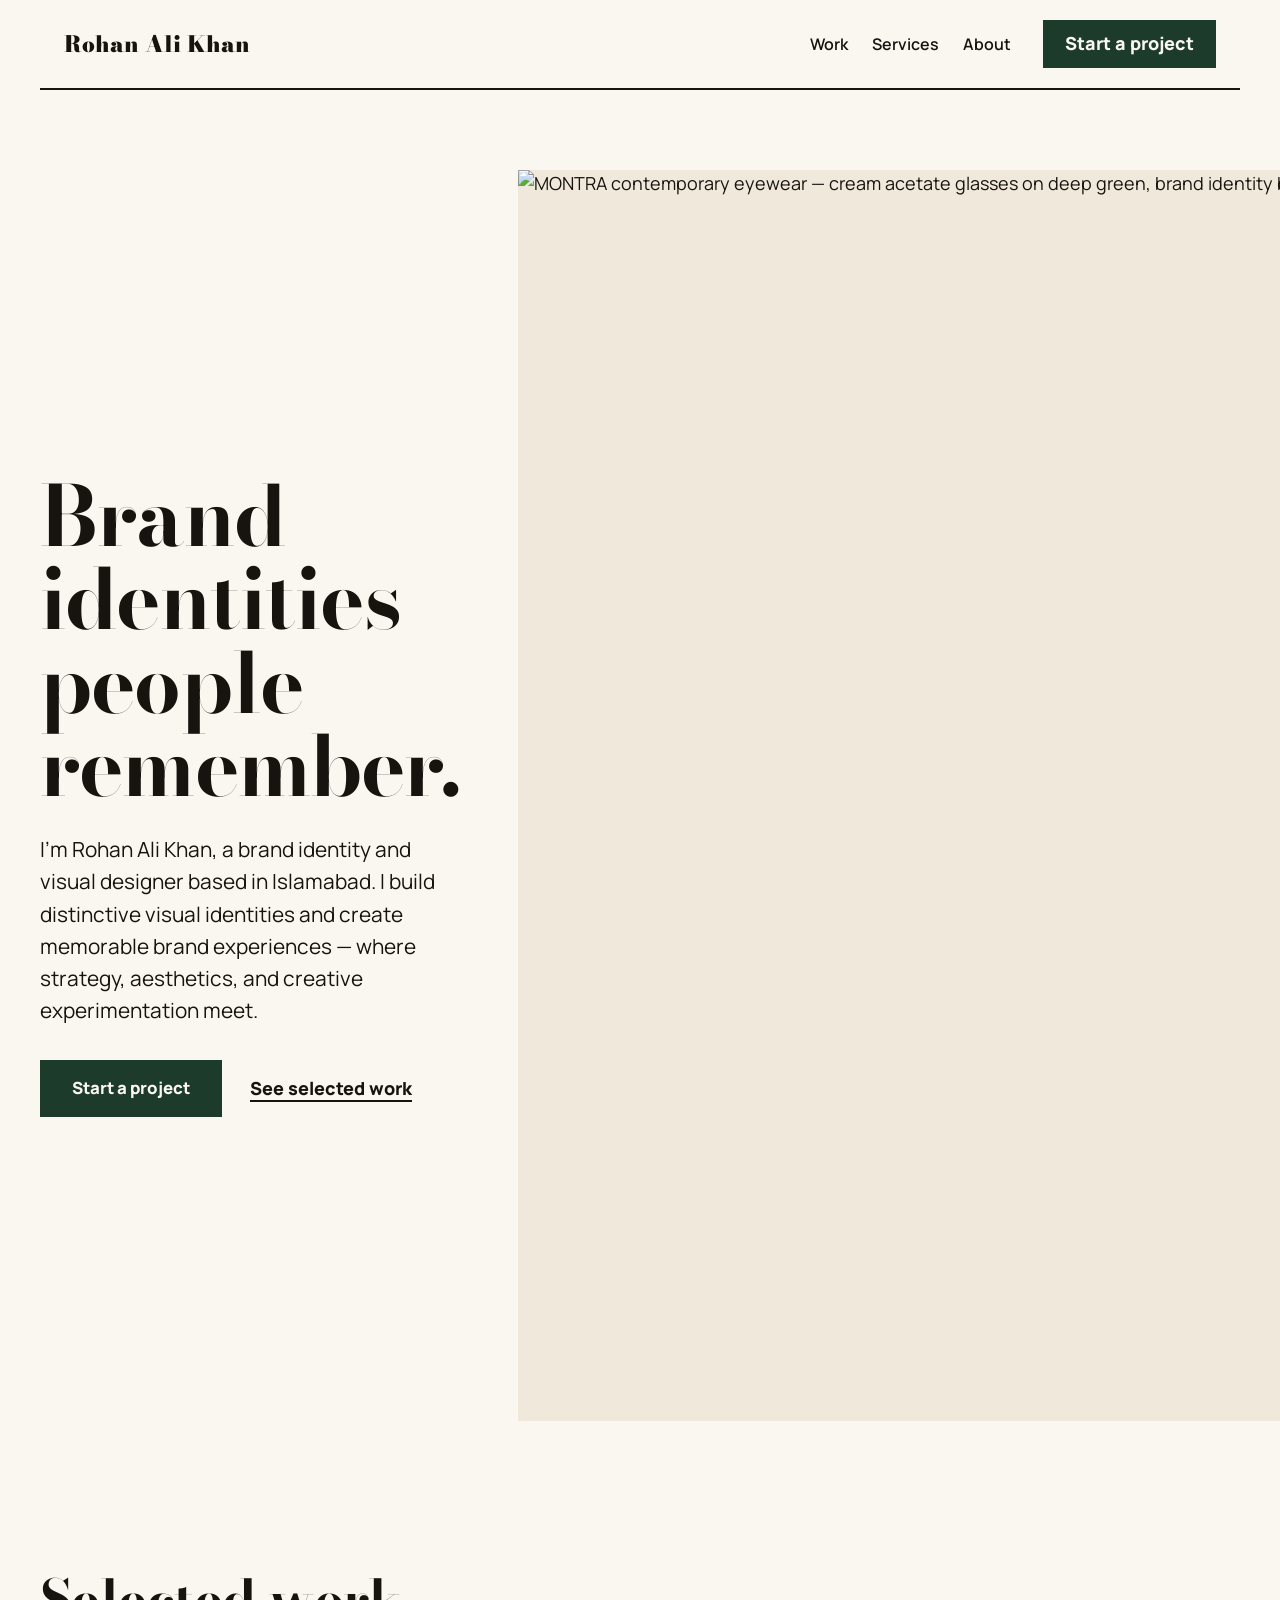
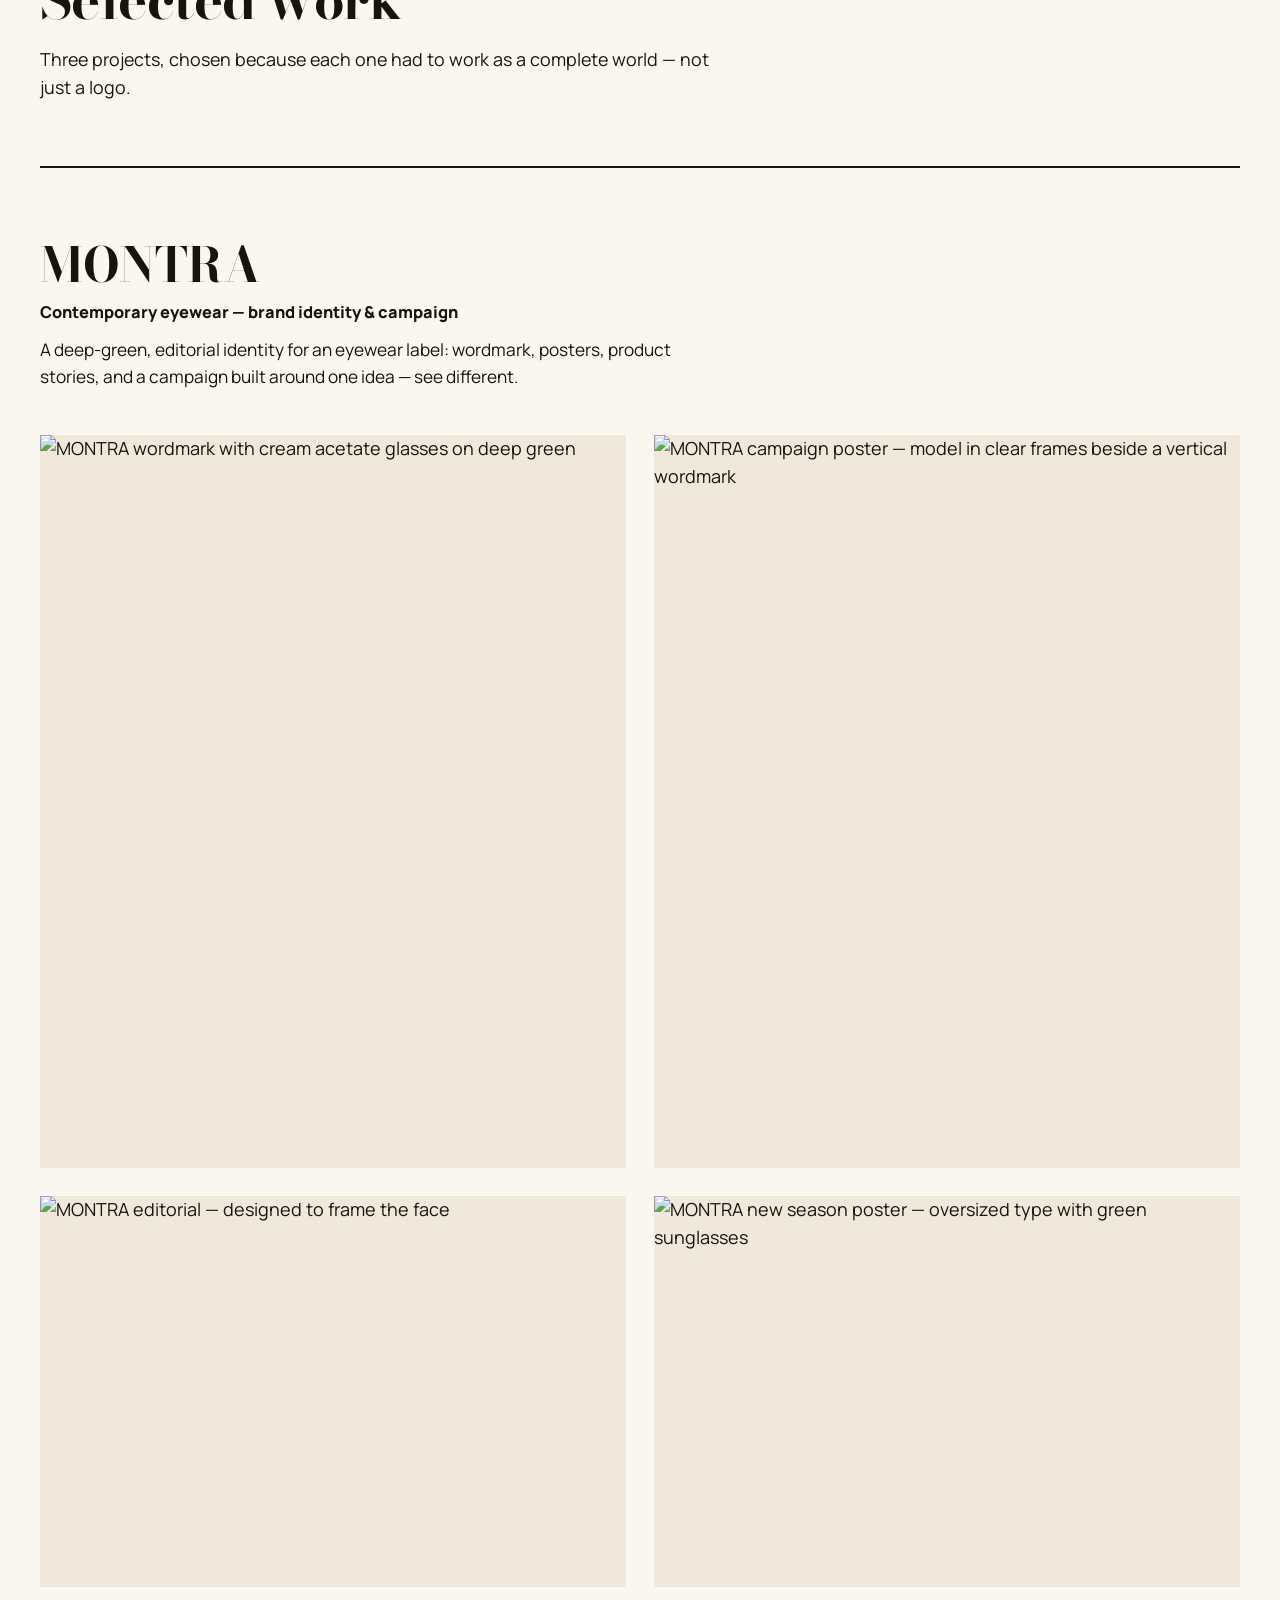
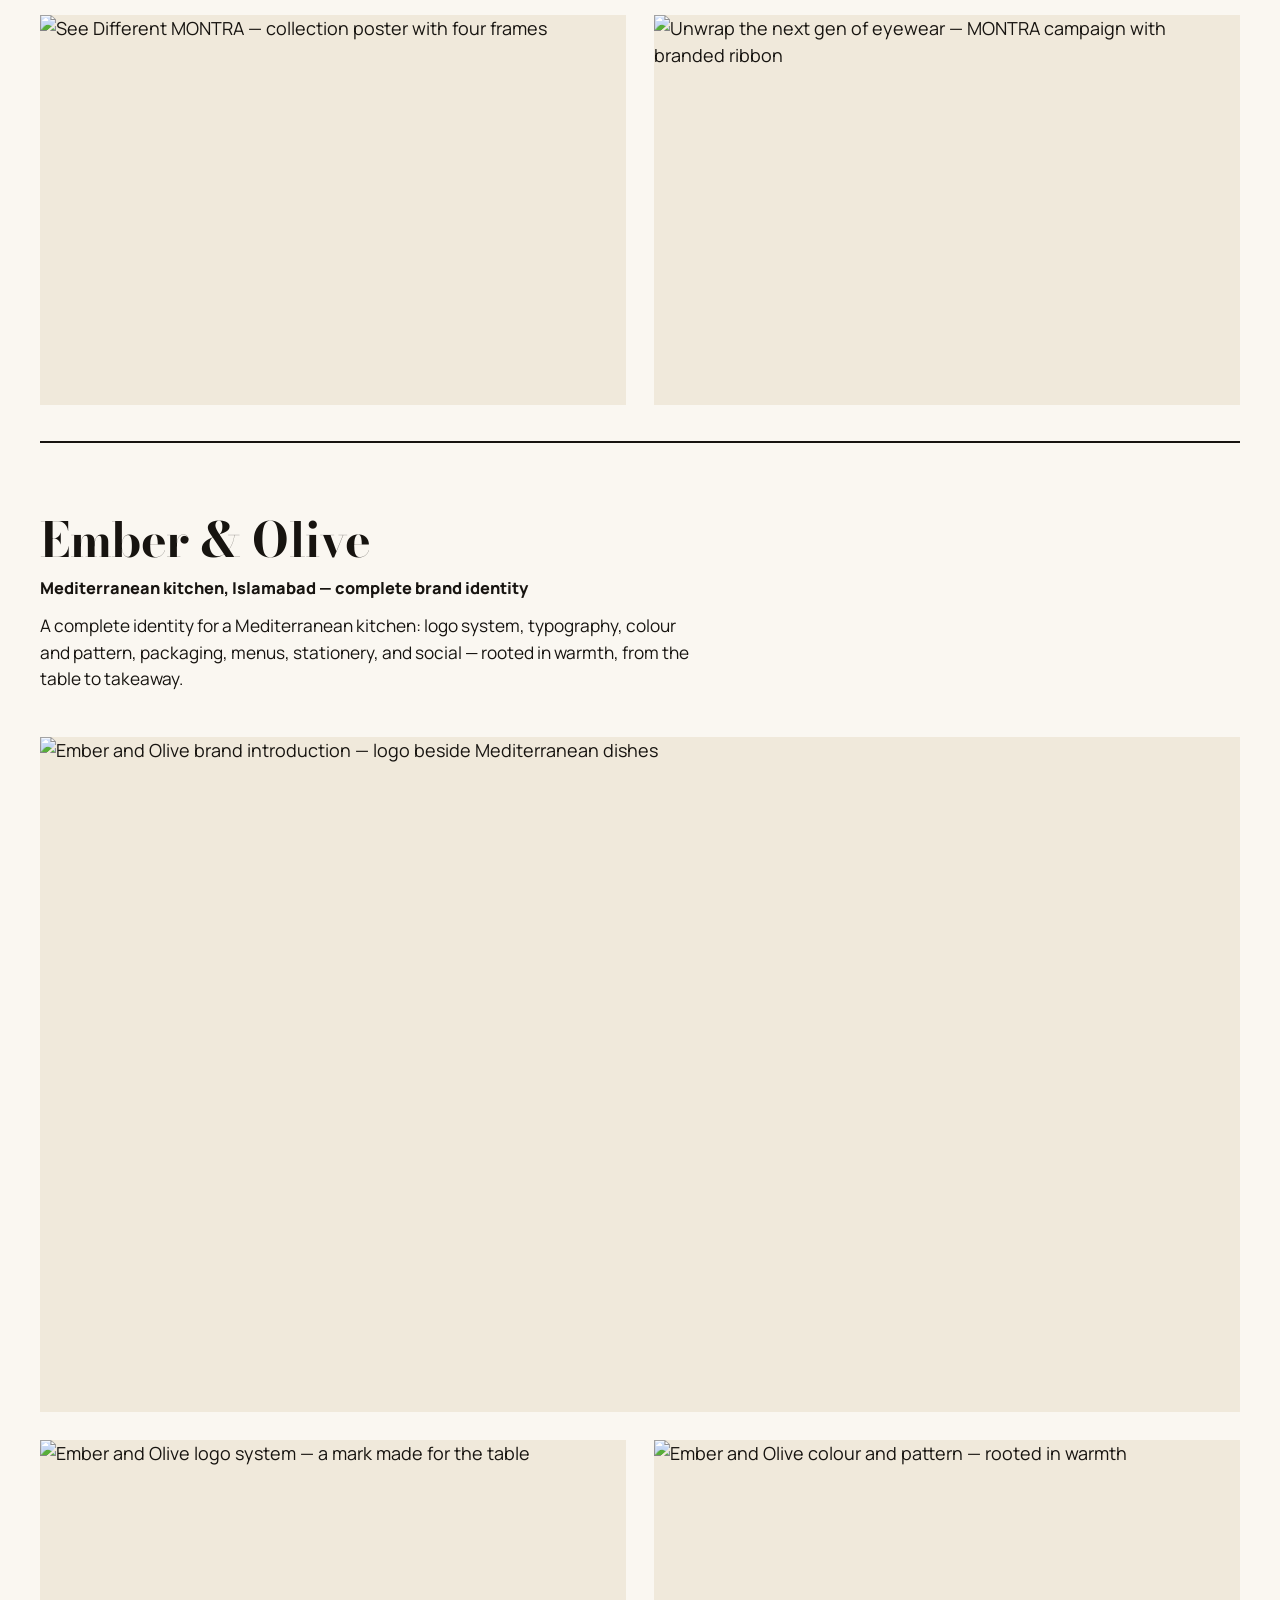
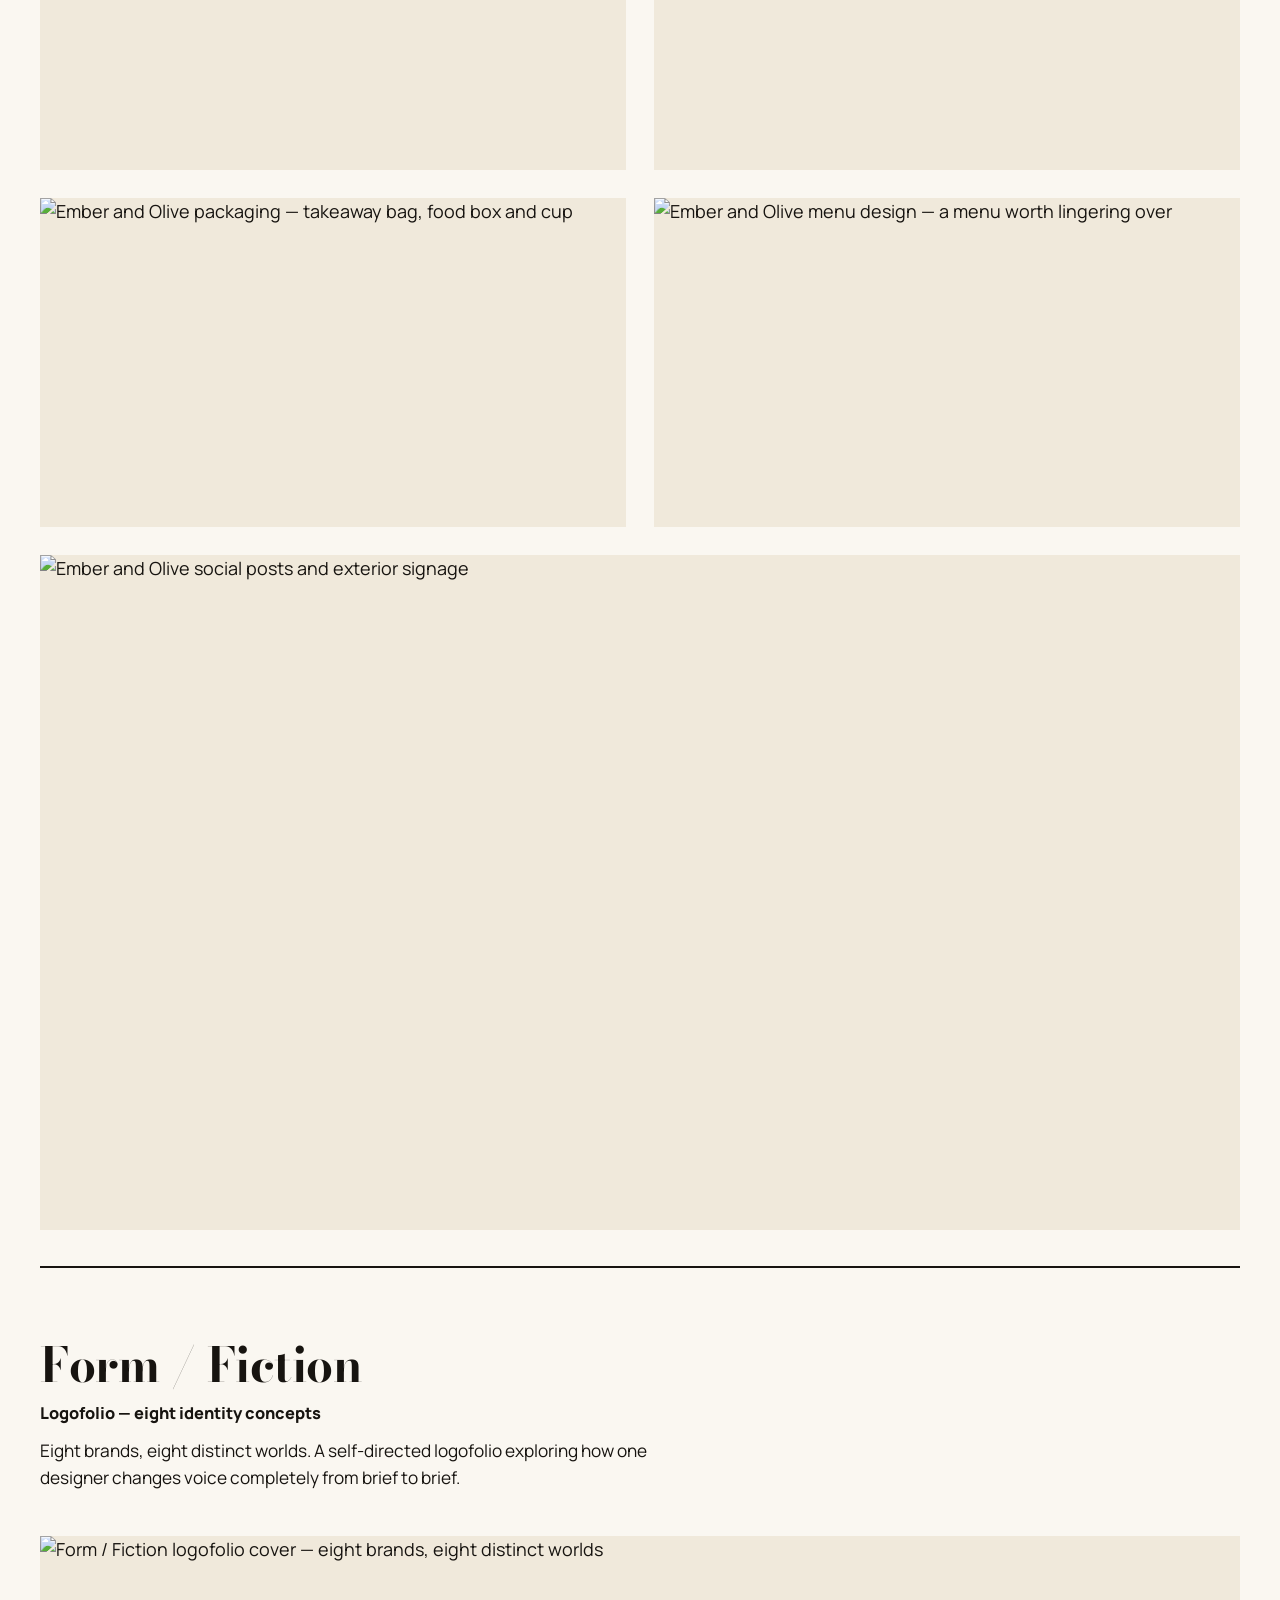
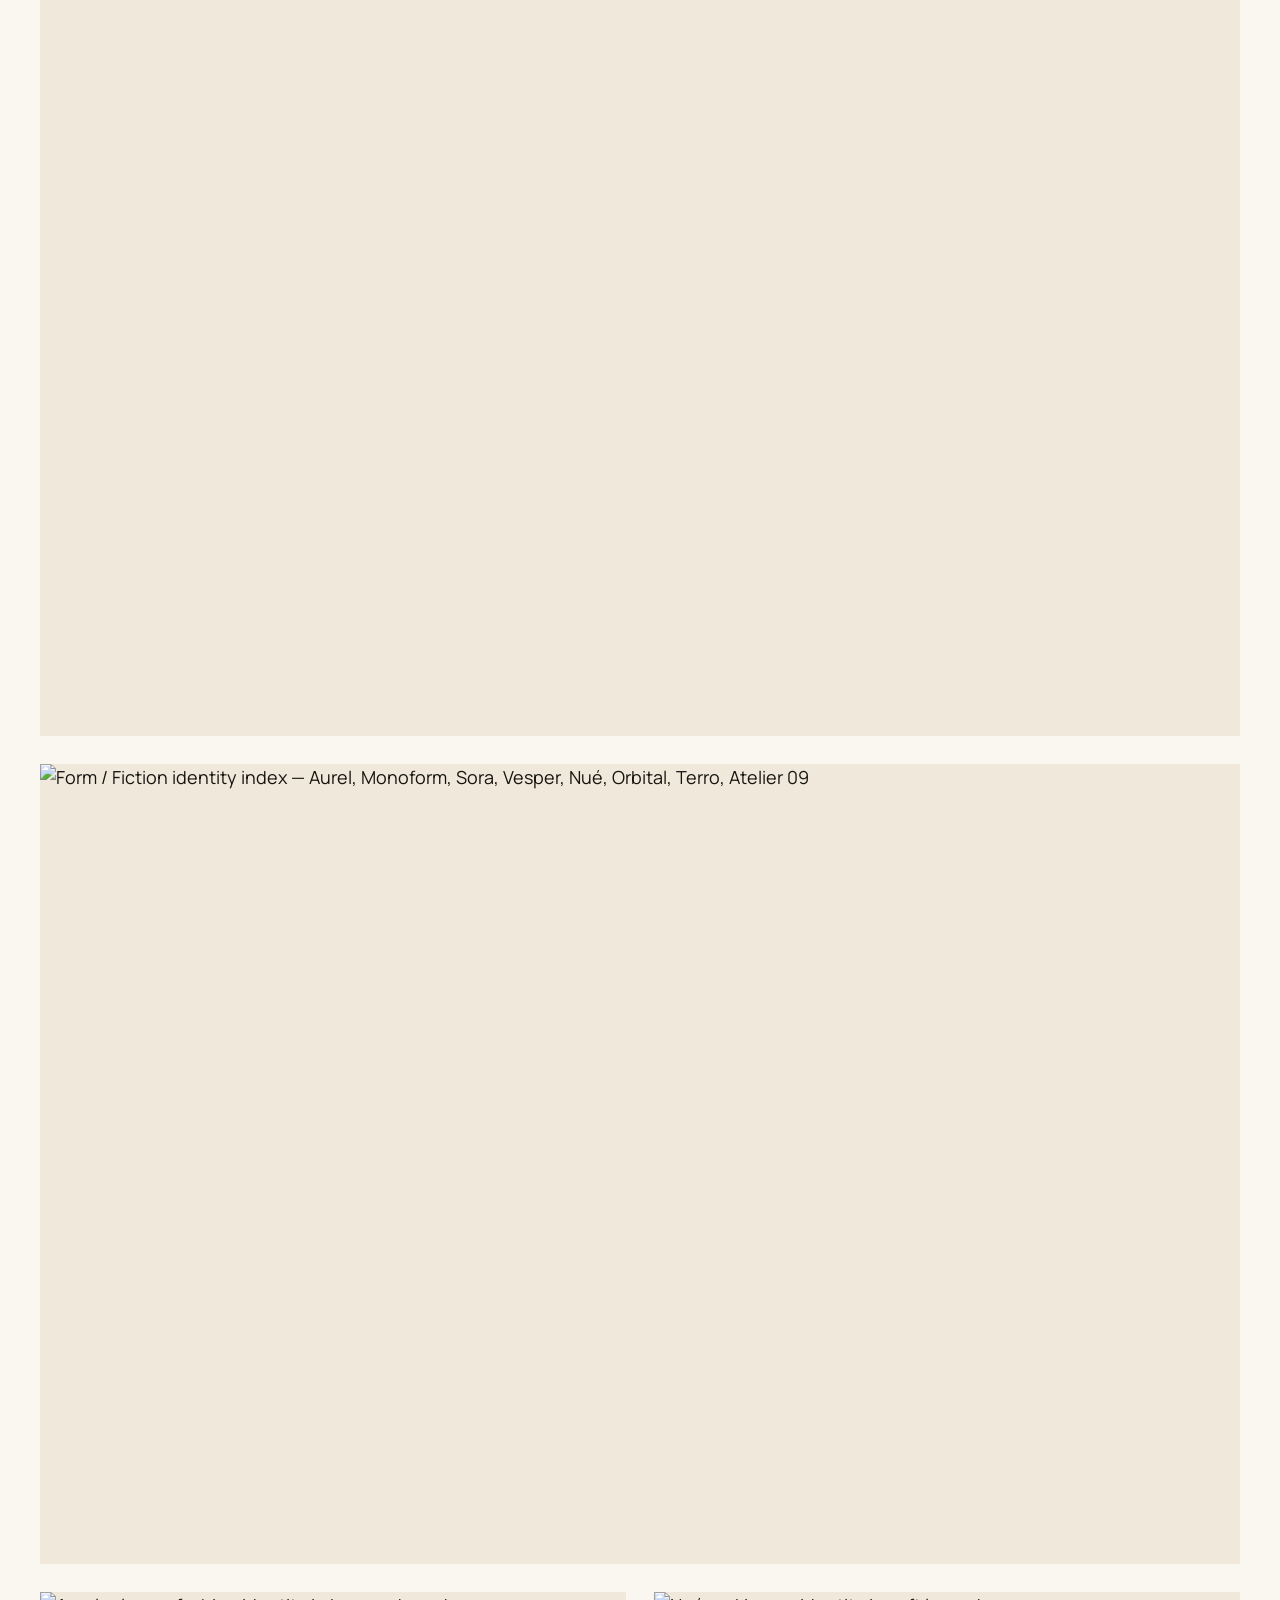
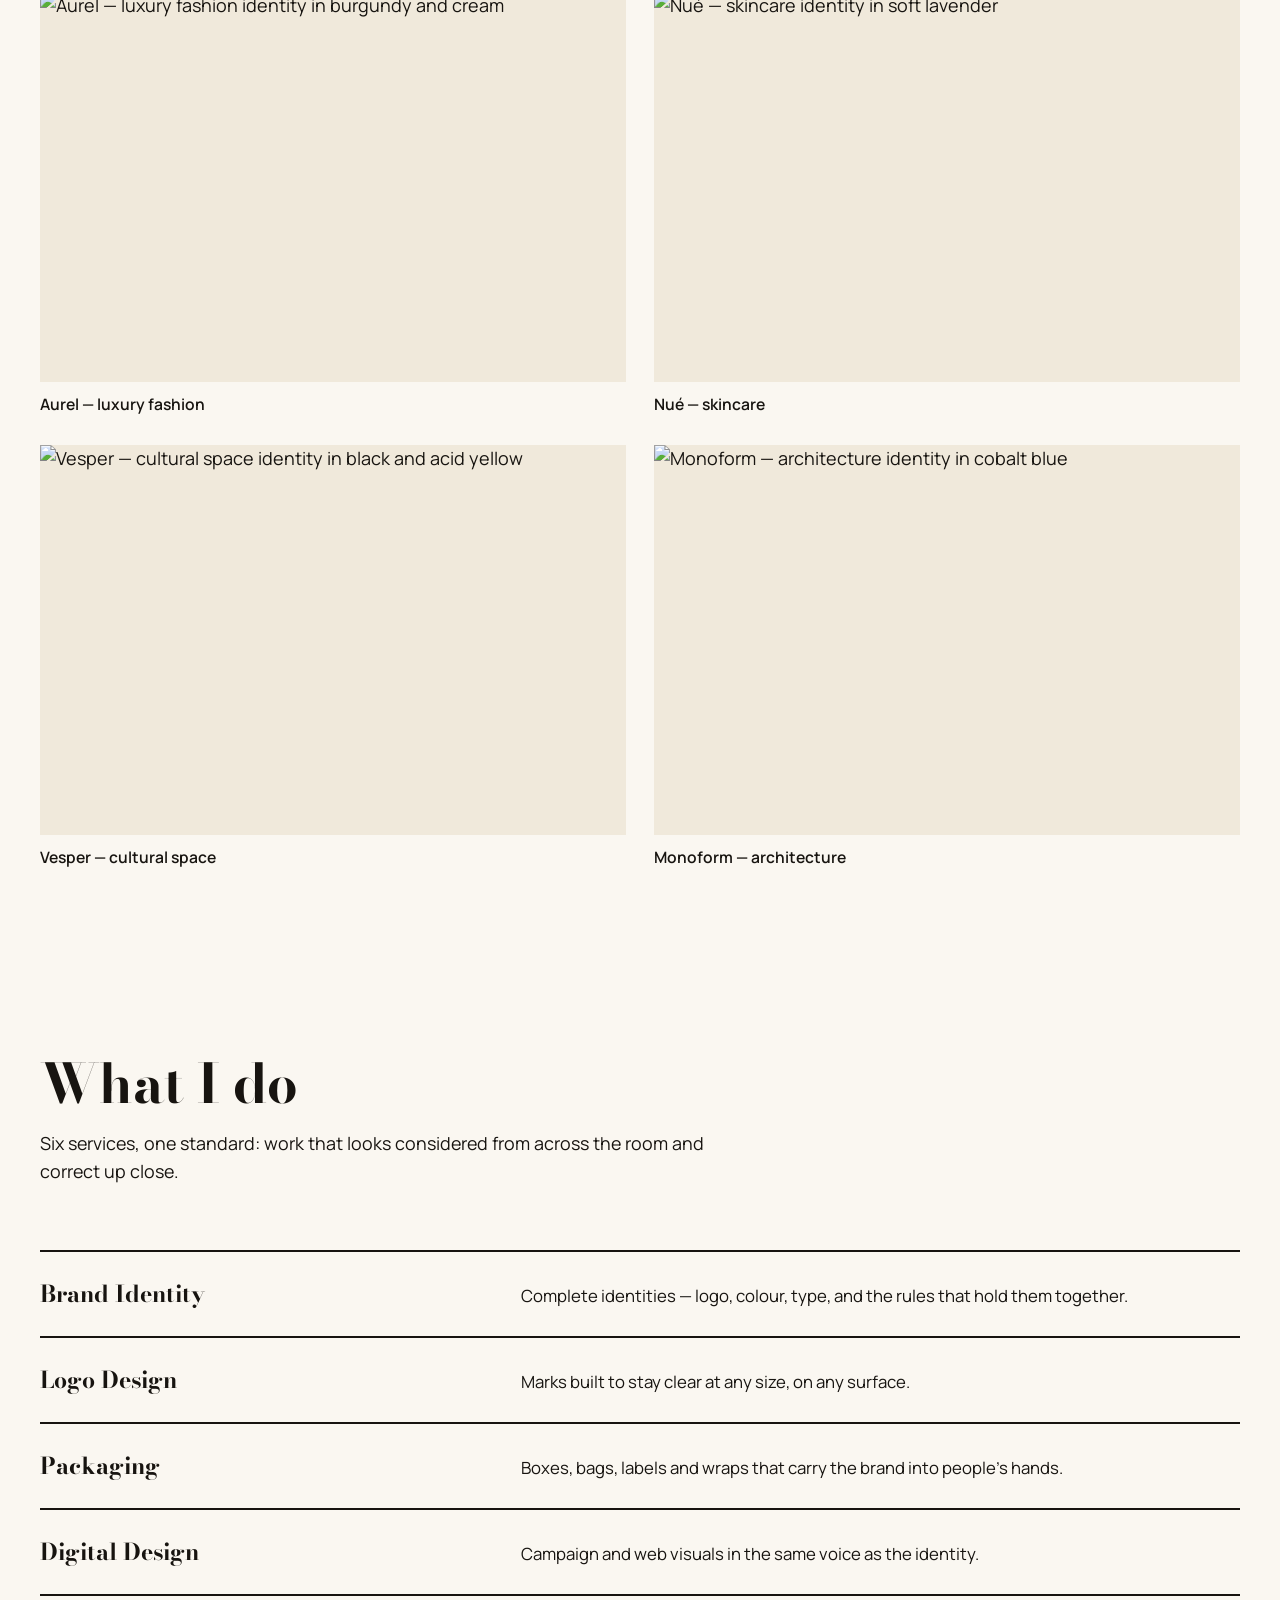
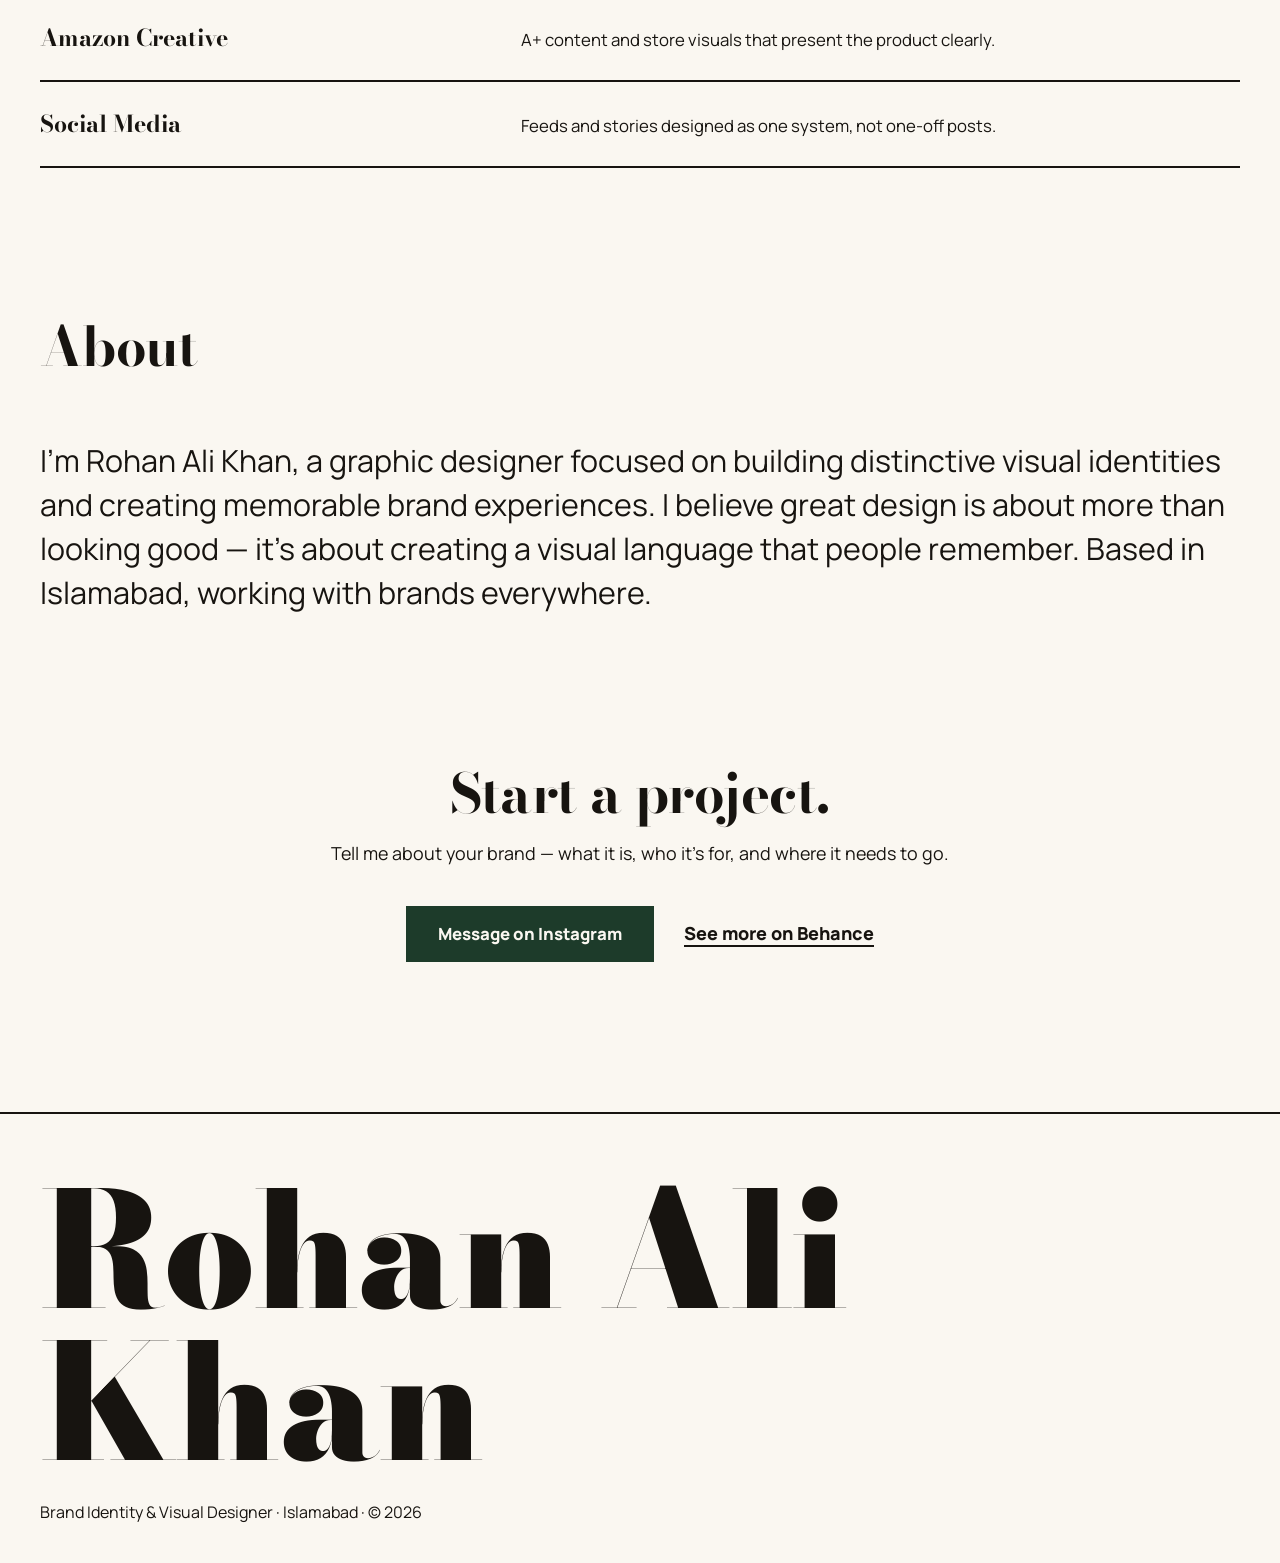
==== index.html @ 91a1cf84 "Rohan Ali Khan portfolio — initial site" ====
<!DOCTYPE html>
<html lang="en">
<head>
<meta charset="UTF-8">
<meta name="viewport" content="width=device-width, initial-scale=1.0">
<title>Rohan Ali Khan — Brand Identity &amp; Visual Designer</title>
<meta name="description" content="Rohan Ali Khan is a brand identity and visual designer in Islamabad. Brand identity, logo design, packaging and campaign visuals for brands people remember.">
<meta property="og:title" content="Rohan Ali Khan — Brand Identity & Visual Designer">
<meta property="og:description" content="Brand identities people remember. Selected work: MONTRA eyewear, Ember & Olive, Form / Fiction logofolio.">
<meta property="og:type" content="website">
<link rel="preconnect" href="https://fonts.googleapis.com">
<link rel="preconnect" href="https://fonts.gstatic.com" crossorigin>
<link href="https://fonts.googleapis.com/css2?family=Bodoni+Moda:opsz,wght@6..96,500;6..96,700;6..96,900&family=Manrope:wght@400;600;800&display=swap" rel="stylesheet">
<link rel="stylesheet" href="assets/css/style.css">
</head>
<body>
<a class="skip" href="#work">Skip to work</a>

<header class="nav">
  <a class="wordmark" href="#top">Rohan Ali Khan</a>
  <nav aria-label="Sections">
    <a href="#work">Work</a>
    <a href="#services">Services</a>
    <a href="#about">About</a>
  </nav>
  <a class="nav-cta" href="#contact">Start a project</a>
</header>

<main id="top">
  <section class="hero">
    <div class="hero-inner">
      <div class="hero-copy">
        <h1>Brand identities people remember.</h1>
        <p class="lede">I&rsquo;m Rohan Ali Khan, a brand identity and visual designer based in Islamabad. I build distinctive visual identities and create memorable brand experiences &mdash; where strategy, aesthetics, and creative experimentation meet.</p>
        <div class="hero-actions">
          <a class="btn" href="#contact">Start a project</a>
          <a class="text-link" href="#work">See selected work</a>
        </div>
      </div>
      <figure class="hero-image">
        <img src="assets/img/montra-hero.jpg" alt="MONTRA contemporary eyewear — cream acetate glasses on deep green, brand identity by Rohan Ali Khan" width="1000" height="1251" fetchpriority="high">
      </figure>
    </div>
  </section>

  <section class="work" id="work">
    <div class="section-head">
      <h2>Selected work</h2>
      <p>Three projects, chosen because each one had to work as a complete world &mdash; not just a logo.</p>
    </div>

    <article class="project">
      <header class="project-head">
        <h3>MONTRA</h3>
        <p class="scope">Contemporary eyewear &mdash; brand identity &amp; campaign</p>
        <p class="project-line">A deep-green, editorial identity for an eyewear label: wordmark, posters, product stories, and a campaign built around one idea &mdash; see different.</p>
      </header>
      <div class="row row-portraits">
        <img src="assets/img/montra-hero.jpg" alt="MONTRA wordmark with cream acetate glasses on deep green" width="1000" height="1251" loading="lazy" decoding="async">
        <img src="assets/img/montra-poster.jpg" alt="MONTRA campaign poster — model in clear frames beside a vertical wordmark" width="1100" height="1376" loading="lazy" decoding="async">
      </div>
      <div class="row">
        <img src="assets/img/montra-editorial.jpg" alt="MONTRA editorial — designed to frame the face" width="1536" height="1024" loading="lazy" decoding="async">
        <img src="assets/img/montra-look.jpg" alt="MONTRA new season poster — oversized type with green sunglasses" width="1536" height="1024" loading="lazy" decoding="async">
      </div>
      <div class="row">
        <img src="assets/img/montra-see-different.jpg" alt="See Different MONTRA — collection poster with four frames" width="1536" height="1024" loading="lazy" decoding="async">
        <img src="assets/img/montra-unwrap.jpg" alt="Unwrap the next gen of eyewear — MONTRA campaign with branded ribbon" width="1536" height="1024" loading="lazy" decoding="async">
      </div>
    </article>

    <article class="project">
      <header class="project-head">
        <h3>Ember &amp; Olive</h3>
        <p class="scope">Mediterranean kitchen, Islamabad &mdash; complete brand identity</p>
        <p class="project-line">A complete identity for a Mediterranean kitchen: logo system, typography, colour and pattern, packaging, menus, stationery, and social &mdash; rooted in warmth, from the table to takeaway.</p>
      </header>
      <div class="row row-full">
        <img src="assets/img/ember-intro.jpg" alt="Ember and Olive brand introduction — logo beside Mediterranean dishes" width="1600" height="900" loading="lazy" decoding="async">
      </div>
      <div class="row">
        <img src="assets/img/ember-logo.jpg" alt="Ember and Olive logo system — a mark made for the table" width="1600" height="900" loading="lazy" decoding="async">
        <img src="assets/img/ember-colour.jpg" alt="Ember and Olive colour and pattern — rooted in warmth" width="1600" height="900" loading="lazy" decoding="async">
      </div>
      <div class="row">
        <img src="assets/img/ember-packaging.jpg" alt="Ember and Olive packaging — takeaway bag, food box and cup" width="1600" height="900" loading="lazy" decoding="async">
        <img src="assets/img/ember-menu.jpg" alt="Ember and Olive menu design — a menu worth lingering over" width="1600" height="900" loading="lazy" decoding="async">
      </div>
      <div class="row row-full">
        <img src="assets/img/ember-social.jpg" alt="Ember and Olive social posts and exterior signage" width="1600" height="900" loading="lazy" decoding="async">
      </div>
    </article>

    <article class="project">
      <header class="project-head">
        <h3>Form / Fiction</h3>
        <p class="scope">Logofolio &mdash; eight identity concepts</p>
        <p class="project-line">Eight brands, eight distinct worlds. A self-directed logofolio exploring how one designer changes voice completely from brief to brief.</p>
      </header>
      <div class="row row-full">
        <img src="assets/img/form-cover.jpg" alt="Form / Fiction logofolio cover — eight brands, eight distinct worlds" width="1536" height="1024" loading="lazy" decoding="async">
      </div>
      <div class="row row-full">
        <img src="assets/img/form-index.jpg" alt="Form / Fiction identity index — Aurel, Monoform, Sora, Vesper, Nué, Orbital, Terro, Atelier 09" width="1536" height="1024" loading="lazy" decoding="async">
      </div>
      <div class="row">
        <figure>
          <img src="assets/img/form-aurel.jpg" alt="Aurel — luxury fashion identity in burgundy and cream" width="1400" height="933" loading="lazy" decoding="async">
          <figcaption>Aurel &mdash; luxury fashion</figcaption>
        </figure>
        <figure>
          <img src="assets/img/form-nue.jpg" alt="Nué — skincare identity in soft lavender" width="1400" height="933" loading="lazy" decoding="async">
          <figcaption>Nu&eacute; &mdash; skincare</figcaption>
        </figure>
      </div>
      <div class="row">
        <figure>
          <img src="assets/img/form-vesper.jpg" alt="Vesper — cultural space identity in black and acid yellow" width="1400" height="933" loading="lazy" decoding="async">
          <figcaption>Vesper &mdash; cultural space</figcaption>
        </figure>
        <figure>
          <img src="assets/img/form-monoform.jpg" alt="Monoform — architecture identity in cobalt blue" width="1400" height="933" loading="lazy" decoding="async">
          <figcaption>Monoform &mdash; architecture</figcaption>
        </figure>
      </div>
    </article>
  </section>

  <section class="services" id="services">
    <div class="section-head">
      <h2>What I do</h2>
      <p>Six services, one standard: work that looks considered from across the room and correct up close.</p>
    </div>
    <dl class="service-list">
      <div class="service-row"><dt>Brand Identity</dt><dd>Complete identities &mdash; logo, colour, type, and the rules that hold them together.</dd></div>
      <div class="service-row"><dt>Logo Design</dt><dd>Marks built to stay clear at any size, on any surface.</dd></div>
      <div class="service-row"><dt>Packaging</dt><dd>Boxes, bags, labels and wraps that carry the brand into people&rsquo;s hands.</dd></div>
      <div class="service-row"><dt>Digital Design</dt><dd>Campaign and web visuals in the same voice as the identity.</dd></div>
      <div class="service-row"><dt>Amazon Creative</dt><dd>A+ content and store visuals that present the product clearly.</dd></div>
      <div class="service-row"><dt>Social Media</dt><dd>Feeds and stories designed as one system, not one-off posts.</dd></div>
    </dl>
  </section>

  <section class="about" id="about">
    <div class="section-head">
      <h2>About</h2>
    </div>
    <p class="about-copy">I&rsquo;m Rohan Ali Khan, a graphic designer focused on building distinctive visual identities and creating memorable brand experiences. I believe great design is about more than looking good &mdash; it&rsquo;s about creating a visual language that people remember. Based in Islamabad, working with brands everywhere.</p>
  </section>

  <section class="contact" id="contact">
    <h2>Start a project.</h2>
    <p>Tell me about your brand &mdash; what it is, who it&rsquo;s for, and where it needs to go.</p>
    <div class="contact-actions">
      <a class="btn" href="https://www.instagram.com/rohaan_alie/" target="_blank" rel="noopener">Message on Instagram</a>
      <a class="text-link" href="https://www.behance.net/rohanalikhan2" target="_blank" rel="noopener">See more on Behance</a>
    </div>
  </section>
</main>

<footer class="footer">
  <p class="footer-name">Rohan Ali Khan</p>
  <p class="footer-small">Brand Identity &amp; Visual Designer &middot; Islamabad &middot; &copy; 2026</p>
</footer>
</body>
</html>
---- assets/css/style.css ----
/* Rohan Ali Khan — quiet gallery. Ivory ground, near-black ink, one deep green from his own work.
   Type: Bodoni Moda (his headline face) + Manrope (his text face). Square corners throughout. */
:root {
  --paper: #faf7f1;
  --paper-deep: #f0e9db;
  --ink: #171410;
  --accent: #1d3b2a;
  --measure: 1200px;
  --margin: 24px;
  --ease-out: cubic-bezier(0.23, 1, 0.32, 1);
}
* { box-sizing: border-box; margin: 0; padding: 0; }
html { scroll-behavior: smooth; }
body {
  background: var(--paper);
  color: var(--ink);
  font-family: "Manrope", Helvetica, sans-serif;
  font-size: 18px;
  line-height: 1.55;
  -webkit-font-smoothing: antialiased;
  overflow-x: hidden;
}
img { display: block; max-width: 100%; height: auto; background: var(--paper-deep); }
figure { margin: 0; }
a { color: inherit; }
::selection { background: var(--accent); color: var(--paper); }

.skip {
  position: absolute; left: -999px; top: 0;
  background: var(--ink); color: var(--paper);
  padding: 12px 20px; z-index: 100; text-decoration: none;
}
.skip:focus { left: 12px; top: 12px; }
:focus-visible { outline: 3px solid var(--accent); outline-offset: 3px; }

/* ---------- type ---------- */
h1, h2, h3 { font-family: "Bodoni Moda", Didot, serif; font-weight: 700; letter-spacing: -0.01em; text-wrap: balance; }
h1 { font-size: clamp(2.8rem, 6.5vw, 5.2rem); line-height: 1.0; }
h2 { font-size: clamp(2rem, 4.5vw, 3.4rem); line-height: 1.05; }
h3 { font-size: clamp(1.9rem, 4vw, 3rem); line-height: 1.05; }
.lede { font-size: clamp(1.08rem, 1.8vw, 1.3rem); line-height: 1.55; max-width: 34em; }
p { max-width: 38em; }

/* ---------- nav ---------- */
.nav {
  display: flex; align-items: center; gap: 32px;
  padding: 20px var(--margin);
  max-width: var(--measure); margin: 0 auto;
  border-bottom: 2px solid var(--ink);
}
.wordmark { font-family: "Bodoni Moda", Didot, serif; font-weight: 900; font-size: 1.4rem; text-decoration: none; }
.nav nav { display: flex; gap: 24px; margin-left: auto; }
.nav nav a { text-decoration: none; font-size: 1rem; font-weight: 600; }
.nav nav a:hover { text-decoration: underline; text-underline-offset: 4px; }
.nav-cta {
  background: var(--accent); color: var(--paper);
  text-decoration: none; font-weight: 800;
  padding: 10px 22px;
  transition: transform 120ms var(--ease-out);
}
.nav-cta:active { transform: scale(0.97); }

/* ---------- buttons / links ---------- */
.btn {
  display: inline-block;
  background: var(--accent); color: var(--paper);
  font-weight: 800; font-size: 1.05rem; text-decoration: none;
  padding: 15px 32px;
  transition: transform 120ms var(--ease-out);
}
.btn:active { transform: scale(0.97); }
.text-link { font-weight: 800; text-decoration: underline; text-underline-offset: 5px; text-decoration-thickness: 2px; }
.text-link:hover { background: var(--paper-deep); }

/* ---------- hero ---------- */
.hero { padding: 80px var(--margin) 0; }
.hero-inner {
  max-width: var(--measure); margin: 0 auto;
  display: grid; grid-template-columns: 1.35fr 1fr; gap: 56px; align-items: center;
}
.hero-copy h1 { margin-bottom: 26px; }
.hero-copy .lede { margin-bottom: 34px; }
.hero-actions { display: flex; align-items: center; gap: 28px; flex-wrap: wrap; }

/* the one orchestrated entrance */
@keyframes rise { from { opacity: 0; transform: translateY(16px); } to { opacity: 1; transform: none; } }
.hero-copy > *, .hero-image { animation: rise 280ms var(--ease-out) both; }
.hero-copy > *:nth-child(2) { animation-delay: 70ms; }
.hero-copy > *:nth-child(3) { animation-delay: 140ms; }
.hero-image { animation-delay: 100ms; }

/* ---------- sections ---------- */
section { padding: 150px var(--margin) 0; }
section > .section-head, section > .project, section > .service-list, section > .about-copy { max-width: var(--measure); margin-left: auto; margin-right: auto; }
.section-head { margin-bottom: 64px; }
.section-head h2 { margin-bottom: 18px; }
.section-head p { font-size: 1.12rem; }

/* ---------- projects ---------- */
.project { padding: 72px 0 8px; border-top: 2px solid var(--ink); }
.project-head { margin-bottom: 44px; max-width: 720px; }
.project-head h3 { margin-bottom: 10px; }
.scope { font-weight: 800; font-size: 1.02rem; margin-bottom: 12px; }
.project-line { font-size: 1.08rem; }
.row { display: grid; grid-template-columns: 1fr 1fr; gap: 28px; margin-bottom: 28px; }
.row-full { grid-template-columns: 1fr; }
.row-portraits { grid-template-columns: 1fr 1fr; }
.row img { width: 100%; }
figcaption { font-size: 0.98rem; font-weight: 600; padding-top: 10px; }

/* ---------- services ---------- */
.service-list { border-top: 2px solid var(--ink); }
.service-row {
  display: grid; grid-template-columns: 1fr 1.6fr; gap: 6px 32px;
  padding: 24px 0; border-bottom: 2px solid var(--ink); align-items: baseline;
}
.service-row dt { font-family: "Bodoni Moda", Didot, serif; font-weight: 700; font-size: 1.45rem; }
.service-row dd { font-size: 1.05rem; }

/* ---------- about ---------- */
.about-copy { font-size: clamp(1.3rem, 2.6vw, 1.9rem); line-height: 1.45; max-width: 30em; }

/* ---------- contact ---------- */
.contact { text-align: center; padding-bottom: 150px; }
.contact h2 { margin-bottom: 18px; }
.contact p { margin: 0 auto 38px; font-size: 1.12rem; }
.contact-actions { display: flex; align-items: center; justify-content: center; gap: 30px; flex-wrap: wrap; }

/* ---------- footer ---------- */
.footer { border-top: 2px solid var(--ink); padding: 60px var(--margin) 38px; }
.footer-name {
  font-family: "Bodoni Moda", Didot, serif; font-weight: 900;
  letter-spacing: -0.01em; line-height: 0.95;
  font-size: clamp(3rem, 12.5vw, 10.5rem);
  max-width: var(--measure); margin: 0 auto 22px;
}
.footer-small { max-width: var(--measure); margin: 0 auto; font-size: 1rem; }

/* ---------- responsive ---------- */
@media (max-width: 860px) {
  .hero-inner { grid-template-columns: 1fr; gap: 40px; }
  .hero-image { max-width: 440px; }
  .nav nav { display: none; }
  .row { grid-template-columns: 1fr; }
  .service-row { grid-template-columns: 1fr; }
  section { padding-top: 104px; }
}
@media (prefers-reduced-motion: reduce) {
  html { scroll-behavior: auto; }
  .hero-copy > *, .hero-image { animation: none; }
}
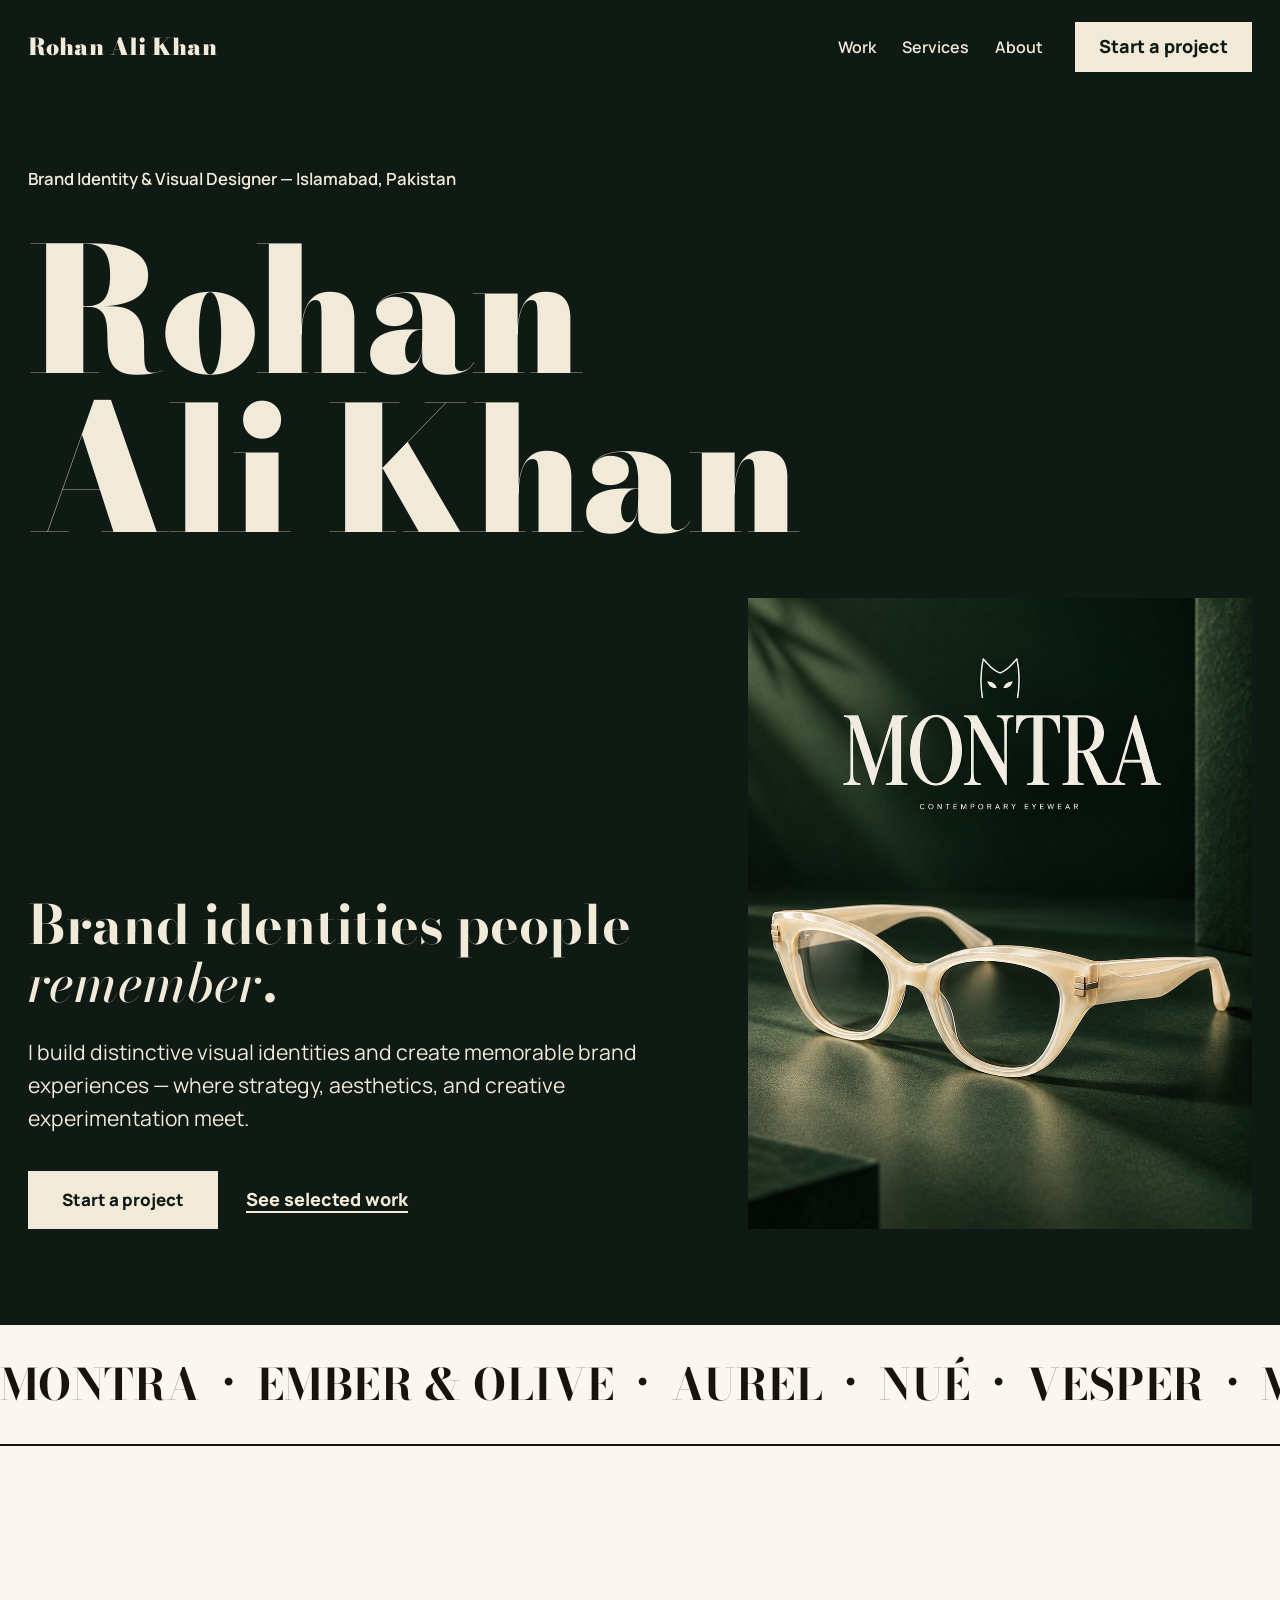
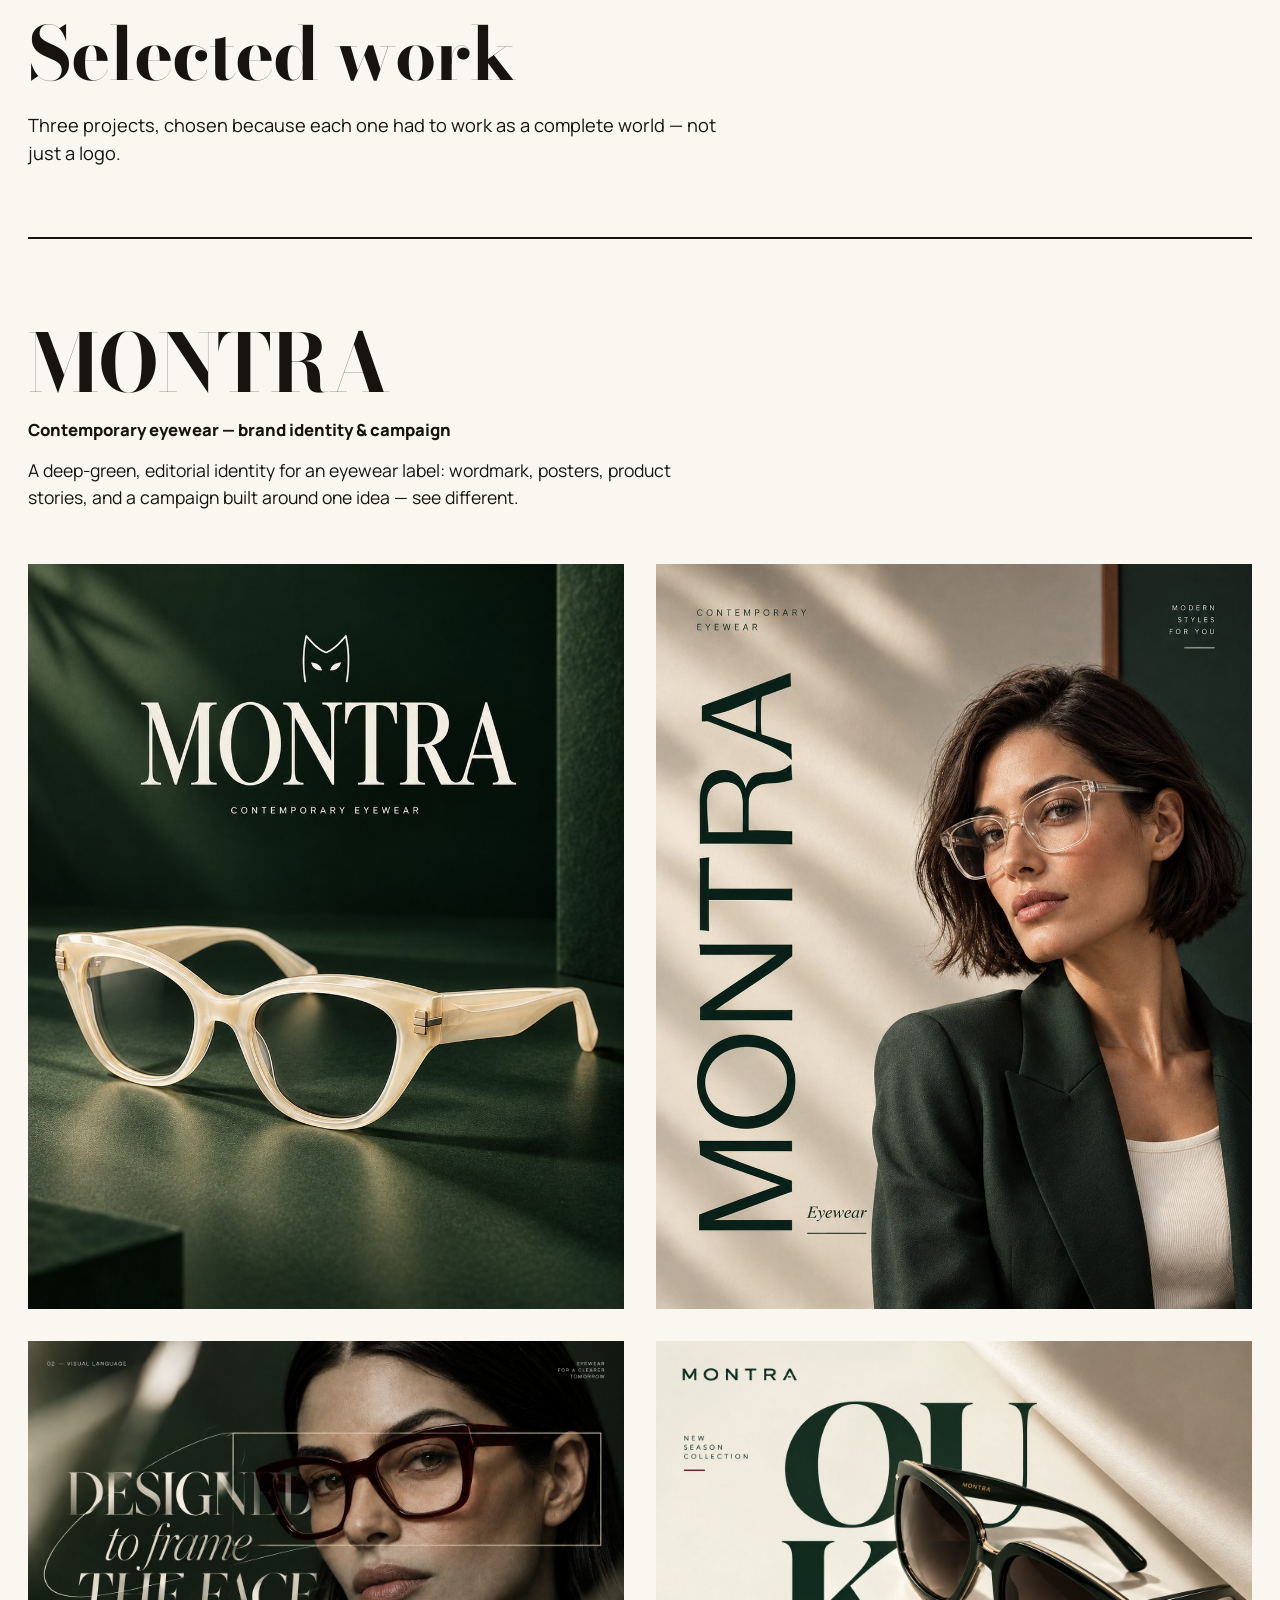
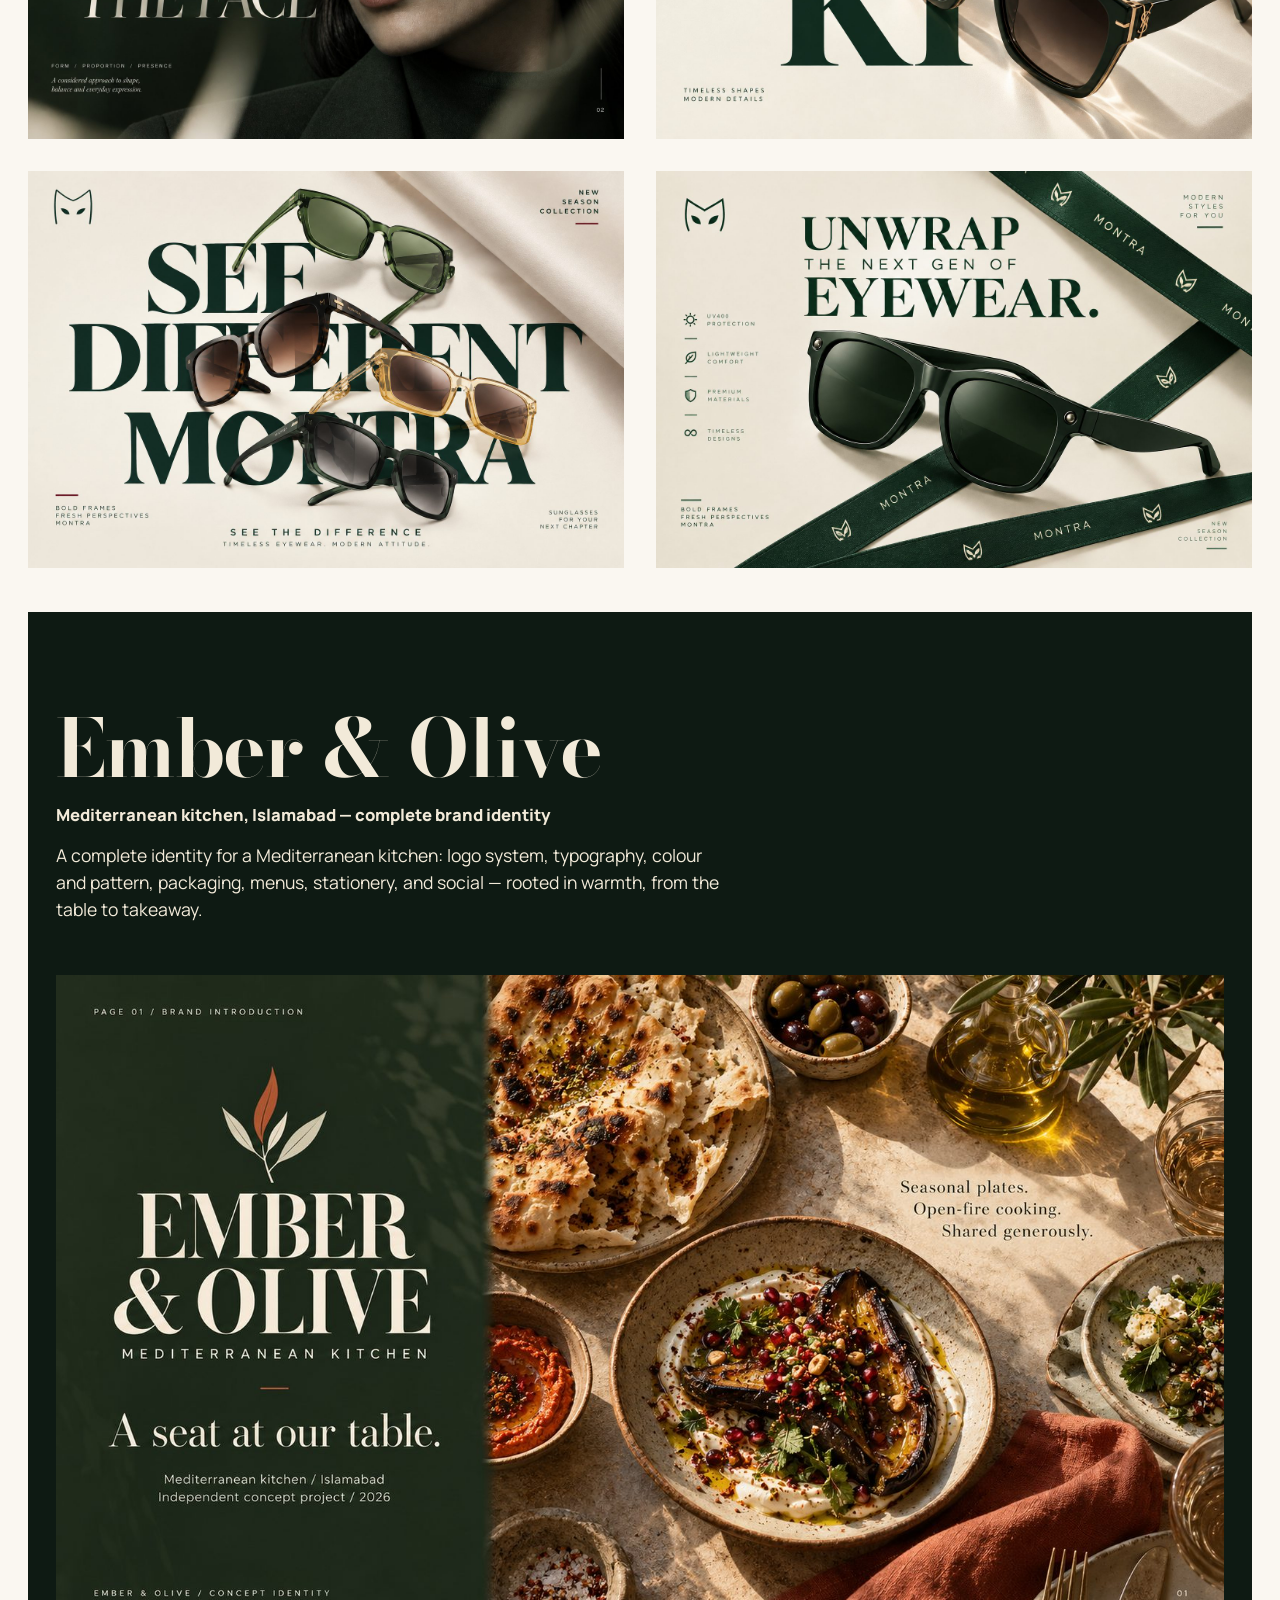
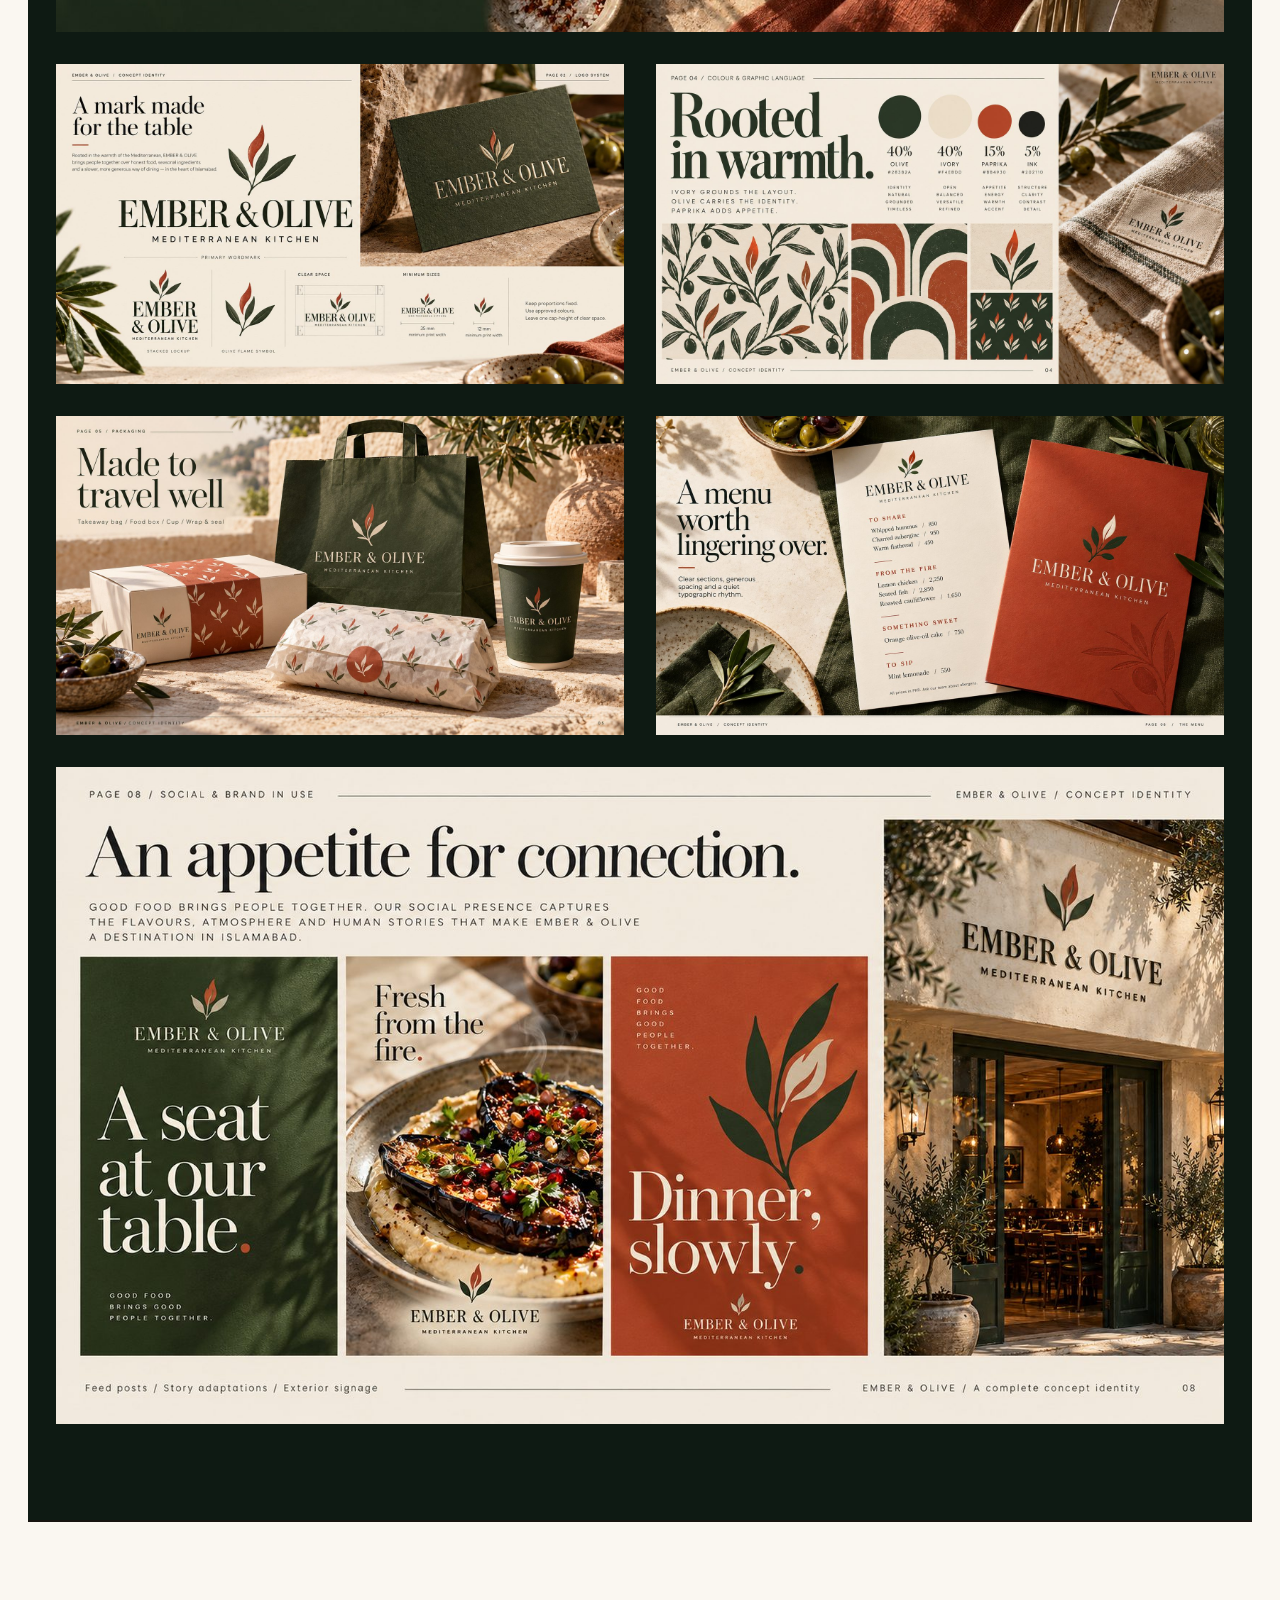
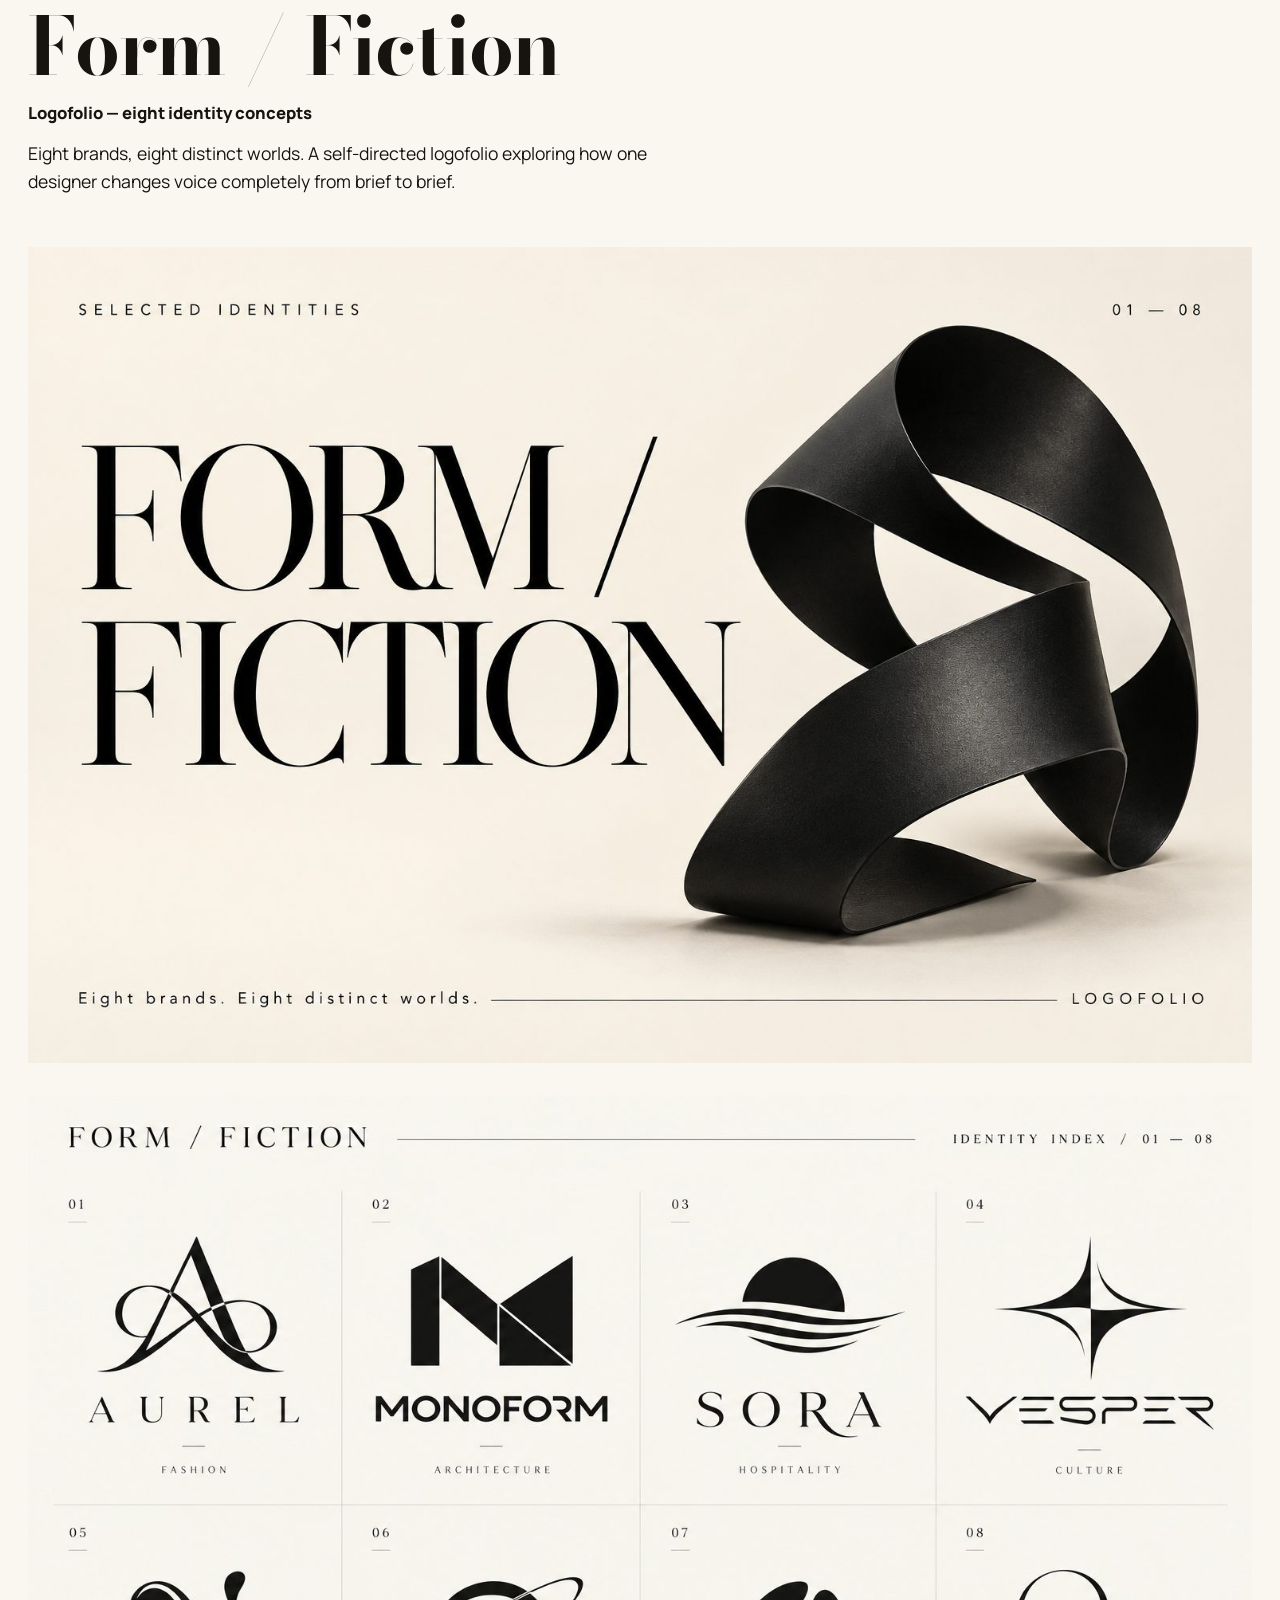
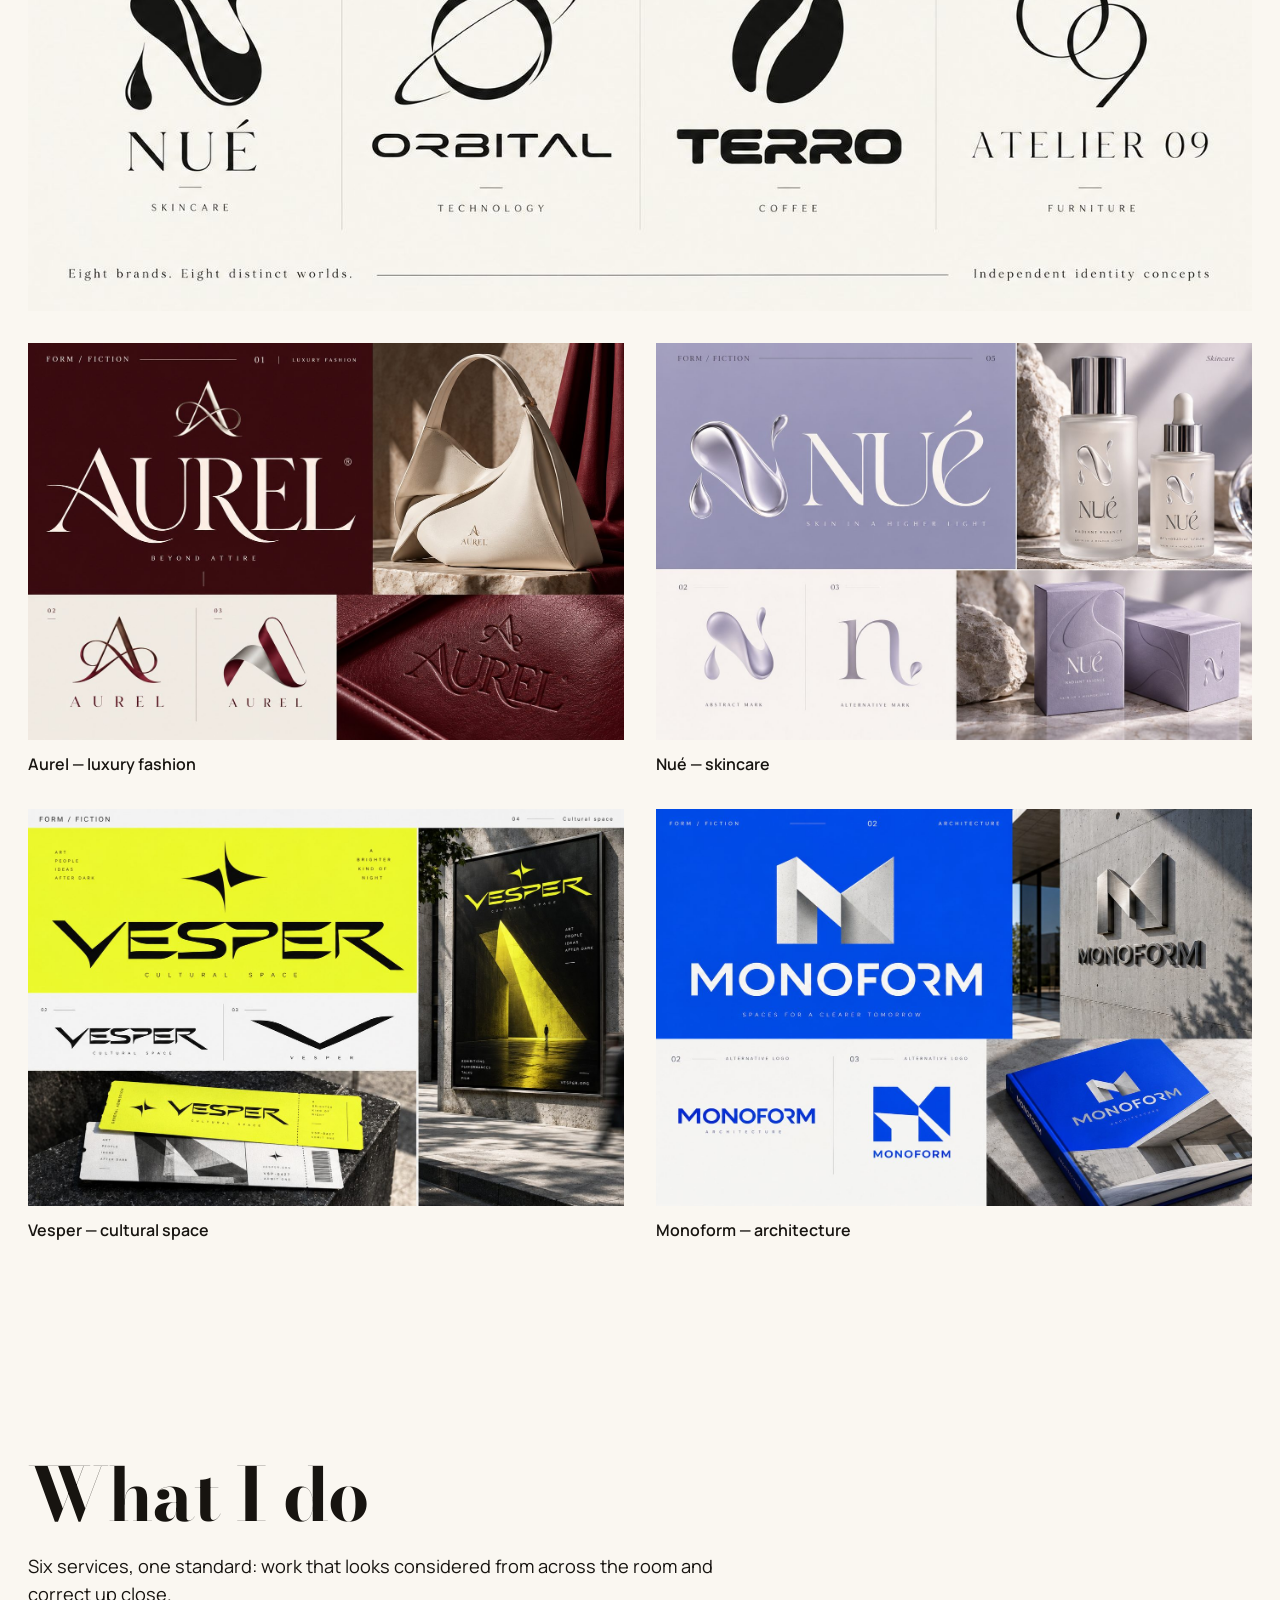
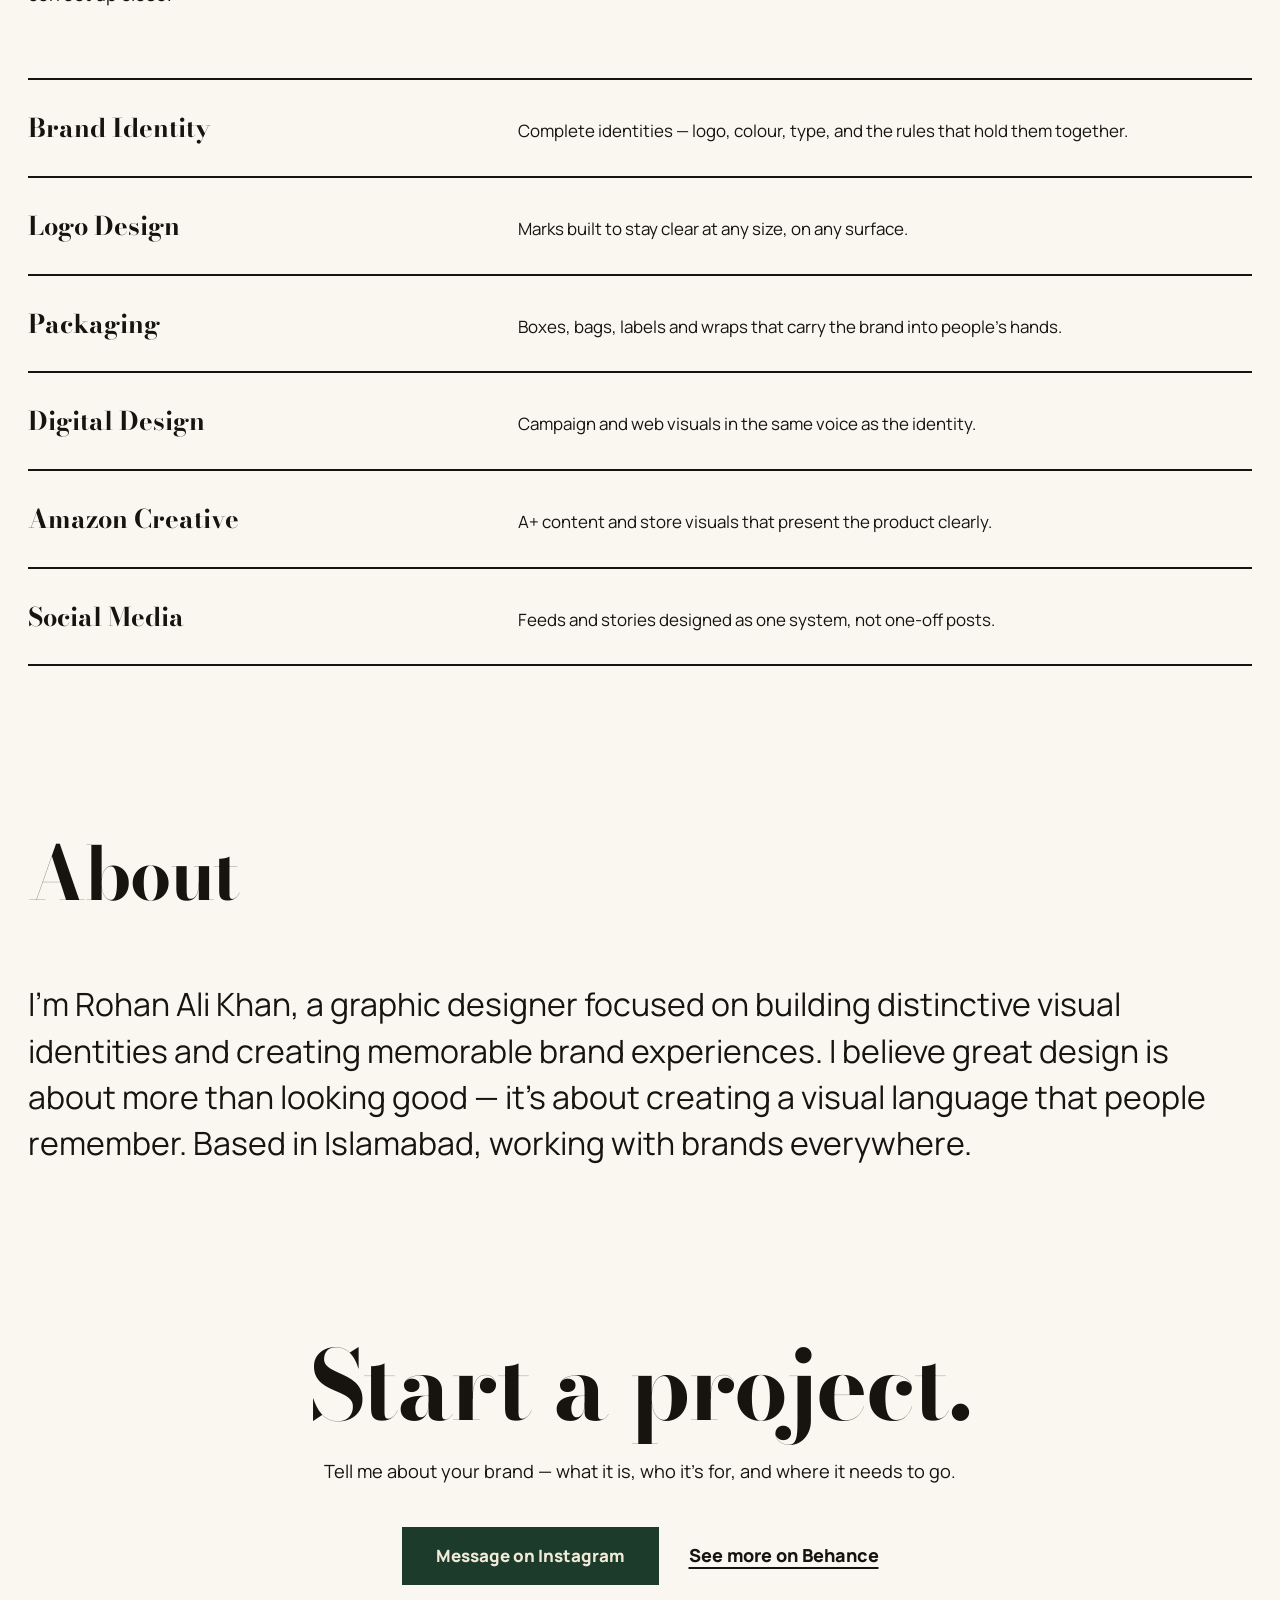
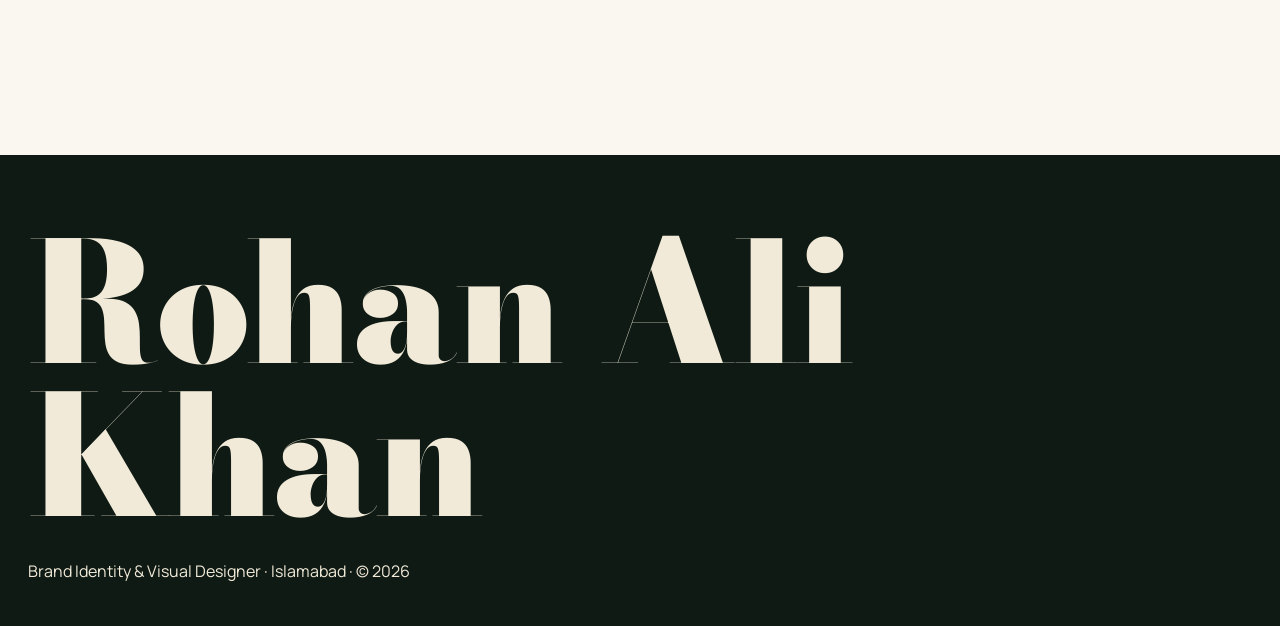
==== commit 989f1e66: "Premium pass — dark hero, giant type, brand marquee, dark Ember chapter" ====
--- a/index.html
+++ b/index.html
@@ -10,7 +10,7 @@
 <meta property="og:type" content="website">
 <link rel="preconnect" href="https://fonts.googleapis.com">
 <link rel="preconnect" href="https://fonts.gstatic.com" crossorigin>
-<link href="https://fonts.googleapis.com/css2?family=Bodoni+Moda:opsz,wght@6..96,500;6..96,700;6..96,900&family=Manrope:wght@400;600;800&display=swap" rel="stylesheet">
+<link href="https://fonts.googleapis.com/css2?family=Bodoni+Moda:ital,opsz,wght@0,6..96,500;0,6..96,700;0,6..96,900;1,6..96,500;1,6..96,700&family=Manrope:wght@400;600;800&display=swap" rel="stylesheet">
 <link rel="stylesheet" href="assets/css/style.css">
 </head>
 <body>
@@ -29,31 +29,42 @@
 <main id="top">
   <section class="hero">
     <div class="hero-inner">
-      <div class="hero-copy">
-        <h1>Brand identities people remember.</h1>
-        <p class="lede">I&rsquo;m Rohan Ali Khan, a brand identity and visual designer based in Islamabad. I build distinctive visual identities and create memorable brand experiences &mdash; where strategy, aesthetics, and creative experimentation meet.</p>
-        <div class="hero-actions">
-          <a class="btn" href="#contact">Start a project</a>
-          <a class="text-link" href="#work">See selected work</a>
+      <p class="hero-role">Brand Identity &amp; Visual Designer — Islamabad, Pakistan</p>
+      <h1 class="hero-name">Rohan<br>Ali Khan</h1>
+      <div class="hero-grid">
+        <div class="hero-copy">
+          <p class="hero-line">Brand identities people <em>remember</em>.</p>
+          <p class="lede">I build distinctive visual identities and create memorable brand experiences — where strategy, aesthetics, and creative experimentation meet.</p>
+          <div class="hero-actions">
+            <a class="btn btn-light" href="#contact">Start a project</a>
+            <a class="text-link text-link-light" href="#work">See selected work</a>
+          </div>
         </div>
+        <figure class="hero-image">
+          <img src="assets/img/montra-hero.jpg" alt="MONTRA contemporary eyewear — cream acetate glasses on deep green, brand identity by Rohan Ali Khan" width="1000" height="1251" fetchpriority="high">
+        </figure>
       </div>
-      <figure class="hero-image">
-        <img src="assets/img/montra-hero.jpg" alt="MONTRA contemporary eyewear — cream acetate glasses on deep green, brand identity by Rohan Ali Khan" width="1000" height="1251" fetchpriority="high">
-      </figure>
     </div>
   </section>
+
+  <div class="marquee" aria-label="Brands designed: MONTRA, Ember and Olive, Aurel, Nué, Vesper, Monoform, Sora, Orbital, Terro, Atelier 09">
+    <div class="marquee-track">
+      <span>MONTRA&ensp;·&ensp;EMBER &amp; OLIVE&ensp;·&ensp;AUREL&ensp;·&ensp;NU&Eacute;&ensp;·&ensp;VESPER&ensp;·&ensp;MONOFORM&ensp;·&ensp;SORA&ensp;·&ensp;ORBITAL&ensp;·&ensp;TERRO&ensp;·&ensp;ATELIER 09&ensp;·&ensp;</span>
+      <span aria-hidden="true">MONTRA&ensp;·&ensp;EMBER &amp; OLIVE&ensp;·&ensp;AUREL&ensp;·&ensp;NU&Eacute;&ensp;·&ensp;VESPER&ensp;·&ensp;MONOFORM&ensp;·&ensp;SORA&ensp;·&ensp;ORBITAL&ensp;·&ensp;TERRO&ensp;·&ensp;ATELIER 09&ensp;·&ensp;</span>
+    </div>
+  </div>
 
   <section class="work" id="work">
     <div class="section-head">
       <h2>Selected work</h2>
-      <p>Three projects, chosen because each one had to work as a complete world &mdash; not just a logo.</p>
+      <p>Three projects, chosen because each one had to work as a complete world — not just a logo.</p>
     </div>
 
     <article class="project">
       <header class="project-head">
         <h3>MONTRA</h3>
-        <p class="scope">Contemporary eyewear &mdash; brand identity &amp; campaign</p>
-        <p class="project-line">A deep-green, editorial identity for an eyewear label: wordmark, posters, product stories, and a campaign built around one idea &mdash; see different.</p>
+        <p class="scope">Contemporary eyewear — brand identity &amp; campaign</p>
+        <p class="project-line">A deep-green, editorial identity for an eyewear label: wordmark, posters, product stories, and a campaign built around one idea — see different.</p>
       </header>
       <div class="row row-portraits">
         <img src="assets/img/montra-hero.jpg" alt="MONTRA wordmark with cream acetate glasses on deep green" width="1000" height="1251" loading="lazy" decoding="async">
@@ -69,11 +80,11 @@
       </div>
     </article>
 
-    <article class="project">
+    <article class="project project-dark">
       <header class="project-head">
         <h3>Ember &amp; Olive</h3>
-        <p class="scope">Mediterranean kitchen, Islamabad &mdash; complete brand identity</p>
-        <p class="project-line">A complete identity for a Mediterranean kitchen: logo system, typography, colour and pattern, packaging, menus, stationery, and social &mdash; rooted in warmth, from the table to takeaway.</p>
+        <p class="scope">Mediterranean kitchen, Islamabad — complete brand identity</p>
+        <p class="project-line">A complete identity for a Mediterranean kitchen: logo system, typography, colour and pattern, packaging, menus, stationery, and social — rooted in warmth, from the table to takeaway.</p>
       </header>
       <div class="row row-full">
         <img src="assets/img/ember-intro.jpg" alt="Ember and Olive brand introduction — logo beside Mediterranean dishes" width="1600" height="900" loading="lazy" decoding="async">
@@ -94,7 +105,7 @@
     <article class="project">
       <header class="project-head">
         <h3>Form / Fiction</h3>
-        <p class="scope">Logofolio &mdash; eight identity concepts</p>
+        <p class="scope">Logofolio — eight identity concepts</p>
         <p class="project-line">Eight brands, eight distinct worlds. A self-directed logofolio exploring how one designer changes voice completely from brief to brief.</p>
       </header>
       <div class="row row-full">
@@ -106,21 +117,21 @@
       <div class="row">
         <figure>
           <img src="assets/img/form-aurel.jpg" alt="Aurel — luxury fashion identity in burgundy and cream" width="1400" height="933" loading="lazy" decoding="async">
-          <figcaption>Aurel &mdash; luxury fashion</figcaption>
+          <figcaption>Aurel — luxury fashion</figcaption>
         </figure>
         <figure>
           <img src="assets/img/form-nue.jpg" alt="Nué — skincare identity in soft lavender" width="1400" height="933" loading="lazy" decoding="async">
-          <figcaption>Nu&eacute; &mdash; skincare</figcaption>
+          <figcaption>Nu&eacute; — skincare</figcaption>
         </figure>
       </div>
       <div class="row">
         <figure>
           <img src="assets/img/form-vesper.jpg" alt="Vesper — cultural space identity in black and acid yellow" width="1400" height="933" loading="lazy" decoding="async">
-          <figcaption>Vesper &mdash; cultural space</figcaption>
+          <figcaption>Vesper — cultural space</figcaption>
         </figure>
         <figure>
           <img src="assets/img/form-monoform.jpg" alt="Monoform — architecture identity in cobalt blue" width="1400" height="933" loading="lazy" decoding="async">
-          <figcaption>Monoform &mdash; architecture</figcaption>
+          <figcaption>Monoform — architecture</figcaption>
         </figure>
       </div>
     </article>
@@ -132,7 +143,7 @@
       <p>Six services, one standard: work that looks considered from across the room and correct up close.</p>
     </div>
     <dl class="service-list">
-      <div class="service-row"><dt>Brand Identity</dt><dd>Complete identities &mdash; logo, colour, type, and the rules that hold them together.</dd></div>
+      <div class="service-row"><dt>Brand Identity</dt><dd>Complete identities — logo, colour, type, and the rules that hold them together.</dd></div>
       <div class="service-row"><dt>Logo Design</dt><dd>Marks built to stay clear at any size, on any surface.</dd></div>
       <div class="service-row"><dt>Packaging</dt><dd>Boxes, bags, labels and wraps that carry the brand into people&rsquo;s hands.</dd></div>
       <div class="service-row"><dt>Digital Design</dt><dd>Campaign and web visuals in the same voice as the identity.</dd></div>
@@ -145,12 +156,12 @@
     <div class="section-head">
       <h2>About</h2>
     </div>
-    <p class="about-copy">I&rsquo;m Rohan Ali Khan, a graphic designer focused on building distinctive visual identities and creating memorable brand experiences. I believe great design is about more than looking good &mdash; it&rsquo;s about creating a visual language that people remember. Based in Islamabad, working with brands everywhere.</p>
+    <p class="about-copy">I&rsquo;m Rohan Ali Khan, a graphic designer focused on building distinctive visual identities and creating memorable brand experiences. I believe great design is about more than looking good — it&rsquo;s about creating a visual language that people remember. Based in Islamabad, working with brands everywhere.</p>
   </section>
 
   <section class="contact" id="contact">
     <h2>Start a project.</h2>
-    <p>Tell me about your brand &mdash; what it is, who it&rsquo;s for, and where it needs to go.</p>
+    <p>Tell me about your brand — what it is, who it&rsquo;s for, and where it needs to go.</p>
     <div class="contact-actions">
       <a class="btn" href="https://www.instagram.com/rohaan_alie/" target="_blank" rel="noopener">Message on Instagram</a>
       <a class="text-link" href="https://www.behance.net/rohanalikhan2" target="_blank" rel="noopener">See more on Behance</a>
@@ -160,7 +171,7 @@
 
 <footer class="footer">
   <p class="footer-name">Rohan Ali Khan</p>
-  <p class="footer-small">Brand Identity &amp; Visual Designer &middot; Islamabad &middot; &copy; 2026</p>
+  <p class="footer-small">Brand Identity &amp; Visual Designer · Islamabad · &copy; 2026</p>
 </footer>
 </body>
 </html>
--- a/assets/css/style.css
+++ b/assets/css/style.css
@@ -1,12 +1,16 @@
-/* Rohan Ali Khan — quiet gallery. Ivory ground, near-black ink, one deep green from his own work.
-   Type: Bodoni Moda (his headline face) + Manrope (his text face). Square corners throughout. */
+/* Rohan Ali Khan — quiet luxury. Warm ivory ground, deep-green darks taken from his own work.
+   Type: Bodoni Moda (his headline face) + Manrope (his text face). Square corners throughout.
+   One motion only: the brand marquee. Everything else is scale, space and tone. */
 :root {
   --paper: #faf7f1;
-  --paper-deep: #f0e9db;
+  --paper-deep: #efe8d8;
   --ink: #171410;
+  --dark: #0e1a13;
+  --dark-2: #14231a;
+  --cream: #f2ead9;
   --accent: #1d3b2a;
-  --measure: 1200px;
-  --margin: 24px;
+  --measure: 1240px;
+  --margin: 28px;
   --ease-out: cubic-bezier(0.23, 1, 0.32, 1);
 }
 * { box-sizing: border-box; margin: 0; padding: 0; }
@@ -23,39 +27,38 @@
 img { display: block; max-width: 100%; height: auto; background: var(--paper-deep); }
 figure { margin: 0; }
 a { color: inherit; }
-::selection { background: var(--accent); color: var(--paper); }
+::selection { background: var(--accent); color: var(--cream); }
 
 .skip {
   position: absolute; left: -999px; top: 0;
-  background: var(--ink); color: var(--paper);
+  background: var(--cream); color: var(--ink);
   padding: 12px 20px; z-index: 100; text-decoration: none;
 }
 .skip:focus { left: 12px; top: 12px; }
 :focus-visible { outline: 3px solid var(--accent); outline-offset: 3px; }
+.hero :focus-visible, .project-dark :focus-visible { outline-color: var(--cream); }
 
 /* ---------- type ---------- */
-h1, h2, h3 { font-family: "Bodoni Moda", Didot, serif; font-weight: 700; letter-spacing: -0.01em; text-wrap: balance; }
-h1 { font-size: clamp(2.8rem, 6.5vw, 5.2rem); line-height: 1.0; }
-h2 { font-size: clamp(2rem, 4.5vw, 3.4rem); line-height: 1.05; }
-h3 { font-size: clamp(1.9rem, 4vw, 3rem); line-height: 1.05; }
-.lede { font-size: clamp(1.08rem, 1.8vw, 1.3rem); line-height: 1.55; max-width: 34em; }
+h1, h2, h3 { font-family: "Bodoni Moda", Didot, serif; font-weight: 700; letter-spacing: -0.015em; text-wrap: balance; }
+h2 { font-size: clamp(2.7rem, 6vw, 4.6rem); line-height: 1.02; }
+h3 { font-size: clamp(2.8rem, 6.5vw, 5rem); line-height: 1.0; }
+.lede { font-size: clamp(1.1rem, 1.8vw, 1.32rem); line-height: 1.55; max-width: 34em; }
 p { max-width: 38em; }
 
-/* ---------- nav ---------- */
+/* ---------- nav (on dark) ---------- */
 .nav {
+  background: var(--dark); color: var(--cream);
   display: flex; align-items: center; gap: 32px;
-  padding: 20px var(--margin);
-  max-width: var(--measure); margin: 0 auto;
-  border-bottom: 2px solid var(--ink);
+  padding: 22px max(var(--margin), calc((100vw - var(--measure)) / 2));
 }
-.wordmark { font-family: "Bodoni Moda", Didot, serif; font-weight: 900; font-size: 1.4rem; text-decoration: none; }
-.nav nav { display: flex; gap: 24px; margin-left: auto; }
+.wordmark { font-family: "Bodoni Moda", Didot, serif; font-weight: 900; font-size: 1.45rem; text-decoration: none; }
+.nav nav { display: flex; gap: 26px; margin-left: auto; }
 .nav nav a { text-decoration: none; font-size: 1rem; font-weight: 600; }
 .nav nav a:hover { text-decoration: underline; text-underline-offset: 4px; }
 .nav-cta {
-  background: var(--accent); color: var(--paper);
+  background: var(--cream); color: var(--dark);
   text-decoration: none; font-weight: 800;
-  padding: 10px 22px;
+  padding: 11px 24px;
   transition: transform 120ms var(--ease-out);
 }
 .nav-cta:active { transform: scale(0.97); }
@@ -63,89 +66,132 @@
 /* ---------- buttons / links ---------- */
 .btn {
   display: inline-block;
-  background: var(--accent); color: var(--paper);
-  font-weight: 800; font-size: 1.05rem; text-decoration: none;
-  padding: 15px 32px;
+  background: var(--accent); color: var(--cream);
+  font-weight: 800; font-size: 1.06rem; text-decoration: none;
+  padding: 16px 34px;
   transition: transform 120ms var(--ease-out);
 }
 .btn:active { transform: scale(0.97); }
+.btn-light { background: var(--cream); color: var(--dark); }
 .text-link { font-weight: 800; text-decoration: underline; text-underline-offset: 5px; text-decoration-thickness: 2px; }
 .text-link:hover { background: var(--paper-deep); }
+.text-link-light:hover { background: var(--dark-2); }
 
-/* ---------- hero ---------- */
-.hero { padding: 80px var(--margin) 0; }
-.hero-inner {
-  max-width: var(--measure); margin: 0 auto;
-  display: grid; grid-template-columns: 1.35fr 1fr; gap: 56px; align-items: center;
+/* ---------- hero (dark, full-bleed) ---------- */
+.hero { background: var(--dark); color: var(--cream); padding: 72px var(--margin) 96px; }
+.hero-inner { max-width: var(--measure); margin: 0 auto; }
+.hero-role { font-weight: 600; font-size: 1.05rem; margin-bottom: 40px; }
+.hero-name {
+  font-weight: 900;
+  font-size: clamp(4.2rem, 13.5vw, 11.5rem);
+  line-height: 0.92;
+  letter-spacing: -0.02em;
+  margin-bottom: 48px;
 }
-.hero-copy h1 { margin-bottom: 26px; }
-.hero-copy .lede { margin-bottom: 34px; }
+.hero-grid { display: grid; grid-template-columns: 1.3fr 1fr; gap: 64px; align-items: end; }
+.hero-line {
+  font-family: "Bodoni Moda", Didot, serif; font-weight: 700;
+  font-size: clamp(2rem, 4.2vw, 3.4rem); line-height: 1.08;
+  margin-bottom: 24px; max-width: 12em;
+}
+.hero-line em { font-style: italic; font-weight: 500; }
+.hero-copy .lede { margin-bottom: 36px; }
 .hero-actions { display: flex; align-items: center; gap: 28px; flex-wrap: wrap; }
+.hero-image img { width: 100%; }
 
 /* the one orchestrated entrance */
-@keyframes rise { from { opacity: 0; transform: translateY(16px); } to { opacity: 1; transform: none; } }
-.hero-copy > *, .hero-image { animation: rise 280ms var(--ease-out) both; }
-.hero-copy > *:nth-child(2) { animation-delay: 70ms; }
-.hero-copy > *:nth-child(3) { animation-delay: 140ms; }
-.hero-image { animation-delay: 100ms; }
+@keyframes rise { from { opacity: 0; transform: translateY(18px); } to { opacity: 1; transform: none; } }
+.hero-role, .hero-name, .hero-copy > *, .hero-image { animation: rise 300ms var(--ease-out) both; }
+.hero-name { animation-delay: 60ms; }
+.hero-copy > *:nth-child(1) { animation-delay: 130ms; }
+.hero-copy > *:nth-child(2) { animation-delay: 190ms; }
+.hero-copy > *:nth-child(3) { animation-delay: 250ms; }
+.hero-image { animation-delay: 160ms; }
+
+/* ---------- marquee (the one memorable motion) ---------- */
+.marquee { border-bottom: 2px solid var(--ink); overflow: hidden; padding: 26px 0; }
+.marquee-track {
+  display: flex; width: max-content;
+  font-family: "Bodoni Moda", Didot, serif; font-weight: 700;
+  font-size: clamp(1.7rem, 3.4vw, 2.7rem); letter-spacing: 0.01em;
+  white-space: nowrap;
+  animation: marquee 46s linear infinite;
+}
+@keyframes marquee { from { transform: translateX(0); } to { transform: translateX(-50%); } }
 
 /* ---------- sections ---------- */
-section { padding: 150px var(--margin) 0; }
+section { padding: 170px var(--margin) 0; }
 section > .section-head, section > .project, section > .service-list, section > .about-copy { max-width: var(--measure); margin-left: auto; margin-right: auto; }
-.section-head { margin-bottom: 64px; }
-.section-head h2 { margin-bottom: 18px; }
-.section-head p { font-size: 1.12rem; }
+.section-head { margin-bottom: 70px; }
+.section-head h2 { margin-bottom: 20px; }
+.section-head p { font-size: 1.14rem; }
 
 /* ---------- projects ---------- */
-.project { padding: 72px 0 8px; border-top: 2px solid var(--ink); }
-.project-head { margin-bottom: 44px; max-width: 720px; }
-.project-head h3 { margin-bottom: 10px; }
-.scope { font-weight: 800; font-size: 1.02rem; margin-bottom: 12px; }
-.project-line { font-size: 1.08rem; }
-.row { display: grid; grid-template-columns: 1fr 1fr; gap: 28px; margin-bottom: 28px; }
+.project { padding: 84px 0 12px; border-top: 2px solid var(--ink); }
+.project-head { margin-bottom: 52px; max-width: 760px; }
+.project-head h3 { margin-bottom: 14px; }
+.scope { font-weight: 800; font-size: 1.04rem; margin-bottom: 14px; }
+.project-line { font-size: 1.1rem; }
+.row { display: grid; grid-template-columns: 1fr 1fr; gap: 32px; margin-bottom: 32px; }
 .row-full { grid-template-columns: 1fr; }
-.row-portraits { grid-template-columns: 1fr 1fr; }
 .row img { width: 100%; }
-figcaption { font-size: 0.98rem; font-weight: 600; padding-top: 10px; }
+figcaption { font-size: 1rem; font-weight: 600; padding-top: 12px; }
+
+.project-dark {
+  background: var(--dark); color: var(--cream);
+  border-top: none;
+  margin-left: calc(-1 * var(--margin)); margin-right: calc(-1 * var(--margin));
+  max-width: none;
+  padding: 96px var(--margin) 64px;
+}
+.project-dark > * { max-width: var(--measure); margin-left: auto; margin-right: auto; }
+.project-dark img { background: var(--dark-2); }
+
+@media (hover: hover) and (pointer: fine) {
+  .row img { transition: transform 220ms var(--ease-out); }
+  .row img:hover { transform: scale(1.015); }
+}
 
 /* ---------- services ---------- */
 .service-list { border-top: 2px solid var(--ink); }
 .service-row {
   display: grid; grid-template-columns: 1fr 1.6fr; gap: 6px 32px;
-  padding: 24px 0; border-bottom: 2px solid var(--ink); align-items: baseline;
+  padding: 28px 0; border-bottom: 2px solid var(--ink); align-items: baseline;
 }
-.service-row dt { font-family: "Bodoni Moda", Didot, serif; font-weight: 700; font-size: 1.45rem; }
-.service-row dd { font-size: 1.05rem; }
+.service-row dt { font-family: "Bodoni Moda", Didot, serif; font-weight: 700; font-size: 1.6rem; }
+.service-row dd { font-size: 1.06rem; }
 
 /* ---------- about ---------- */
-.about-copy { font-size: clamp(1.3rem, 2.6vw, 1.9rem); line-height: 1.45; max-width: 30em; }
+.about-copy { font-size: clamp(1.35rem, 2.7vw, 2rem); line-height: 1.45; max-width: 29em; }
 
 /* ---------- contact ---------- */
-.contact { text-align: center; padding-bottom: 150px; }
-.contact h2 { margin-bottom: 18px; }
-.contact p { margin: 0 auto 38px; font-size: 1.12rem; }
+.contact { text-align: center; padding-bottom: 170px; }
+.contact h2 { font-size: clamp(3rem, 8vw, 6rem); margin-bottom: 22px; }
+.contact p { margin: 0 auto 42px; font-size: 1.14rem; }
 .contact-actions { display: flex; align-items: center; justify-content: center; gap: 30px; flex-wrap: wrap; }
 
-/* ---------- footer ---------- */
-.footer { border-top: 2px solid var(--ink); padding: 60px var(--margin) 38px; }
+/* ---------- footer (dark bookend) ---------- */
+.footer { background: var(--dark); color: var(--cream); padding: 72px var(--margin) 42px; }
 .footer-name {
   font-family: "Bodoni Moda", Didot, serif; font-weight: 900;
-  letter-spacing: -0.01em; line-height: 0.95;
-  font-size: clamp(3rem, 12.5vw, 10.5rem);
-  max-width: var(--measure); margin: 0 auto 22px;
+  letter-spacing: -0.02em; line-height: 0.92;
+  font-size: clamp(3.4rem, 13vw, 11rem);
+  max-width: var(--measure); margin: 0 auto 26px;
 }
 .footer-small { max-width: var(--measure); margin: 0 auto; font-size: 1rem; }
 
 /* ---------- responsive ---------- */
 @media (max-width: 860px) {
-  .hero-inner { grid-template-columns: 1fr; gap: 40px; }
-  .hero-image { max-width: 440px; }
+  .hero-grid { grid-template-columns: 1fr; gap: 44px; align-items: start; }
+  .hero-image { max-width: 420px; }
   .nav nav { display: none; }
   .row { grid-template-columns: 1fr; }
   .service-row { grid-template-columns: 1fr; }
-  section { padding-top: 104px; }
+  section { padding-top: 112px; }
+  .hero { padding-top: 52px; }
 }
 @media (prefers-reduced-motion: reduce) {
   html { scroll-behavior: auto; }
-  .hero-copy > *, .hero-image { animation: none; }
+  .hero-role, .hero-name, .hero-copy > *, .hero-image { animation: none; }
+  .marquee-track { animation: none; }
 }
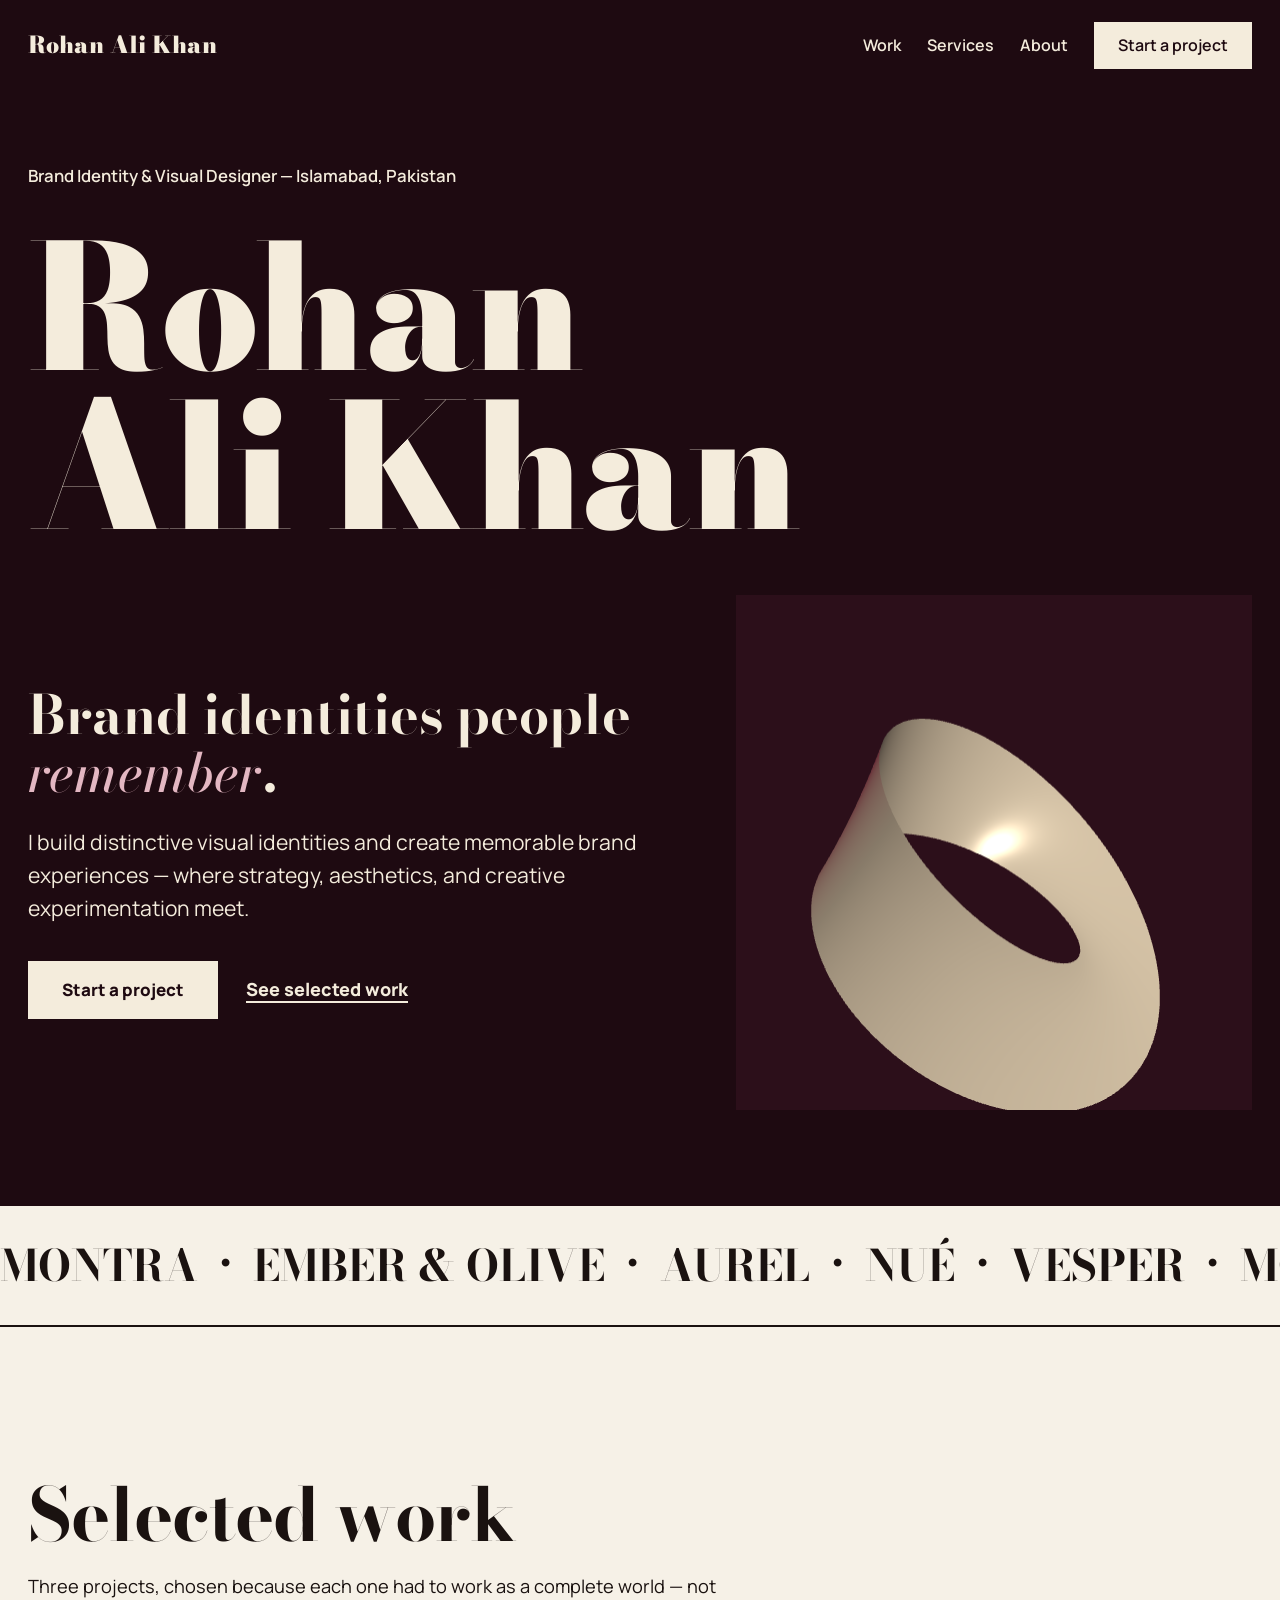
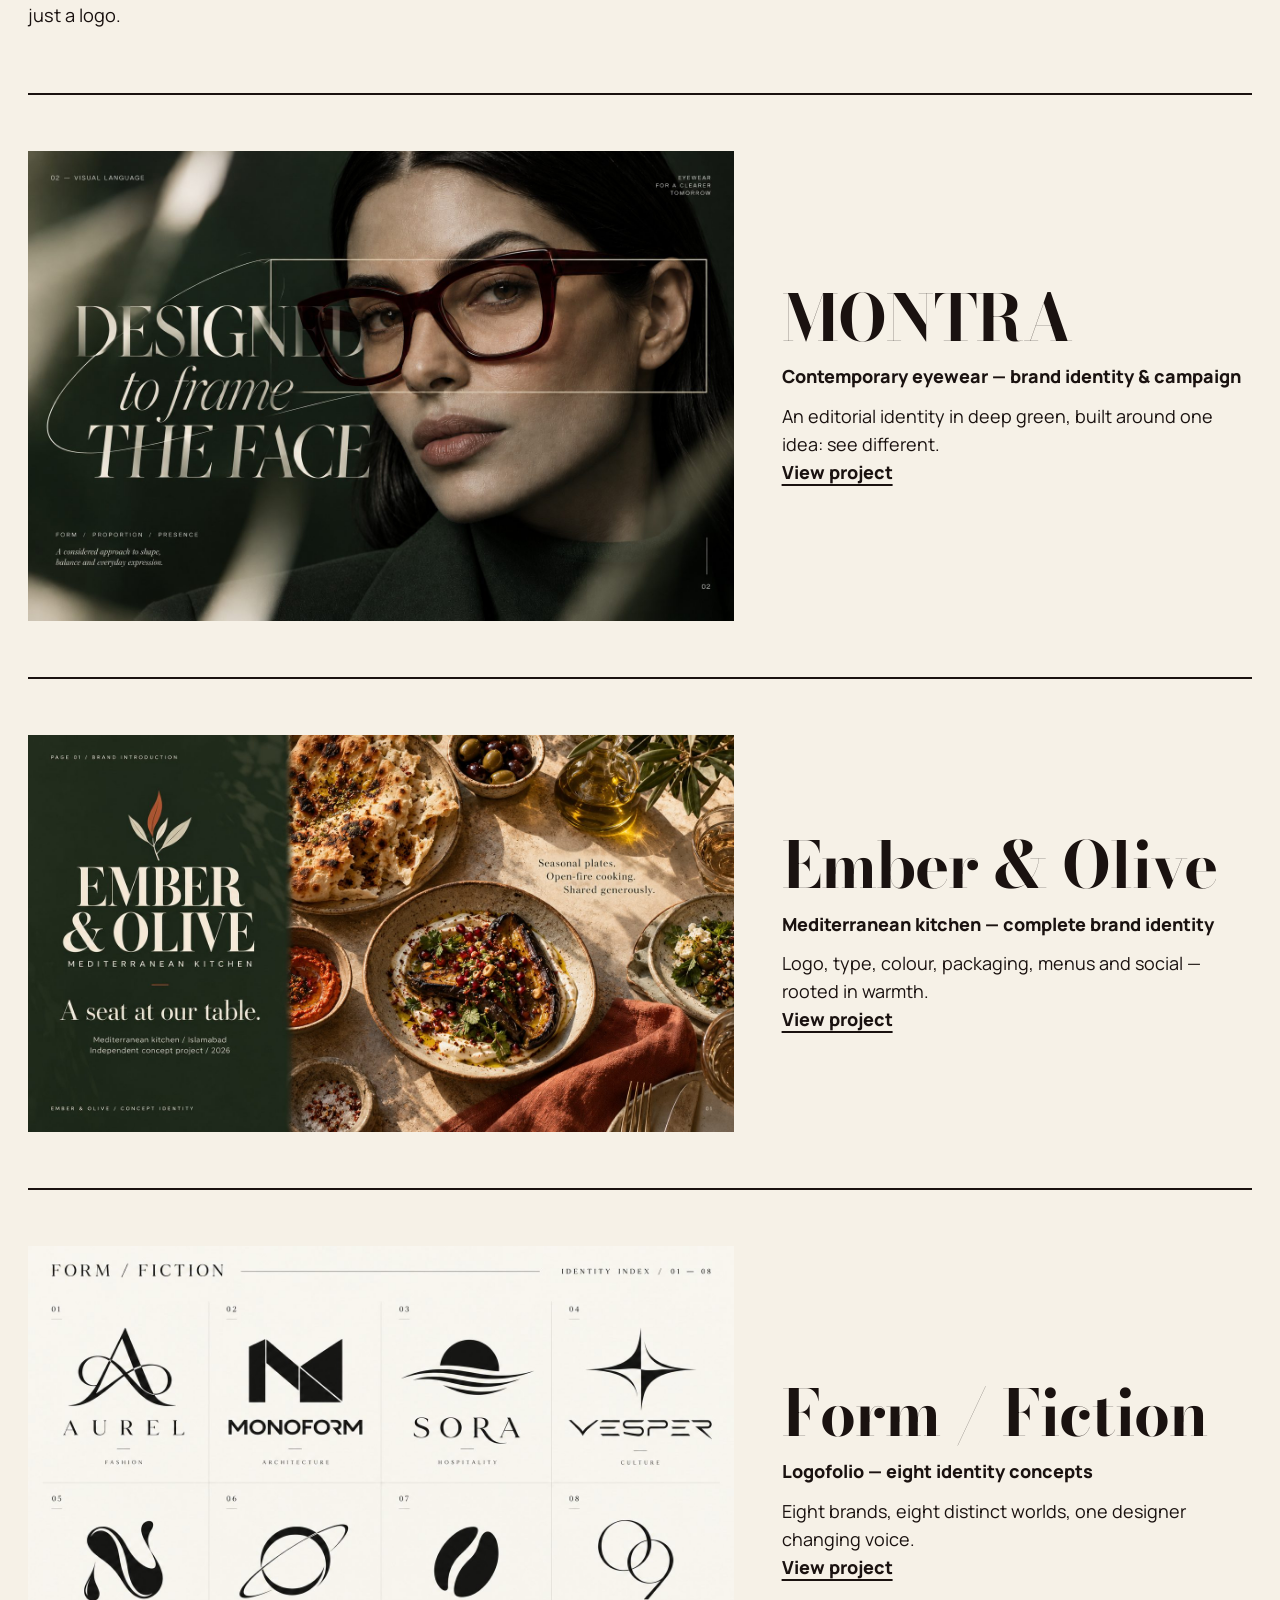
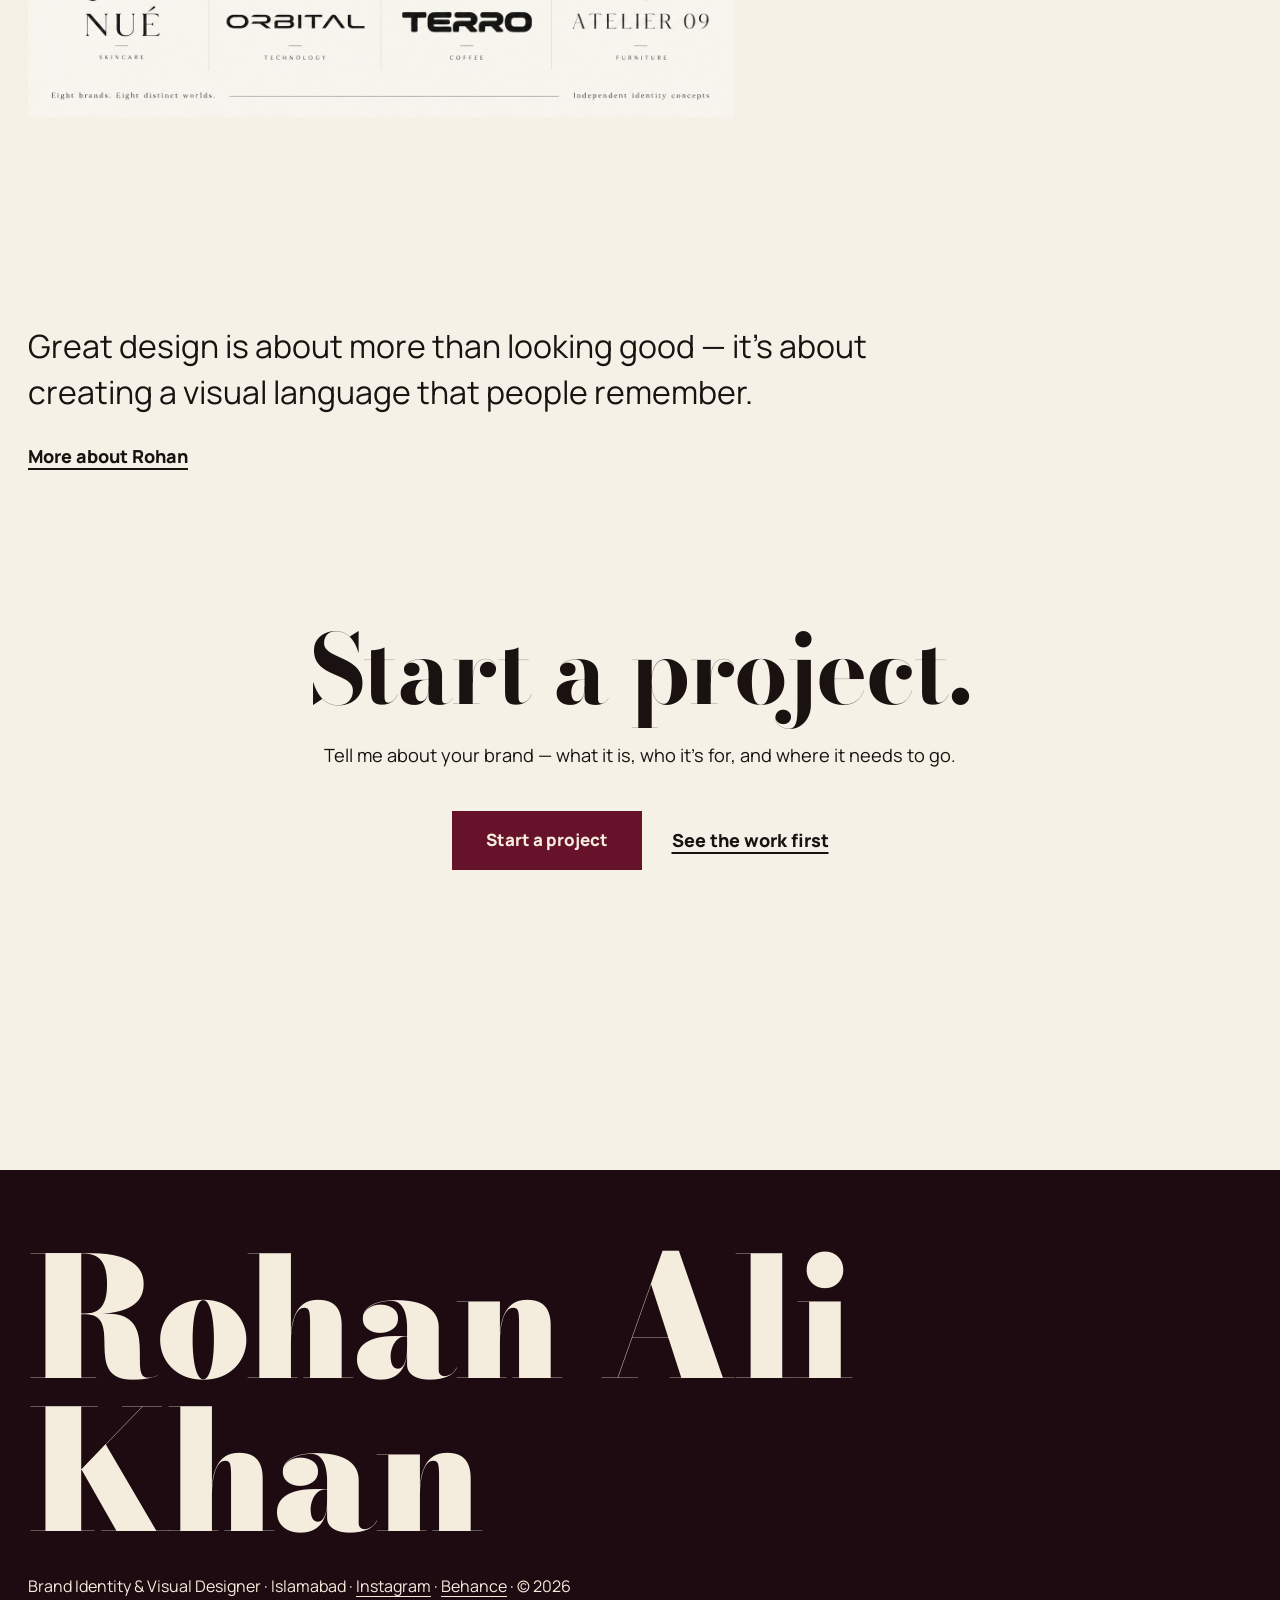
==== commit f323a40a: "Rebuild — wine theme, 7 pages, JavaScript interactions, interactive 3D hero form" ====
--- a/index.html
+++ b/index.html
@@ -8,6 +8,7 @@
 <meta property="og:title" content="Rohan Ali Khan — Brand Identity & Visual Designer">
 <meta property="og:description" content="Brand identities people remember. Selected work: MONTRA eyewear, Ember & Olive, Form / Fiction logofolio.">
 <meta property="og:type" content="website">
+<script>document.documentElement.className += " js";</script>
 <link rel="preconnect" href="https://fonts.googleapis.com">
 <link rel="preconnect" href="https://fonts.gstatic.com" crossorigin>
 <link href="https://fonts.googleapis.com/css2?family=Bodoni+Moda:ital,opsz,wght@0,6..96,500;0,6..96,700;0,6..96,900;1,6..96,500;1,6..96,700&family=Manrope:wght@400;600;800&display=swap" rel="stylesheet">
@@ -17,16 +18,17 @@
 <a class="skip" href="#work">Skip to work</a>
 
 <header class="nav">
-  <a class="wordmark" href="#top">Rohan Ali Khan</a>
-  <nav aria-label="Sections">
-    <a href="#work">Work</a>
-    <a href="#services">Services</a>
-    <a href="#about">About</a>
+  <a class="wordmark" href="index.html">Rohan Ali Khan</a>
+  <button class="menu-btn" aria-expanded="false" aria-controls="navlinks">Menu</button>
+  <nav id="navlinks" aria-label="Sections">
+    <a href="work.html">Work</a>
+    <a href="about.html#services">Services</a>
+    <a href="about.html">About</a>
+    <a class="nav-cta" href="contact.html">Start a project</a>
   </nav>
-  <a class="nav-cta" href="#contact">Start a project</a>
 </header>
 
-<main id="top">
+<main>
   <section class="hero">
     <div class="hero-inner">
       <p class="hero-role">Brand Identity &amp; Visual Designer — Islamabad, Pakistan</p>
@@ -36,13 +38,14 @@
           <p class="hero-line">Brand identities people <em>remember</em>.</p>
           <p class="lede">I build distinctive visual identities and create memorable brand experiences — where strategy, aesthetics, and creative experimentation meet.</p>
           <div class="hero-actions">
-            <a class="btn btn-light" href="#contact">Start a project</a>
-            <a class="text-link text-link-light" href="#work">See selected work</a>
+            <a class="btn btn-light" href="contact.html">Start a project</a>
+            <a class="text-link text-link-light" href="work.html">See selected work</a>
           </div>
         </div>
-        <figure class="hero-image">
-          <img src="assets/img/montra-hero.jpg" alt="MONTRA contemporary eyewear — cream acetate glasses on deep green, brand identity by Rohan Ali Khan" width="1000" height="1251" fetchpriority="high">
-        </figure>
+        <div class="stage">
+          <img class="poster" src="assets/img/form-cover.jpg" alt="Form / Fiction logofolio cover — a black ribbon sculpture" width="1536" height="1024" fetchpriority="high">
+          <span class="hint">Drag to turn</span>
+        </div>
       </div>
     </div>
   </section>
@@ -54,124 +57,70 @@
     </div>
   </div>
 
-  <section class="work" id="work">
-    <div class="section-head">
-      <h2>Selected work</h2>
-      <p>Three projects, chosen because each one had to work as a complete world — not just a logo.</p>
+  <section id="work">
+    <div class="wrap">
+      <div class="section-head reveal">
+        <h2>Selected work</h2>
+        <p>Three projects, chosen because each one had to work as a complete world — not just a logo.</p>
+      </div>
+
+      <a class="teaser reveal" href="montra.html">
+        <img src="assets/img/montra-editorial.jpg" alt="MONTRA editorial — designed to frame the face" width="1536" height="1024" loading="lazy" decoding="async">
+        <div>
+          <h3>MONTRA</h3>
+          <p class="scope">Contemporary eyewear — brand identity &amp; campaign</p>
+          <p>An editorial identity in deep green, built around one idea: see different.</p>
+          <p class="go">View project</p>
+        </div>
+      </a>
+
+      <a class="teaser reveal" href="ember-olive.html">
+        <img src="assets/img/ember-intro.jpg" alt="Ember and Olive brand introduction — logo beside Mediterranean dishes" width="1600" height="900" loading="lazy" decoding="async">
+        <div>
+          <h3>Ember &amp; Olive</h3>
+          <p class="scope">Mediterranean kitchen — complete brand identity</p>
+          <p>Logo, type, colour, packaging, menus and social — rooted in warmth.</p>
+          <p class="go">View project</p>
+        </div>
+      </a>
+
+      <a class="teaser reveal" href="form-fiction.html">
+        <img src="assets/img/form-index.jpg" alt="Form / Fiction identity index — eight logo concepts" width="1536" height="1024" loading="lazy" decoding="async">
+        <div>
+          <h3>Form / Fiction</h3>
+          <p class="scope">Logofolio — eight identity concepts</p>
+          <p>Eight brands, eight distinct worlds, one designer changing voice.</p>
+          <p class="go">View project</p>
+        </div>
+      </a>
     </div>
-
-    <article class="project">
-      <header class="project-head">
-        <h3>MONTRA</h3>
-        <p class="scope">Contemporary eyewear — brand identity &amp; campaign</p>
-        <p class="project-line">A deep-green, editorial identity for an eyewear label: wordmark, posters, product stories, and a campaign built around one idea — see different.</p>
-      </header>
-      <div class="row row-portraits">
-        <img src="assets/img/montra-hero.jpg" alt="MONTRA wordmark with cream acetate glasses on deep green" width="1000" height="1251" loading="lazy" decoding="async">
-        <img src="assets/img/montra-poster.jpg" alt="MONTRA campaign poster — model in clear frames beside a vertical wordmark" width="1100" height="1376" loading="lazy" decoding="async">
-      </div>
-      <div class="row">
-        <img src="assets/img/montra-editorial.jpg" alt="MONTRA editorial — designed to frame the face" width="1536" height="1024" loading="lazy" decoding="async">
-        <img src="assets/img/montra-look.jpg" alt="MONTRA new season poster — oversized type with green sunglasses" width="1536" height="1024" loading="lazy" decoding="async">
-      </div>
-      <div class="row">
-        <img src="assets/img/montra-see-different.jpg" alt="See Different MONTRA — collection poster with four frames" width="1536" height="1024" loading="lazy" decoding="async">
-        <img src="assets/img/montra-unwrap.jpg" alt="Unwrap the next gen of eyewear — MONTRA campaign with branded ribbon" width="1536" height="1024" loading="lazy" decoding="async">
-      </div>
-    </article>
-
-    <article class="project project-dark">
-      <header class="project-head">
-        <h3>Ember &amp; Olive</h3>
-        <p class="scope">Mediterranean kitchen, Islamabad — complete brand identity</p>
-        <p class="project-line">A complete identity for a Mediterranean kitchen: logo system, typography, colour and pattern, packaging, menus, stationery, and social — rooted in warmth, from the table to takeaway.</p>
-      </header>
-      <div class="row row-full">
-        <img src="assets/img/ember-intro.jpg" alt="Ember and Olive brand introduction — logo beside Mediterranean dishes" width="1600" height="900" loading="lazy" decoding="async">
-      </div>
-      <div class="row">
-        <img src="assets/img/ember-logo.jpg" alt="Ember and Olive logo system — a mark made for the table" width="1600" height="900" loading="lazy" decoding="async">
-        <img src="assets/img/ember-colour.jpg" alt="Ember and Olive colour and pattern — rooted in warmth" width="1600" height="900" loading="lazy" decoding="async">
-      </div>
-      <div class="row">
-        <img src="assets/img/ember-packaging.jpg" alt="Ember and Olive packaging — takeaway bag, food box and cup" width="1600" height="900" loading="lazy" decoding="async">
-        <img src="assets/img/ember-menu.jpg" alt="Ember and Olive menu design — a menu worth lingering over" width="1600" height="900" loading="lazy" decoding="async">
-      </div>
-      <div class="row row-full">
-        <img src="assets/img/ember-social.jpg" alt="Ember and Olive social posts and exterior signage" width="1600" height="900" loading="lazy" decoding="async">
-      </div>
-    </article>
-
-    <article class="project">
-      <header class="project-head">
-        <h3>Form / Fiction</h3>
-        <p class="scope">Logofolio — eight identity concepts</p>
-        <p class="project-line">Eight brands, eight distinct worlds. A self-directed logofolio exploring how one designer changes voice completely from brief to brief.</p>
-      </header>
-      <div class="row row-full">
-        <img src="assets/img/form-cover.jpg" alt="Form / Fiction logofolio cover — eight brands, eight distinct worlds" width="1536" height="1024" loading="lazy" decoding="async">
-      </div>
-      <div class="row row-full">
-        <img src="assets/img/form-index.jpg" alt="Form / Fiction identity index — Aurel, Monoform, Sora, Vesper, Nué, Orbital, Terro, Atelier 09" width="1536" height="1024" loading="lazy" decoding="async">
-      </div>
-      <div class="row">
-        <figure>
-          <img src="assets/img/form-aurel.jpg" alt="Aurel — luxury fashion identity in burgundy and cream" width="1400" height="933" loading="lazy" decoding="async">
-          <figcaption>Aurel — luxury fashion</figcaption>
-        </figure>
-        <figure>
-          <img src="assets/img/form-nue.jpg" alt="Nué — skincare identity in soft lavender" width="1400" height="933" loading="lazy" decoding="async">
-          <figcaption>Nu&eacute; — skincare</figcaption>
-        </figure>
-      </div>
-      <div class="row">
-        <figure>
-          <img src="assets/img/form-vesper.jpg" alt="Vesper — cultural space identity in black and acid yellow" width="1400" height="933" loading="lazy" decoding="async">
-          <figcaption>Vesper — cultural space</figcaption>
-        </figure>
-        <figure>
-          <img src="assets/img/form-monoform.jpg" alt="Monoform — architecture identity in cobalt blue" width="1400" height="933" loading="lazy" decoding="async">
-          <figcaption>Monoform — architecture</figcaption>
-        </figure>
-      </div>
-    </article>
   </section>
 
-  <section class="services" id="services">
-    <div class="section-head">
-      <h2>What I do</h2>
-      <p>Six services, one standard: work that looks considered from across the room and correct up close.</p>
+  <section>
+    <div class="wrap reveal">
+      <p class="about-copy">Great design is about more than looking good — it&rsquo;s about creating a visual language that people remember.</p>
+      <p style="margin-top:28px"><a class="text-link" href="about.html">More about Rohan</a></p>
     </div>
-    <dl class="service-list">
-      <div class="service-row"><dt>Brand Identity</dt><dd>Complete identities — logo, colour, type, and the rules that hold them together.</dd></div>
-      <div class="service-row"><dt>Logo Design</dt><dd>Marks built to stay clear at any size, on any surface.</dd></div>
-      <div class="service-row"><dt>Packaging</dt><dd>Boxes, bags, labels and wraps that carry the brand into people&rsquo;s hands.</dd></div>
-      <div class="service-row"><dt>Digital Design</dt><dd>Campaign and web visuals in the same voice as the identity.</dd></div>
-      <div class="service-row"><dt>Amazon Creative</dt><dd>A+ content and store visuals that present the product clearly.</dd></div>
-      <div class="service-row"><dt>Social Media</dt><dd>Feeds and stories designed as one system, not one-off posts.</dd></div>
-    </dl>
   </section>
 
-  <section class="about" id="about">
-    <div class="section-head">
-      <h2>About</h2>
-    </div>
-    <p class="about-copy">I&rsquo;m Rohan Ali Khan, a graphic designer focused on building distinctive visual identities and creating memorable brand experiences. I believe great design is about more than looking good — it&rsquo;s about creating a visual language that people remember. Based in Islamabad, working with brands everywhere.</p>
-  </section>
-
-  <section class="contact" id="contact">
-    <h2>Start a project.</h2>
-    <p>Tell me about your brand — what it is, who it&rsquo;s for, and where it needs to go.</p>
-    <div class="contact-actions">
-      <a class="btn" href="https://www.instagram.com/rohaan_alie/" target="_blank" rel="noopener">Message on Instagram</a>
-      <a class="text-link" href="https://www.behance.net/rohanalikhan2" target="_blank" rel="noopener">See more on Behance</a>
+  <section class="contact">
+    <div class="wrap reveal">
+      <h2>Start a project.</h2>
+      <p>Tell me about your brand — what it is, who it&rsquo;s for, and where it needs to go.</p>
+      <div class="contact-actions">
+        <a class="btn" href="contact.html">Start a project</a>
+        <a class="text-link" href="work.html">See the work first</a>
+      </div>
     </div>
   </section>
 </main>
 
 <footer class="footer">
   <p class="footer-name">Rohan Ali Khan</p>
-  <p class="footer-small">Brand Identity &amp; Visual Designer · Islamabad · &copy; 2026</p>
+  <p class="footer-small">Brand Identity &amp; Visual Designer · Islamabad · <a href="https://www.instagram.com/rohaan_alie/" target="_blank" rel="noopener">Instagram</a> · <a href="https://www.behance.net/rohanalikhan2" target="_blank" rel="noopener">Behance</a> · &copy; 2026</p>
 </footer>
+
+<script src="assets/js/main.js" defer></script>
+<script type="module" src="assets/js/three-form.js"></script>
 </body>
 </html>
--- a/assets/css/style.css
+++ b/assets/css/style.css
@@ -1,14 +1,15 @@
-/* Rohan Ali Khan — quiet luxury. Warm ivory ground, deep-green darks taken from his own work.
-   Type: Bodoni Moda (his headline face) + Manrope (his text face). Square corners throughout.
-   One motion only: the brand marquee. Everything else is scale, space and tone. */
+/* Rohan Ali Khan — theme: warm cream, espresso ink, Aurel wine (from his Aurel identity).
+   Dark wine-black for hero, dark chapters and footer. Bodoni Moda + Manrope (his own pairing).
+   Square corners. Motion: marquee, one reveal pattern, cursor preview, one 3D form. */
 :root {
-  --paper: #faf7f1;
-  --paper-deep: #efe8d8;
-  --ink: #171410;
-  --dark: #0e1a13;
-  --dark-2: #14231a;
-  --cream: #f2ead9;
-  --accent: #1d3b2a;
+  --paper: #f6f1e7;
+  --paper-deep: #ece2cd;
+  --ink: #1a1210;
+  --dark: #1e0a11;
+  --dark-2: #2c0f1a;
+  --cream: #f4ecdc;
+  --accent: #67122b;
+  --accent-soft: #8a2a44;
   --measure: 1240px;
   --margin: 28px;
   --ease-out: cubic-bezier(0.23, 1, 0.32, 1);
@@ -16,182 +17,178 @@
 * { box-sizing: border-box; margin: 0; padding: 0; }
 html { scroll-behavior: smooth; }
 body {
-  background: var(--paper);
-  color: var(--ink);
+  background: var(--paper); color: var(--ink);
   font-family: "Manrope", Helvetica, sans-serif;
-  font-size: 18px;
-  line-height: 1.55;
-  -webkit-font-smoothing: antialiased;
-  overflow-x: hidden;
+  font-size: 18px; line-height: 1.55;
+  -webkit-font-smoothing: antialiased; overflow-x: hidden;
 }
 img { display: block; max-width: 100%; height: auto; background: var(--paper-deep); }
 figure { margin: 0; }
 a { color: inherit; }
 ::selection { background: var(--accent); color: var(--cream); }
 
-.skip {
-  position: absolute; left: -999px; top: 0;
-  background: var(--cream); color: var(--ink);
-  padding: 12px 20px; z-index: 100; text-decoration: none;
-}
+.skip { position: absolute; left: -999px; top: 0; background: var(--cream); color: var(--ink); padding: 12px 20px; z-index: 200; text-decoration: none; }
 .skip:focus { left: 12px; top: 12px; }
 :focus-visible { outline: 3px solid var(--accent); outline-offset: 3px; }
-.hero :focus-visible, .project-dark :focus-visible { outline-color: var(--cream); }
+.hero :focus-visible, .block-dark :focus-visible, .nav :focus-visible, .footer :focus-visible { outline-color: var(--cream); }
 
 /* ---------- type ---------- */
 h1, h2, h3 { font-family: "Bodoni Moda", Didot, serif; font-weight: 700; letter-spacing: -0.015em; text-wrap: balance; }
 h2 { font-size: clamp(2.7rem, 6vw, 4.6rem); line-height: 1.02; }
-h3 { font-size: clamp(2.8rem, 6.5vw, 5rem); line-height: 1.0; }
+h3 { font-size: clamp(2.4rem, 5vw, 4rem); line-height: 1.02; }
 .lede { font-size: clamp(1.1rem, 1.8vw, 1.32rem); line-height: 1.55; max-width: 34em; }
 p { max-width: 38em; }
+em.accent-word { font-style: italic; font-weight: 500; color: var(--accent-soft); }
+.block-dark em.accent-word, .hero em.accent-word { color: #e3b7c2; }
 
-/* ---------- nav (on dark) ---------- */
+/* ---------- nav ---------- */
 .nav {
   background: var(--dark); color: var(--cream);
-  display: flex; align-items: center; gap: 32px;
+  display: flex; align-items: center; gap: 32px; flex-wrap: wrap;
   padding: 22px max(var(--margin), calc((100vw - var(--measure)) / 2));
+  position: relative; z-index: 50;
 }
 .wordmark { font-family: "Bodoni Moda", Didot, serif; font-weight: 900; font-size: 1.45rem; text-decoration: none; }
-.nav nav { display: flex; gap: 26px; margin-left: auto; }
+.nav nav { display: flex; gap: 26px; margin-left: auto; align-items: center; }
 .nav nav a { text-decoration: none; font-size: 1rem; font-weight: 600; }
 .nav nav a:hover { text-decoration: underline; text-underline-offset: 4px; }
-.nav-cta {
-  background: var(--cream); color: var(--dark);
-  text-decoration: none; font-weight: 800;
-  padding: 11px 24px;
-  transition: transform 120ms var(--ease-out);
+.nav nav a[aria-current="page"] { text-decoration: underline; text-underline-offset: 4px; text-decoration-color: var(--accent-soft); text-decoration-thickness: 2px; }
+.nav-cta { background: var(--cream); color: var(--dark); text-decoration: none; font-weight: 800; padding: 11px 24px; transition: transform 120ms var(--ease-out); }
+.nav-cta:active { transform: scale(0.97); }
+.menu-btn {
+  display: none; margin-left: auto;
+  background: none; border: 2px solid var(--cream); color: var(--cream);
+  font: inherit; font-weight: 800; padding: 8px 18px; cursor: pointer;
 }
-.nav-cta:active { transform: scale(0.97); }
 
 /* ---------- buttons / links ---------- */
-.btn {
-  display: inline-block;
-  background: var(--accent); color: var(--cream);
-  font-weight: 800; font-size: 1.06rem; text-decoration: none;
-  padding: 16px 34px;
-  transition: transform 120ms var(--ease-out);
-}
+.btn { display: inline-block; background: var(--accent); color: var(--cream); font-weight: 800; font-size: 1.06rem; text-decoration: none; padding: 16px 34px; transition: transform 120ms var(--ease-out); }
 .btn:active { transform: scale(0.97); }
 .btn-light { background: var(--cream); color: var(--dark); }
 .text-link { font-weight: 800; text-decoration: underline; text-underline-offset: 5px; text-decoration-thickness: 2px; }
 .text-link:hover { background: var(--paper-deep); }
 .text-link-light:hover { background: var(--dark-2); }
 
-/* ---------- hero (dark, full-bleed) ---------- */
+/* ---------- hero (dark) ---------- */
 .hero { background: var(--dark); color: var(--cream); padding: 72px var(--margin) 96px; }
 .hero-inner { max-width: var(--measure); margin: 0 auto; }
 .hero-role { font-weight: 600; font-size: 1.05rem; margin-bottom: 40px; }
-.hero-name {
-  font-weight: 900;
-  font-size: clamp(4.2rem, 13.5vw, 11.5rem);
-  line-height: 0.92;
-  letter-spacing: -0.02em;
-  margin-bottom: 48px;
-}
-.hero-grid { display: grid; grid-template-columns: 1.3fr 1fr; gap: 64px; align-items: end; }
-.hero-line {
-  font-family: "Bodoni Moda", Didot, serif; font-weight: 700;
-  font-size: clamp(2rem, 4.2vw, 3.4rem); line-height: 1.08;
-  margin-bottom: 24px; max-width: 12em;
-}
-.hero-line em { font-style: italic; font-weight: 500; }
+.hero-name { font-weight: 900; font-size: clamp(4.2rem, 13.5vw, 11.5rem); line-height: 0.92; letter-spacing: -0.02em; margin-bottom: 48px; }
+.hero-grid { display: grid; grid-template-columns: 1.25fr 1fr; gap: 64px; align-items: center; }
+.hero-line { font-family: "Bodoni Moda", Didot, serif; font-weight: 700; font-size: clamp(2rem, 4.2vw, 3.4rem); line-height: 1.08; margin-bottom: 24px; max-width: 12em; }
+.hero-line em { font-style: italic; font-weight: 500; color: #e3b7c2; }
 .hero-copy .lede { margin-bottom: 36px; }
 .hero-actions { display: flex; align-items: center; gap: 28px; flex-wrap: wrap; }
-.hero-image img { width: 100%; }
+.stage { position: relative; aspect-ratio: 1 / 1; max-width: 540px; width: 100%; justify-self: end; background: var(--dark-2); overflow: hidden; }
+.stage img.poster { position: absolute; inset: 0; width: 100%; height: 100%; object-fit: cover; background: var(--dark-2); }
+.stage canvas { position: absolute; inset: 0; width: 100%; height: 100%; display: block; touch-action: pan-y; cursor: grab; }
+.stage canvas:active { cursor: grabbing; }
+.stage .hint { position: absolute; left: 14px; bottom: 12px; font-size: 0.85rem; font-weight: 600; color: var(--cream); opacity: 0; }
+.stage.live .hint { opacity: 0.75; }
+.stage.live img.poster { display: none; }
 
-/* the one orchestrated entrance */
 @keyframes rise { from { opacity: 0; transform: translateY(18px); } to { opacity: 1; transform: none; } }
-.hero-role, .hero-name, .hero-copy > *, .hero-image { animation: rise 300ms var(--ease-out) both; }
+.hero-role, .hero-name, .hero-copy > *, .stage { animation: rise 300ms var(--ease-out) both; }
 .hero-name { animation-delay: 60ms; }
 .hero-copy > *:nth-child(1) { animation-delay: 130ms; }
 .hero-copy > *:nth-child(2) { animation-delay: 190ms; }
 .hero-copy > *:nth-child(3) { animation-delay: 250ms; }
-.hero-image { animation-delay: 160ms; }
+.stage { animation-delay: 160ms; }
 
-/* ---------- marquee (the one memorable motion) ---------- */
+/* ---------- marquee ---------- */
 .marquee { border-bottom: 2px solid var(--ink); overflow: hidden; padding: 26px 0; }
-.marquee-track {
-  display: flex; width: max-content;
-  font-family: "Bodoni Moda", Didot, serif; font-weight: 700;
-  font-size: clamp(1.7rem, 3.4vw, 2.7rem); letter-spacing: 0.01em;
-  white-space: nowrap;
-  animation: marquee 46s linear infinite;
-}
+.marquee-track { display: flex; width: max-content; font-family: "Bodoni Moda", Didot, serif; font-weight: 700; font-size: clamp(1.7rem, 3.4vw, 2.7rem); white-space: nowrap; animation: marquee 46s linear infinite; }
 @keyframes marquee { from { transform: translateX(0); } to { transform: translateX(-50%); } }
 
 /* ---------- sections ---------- */
-section { padding: 170px var(--margin) 0; }
-section > .section-head, section > .project, section > .service-list, section > .about-copy { max-width: var(--measure); margin-left: auto; margin-right: auto; }
-.section-head { margin-bottom: 70px; }
+section { padding: 150px var(--margin) 0; }
+.wrap { max-width: var(--measure); margin-left: auto; margin-right: auto; }
+.section-head { margin-bottom: 64px; }
 .section-head h2 { margin-bottom: 20px; }
 .section-head p { font-size: 1.14rem; }
+.block-dark { background: var(--dark); color: var(--cream); }
+.block-dark img { background: var(--dark-2); }
 
-/* ---------- projects ---------- */
-.project { padding: 84px 0 12px; border-top: 2px solid var(--ink); }
-.project-head { margin-bottom: 52px; max-width: 760px; }
-.project-head h3 { margin-bottom: 14px; }
-.scope { font-weight: 800; font-size: 1.04rem; margin-bottom: 14px; }
-.project-line { font-size: 1.1rem; }
+/* reveal — one pattern, only when JS is available */
+html.js .reveal { opacity: 0; transform: translateY(24px); }
+html.js .reveal.in { opacity: 1; transform: none; transition: opacity 500ms var(--ease-out), transform 500ms var(--ease-out); }
+
+/* ---------- home: project teasers ---------- */
+.teaser { display: grid; grid-template-columns: 1.5fr 1fr; gap: 48px; align-items: center; padding: 56px 0; border-top: 2px solid var(--ink); text-decoration: none; }
+.teaser img { width: 100%; }
+.teaser h3 { margin-bottom: 12px; }
+.teaser .scope { font-weight: 800; margin-bottom: 12px; }
+.teaser .go { font-weight: 800; text-decoration: underline; text-underline-offset: 5px; text-decoration-thickness: 2px; }
+.teaser:hover h3 { color: var(--accent); }
+
+/* ---------- work page: index list ---------- */
+.work-list { border-top: 2px solid var(--ink); }
+.work-row { display: grid; grid-template-columns: auto 1fr auto; gap: 8px 36px; align-items: baseline; padding: 34px 0; border-bottom: 2px solid var(--ink); text-decoration: none; }
+.work-row .w-name { font-family: "Bodoni Moda", Didot, serif; font-weight: 700; font-size: clamp(2rem, 5vw, 3.6rem); line-height: 1; }
+.work-row .w-scope { font-weight: 600; }
+.work-row .w-year { font-weight: 800; color: var(--accent); }
+.work-row:hover .w-name { color: var(--accent); }
+#preview { position: fixed; z-index: 60; width: 320px; aspect-ratio: 3 / 2; pointer-events: none; overflow: hidden; opacity: 0; transform: translate(-50%, -60%) scale(0.96); transition: opacity 160ms var(--ease-out), transform 160ms var(--ease-out); }
+#preview.on { opacity: 1; transform: translate(-50%, -60%) scale(1); }
+#preview img { width: 100%; height: 100%; object-fit: cover; }
+
+/* ---------- project pages ---------- */
+.page-hero { padding: 110px var(--margin) 0; }
+.page-hero h1 { font-family: "Bodoni Moda", Didot, serif; font-weight: 900; font-size: clamp(3.4rem, 10vw, 8rem); line-height: 0.95; letter-spacing: -0.02em; margin-bottom: 22px; }
+.page-hero .scope { font-weight: 800; font-size: 1.1rem; margin-bottom: 16px; }
+.gallery { padding-top: 70px; }
 .row { display: grid; grid-template-columns: 1fr 1fr; gap: 32px; margin-bottom: 32px; }
 .row-full { grid-template-columns: 1fr; }
 .row img { width: 100%; }
 figcaption { font-size: 1rem; font-weight: 600; padding-top: 12px; }
-
-.project-dark {
-  background: var(--dark); color: var(--cream);
-  border-top: none;
-  margin-left: calc(-1 * var(--margin)); margin-right: calc(-1 * var(--margin));
-  max-width: none;
-  padding: 96px var(--margin) 64px;
-}
-.project-dark > * { max-width: var(--measure); margin-left: auto; margin-right: auto; }
-.project-dark img { background: var(--dark-2); }
-
-@media (hover: hover) and (pointer: fine) {
-  .row img { transition: transform 220ms var(--ease-out); }
-  .row img:hover { transform: scale(1.015); }
-}
+.piece-dark { margin-left: calc(-1 * var(--margin)); margin-right: calc(-1 * var(--margin)); padding: 80px var(--margin) 48px; }
+.piece-dark > * { max-width: var(--measure); margin-left: auto; margin-right: auto; }
+.prev-next { display: flex; justify-content: space-between; gap: 24px; flex-wrap: wrap; padding: 70px 0 0; }
+.prev-next a { font-family: "Bodoni Moda", Didot, serif; font-weight: 700; font-size: clamp(1.5rem, 3vw, 2.2rem); text-decoration: none; }
+.prev-next a:hover { color: var(--accent); }
+.prev-next .dir { display: block; font-family: "Manrope", sans-serif; font-size: 0.95rem; font-weight: 800; margin-bottom: 6px; }
 
 /* ---------- services ---------- */
 .service-list { border-top: 2px solid var(--ink); }
-.service-row {
-  display: grid; grid-template-columns: 1fr 1.6fr; gap: 6px 32px;
-  padding: 28px 0; border-bottom: 2px solid var(--ink); align-items: baseline;
-}
+.service-row { display: grid; grid-template-columns: 1fr 1.6fr; gap: 6px 32px; padding: 28px 0; border-bottom: 2px solid var(--ink); align-items: baseline; }
 .service-row dt { font-family: "Bodoni Moda", Didot, serif; font-weight: 700; font-size: 1.6rem; }
 .service-row dd { font-size: 1.06rem; }
 
 /* ---------- about ---------- */
 .about-copy { font-size: clamp(1.35rem, 2.7vw, 2rem); line-height: 1.45; max-width: 29em; }
+.brand-names { font-family: "Bodoni Moda", Didot, serif; font-weight: 700; font-size: clamp(1.6rem, 3.6vw, 2.6rem); line-height: 1.35; }
 
-/* ---------- contact ---------- */
-.contact { text-align: center; padding-bottom: 170px; }
+/* ---------- contact band / page ---------- */
+.contact { text-align: center; padding-bottom: 150px; }
 .contact h2 { font-size: clamp(3rem, 8vw, 6rem); margin-bottom: 22px; }
 .contact p { margin: 0 auto 42px; font-size: 1.14rem; }
 .contact-actions { display: flex; align-items: center; justify-content: center; gap: 30px; flex-wrap: wrap; }
+.contact-big { font-family: "Bodoni Moda", Didot, serif; font-weight: 900; font-size: clamp(3.2rem, 10vw, 8.5rem); line-height: 0.95; letter-spacing: -0.02em; margin-bottom: 30px; }
 
-/* ---------- footer (dark bookend) ---------- */
-.footer { background: var(--dark); color: var(--cream); padding: 72px var(--margin) 42px; }
-.footer-name {
-  font-family: "Bodoni Moda", Didot, serif; font-weight: 900;
-  letter-spacing: -0.02em; line-height: 0.92;
-  font-size: clamp(3.4rem, 13vw, 11rem);
-  max-width: var(--measure); margin: 0 auto 26px;
-}
+/* ---------- footer ---------- */
+.footer { background: var(--dark); color: var(--cream); padding: 72px var(--margin) 42px; margin-top: 150px; }
+.footer-name { font-family: "Bodoni Moda", Didot, serif; font-weight: 900; letter-spacing: -0.02em; line-height: 0.92; font-size: clamp(3.4rem, 13vw, 11rem); max-width: var(--measure); margin: 0 auto 26px; }
 .footer-small { max-width: var(--measure); margin: 0 auto; font-size: 1rem; }
+.footer-small a { text-decoration: underline; text-underline-offset: 4px; }
 
 /* ---------- responsive ---------- */
 @media (max-width: 860px) {
-  .hero-grid { grid-template-columns: 1fr; gap: 44px; align-items: start; }
-  .hero-image { max-width: 420px; }
-  .nav nav { display: none; }
+  .menu-btn { display: block; }
+  .nav nav { display: none; width: 100%; flex-direction: column; align-items: flex-start; gap: 18px; margin-left: 0; padding: 18px 0 8px; }
+  .nav.open nav { display: flex; }
+  .hero-grid { grid-template-columns: 1fr; gap: 44px; }
+  .stage { justify-self: start; max-width: 420px; }
+  .teaser { grid-template-columns: 1fr; gap: 26px; }
+  .work-row { grid-template-columns: 1fr; gap: 4px; }
   .row { grid-template-columns: 1fr; }
   .service-row { grid-template-columns: 1fr; }
-  section { padding-top: 112px; }
+  section { padding-top: 104px; }
   .hero { padding-top: 52px; }
+  #preview { display: none; }
 }
 @media (prefers-reduced-motion: reduce) {
   html { scroll-behavior: auto; }
-  .hero-role, .hero-name, .hero-copy > *, .hero-image { animation: none; }
+  .hero-role, .hero-name, .hero-copy > *, .stage { animation: none; }
   .marquee-track { animation: none; }
+  html.js .reveal { opacity: 1; transform: none; }
 }
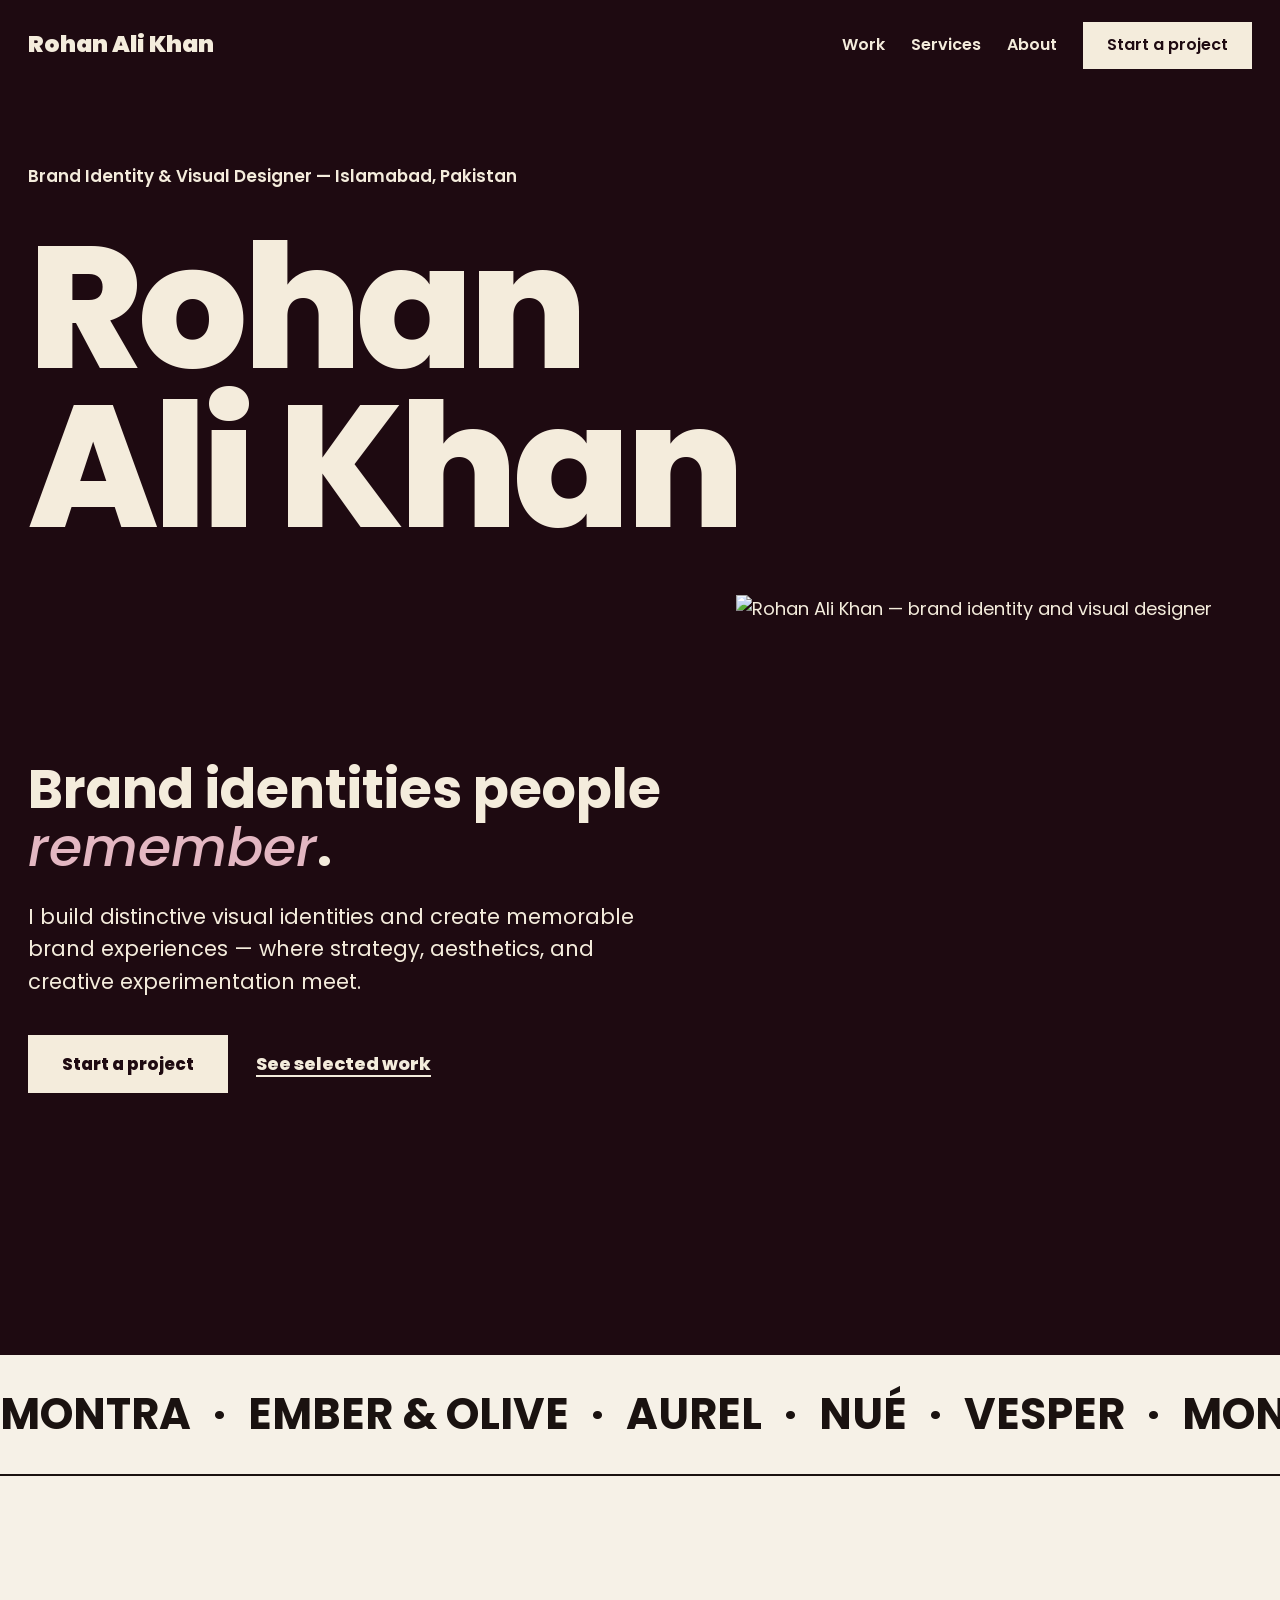
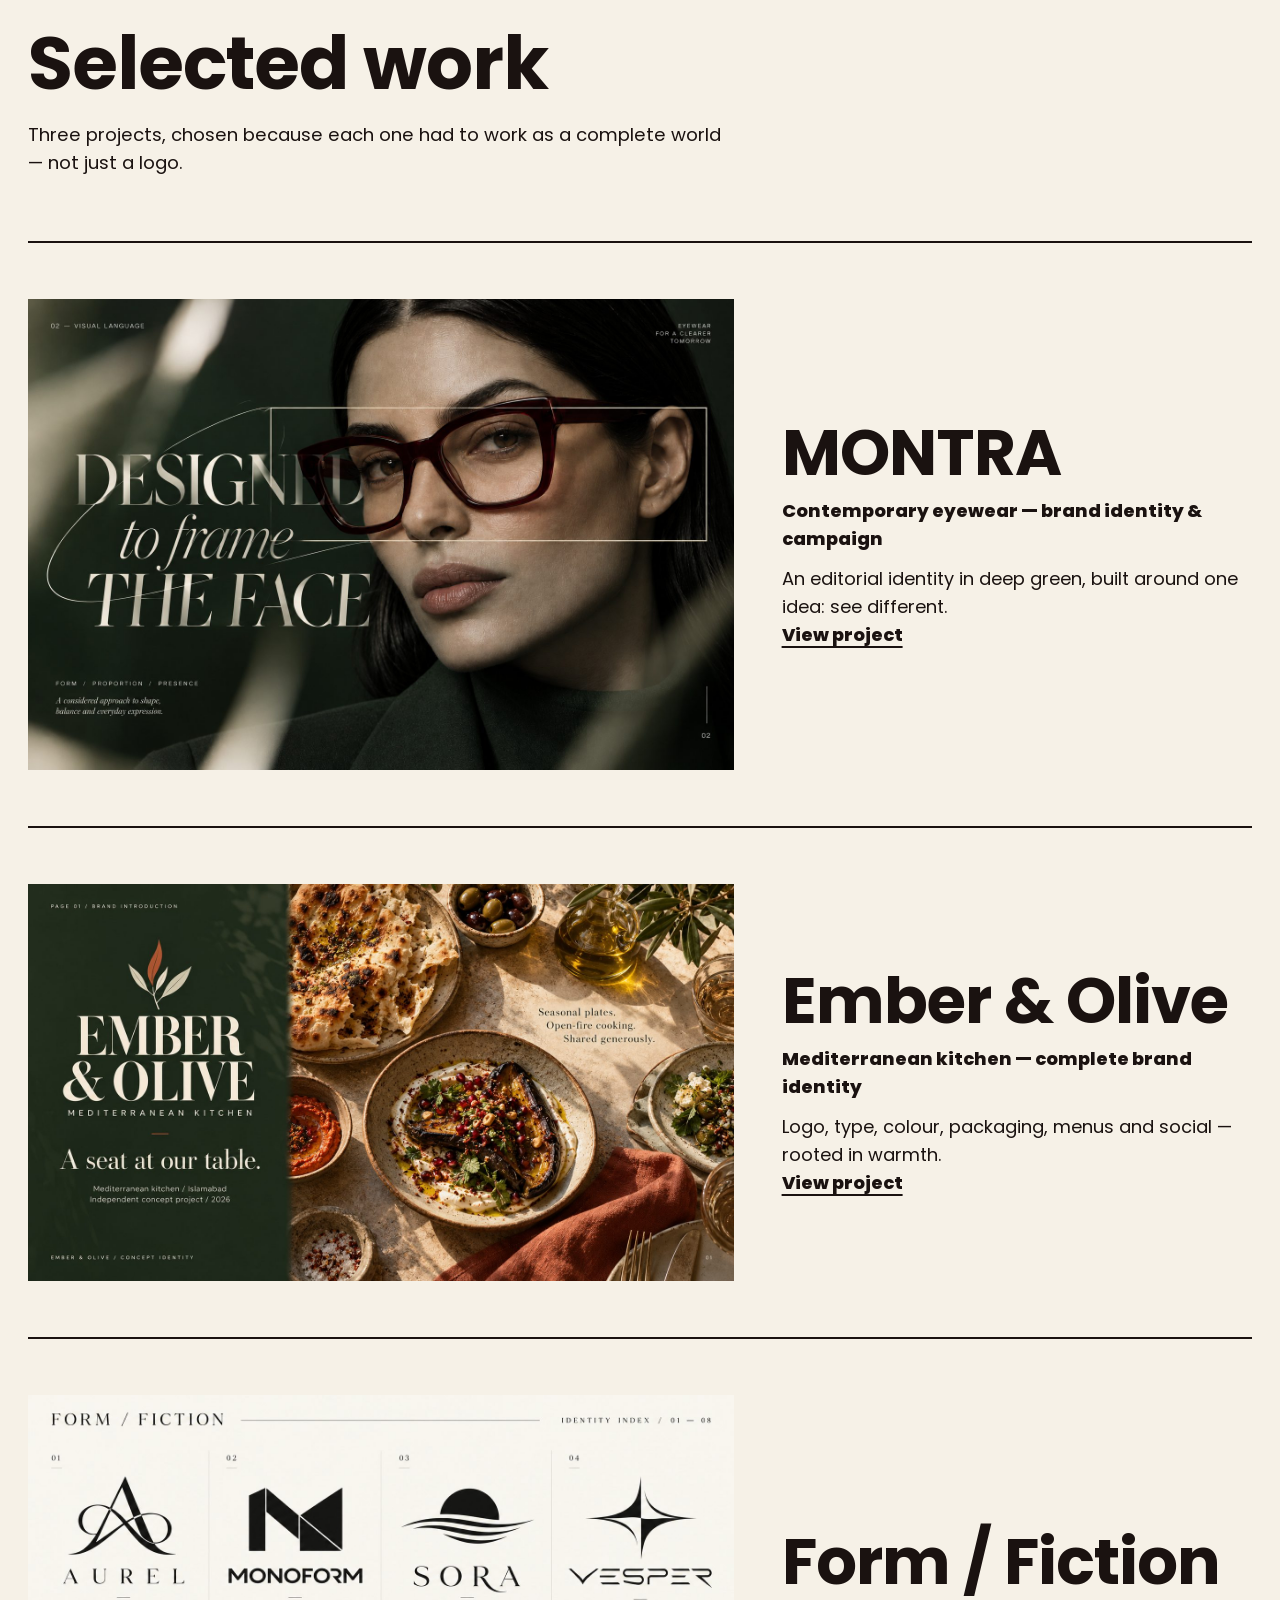
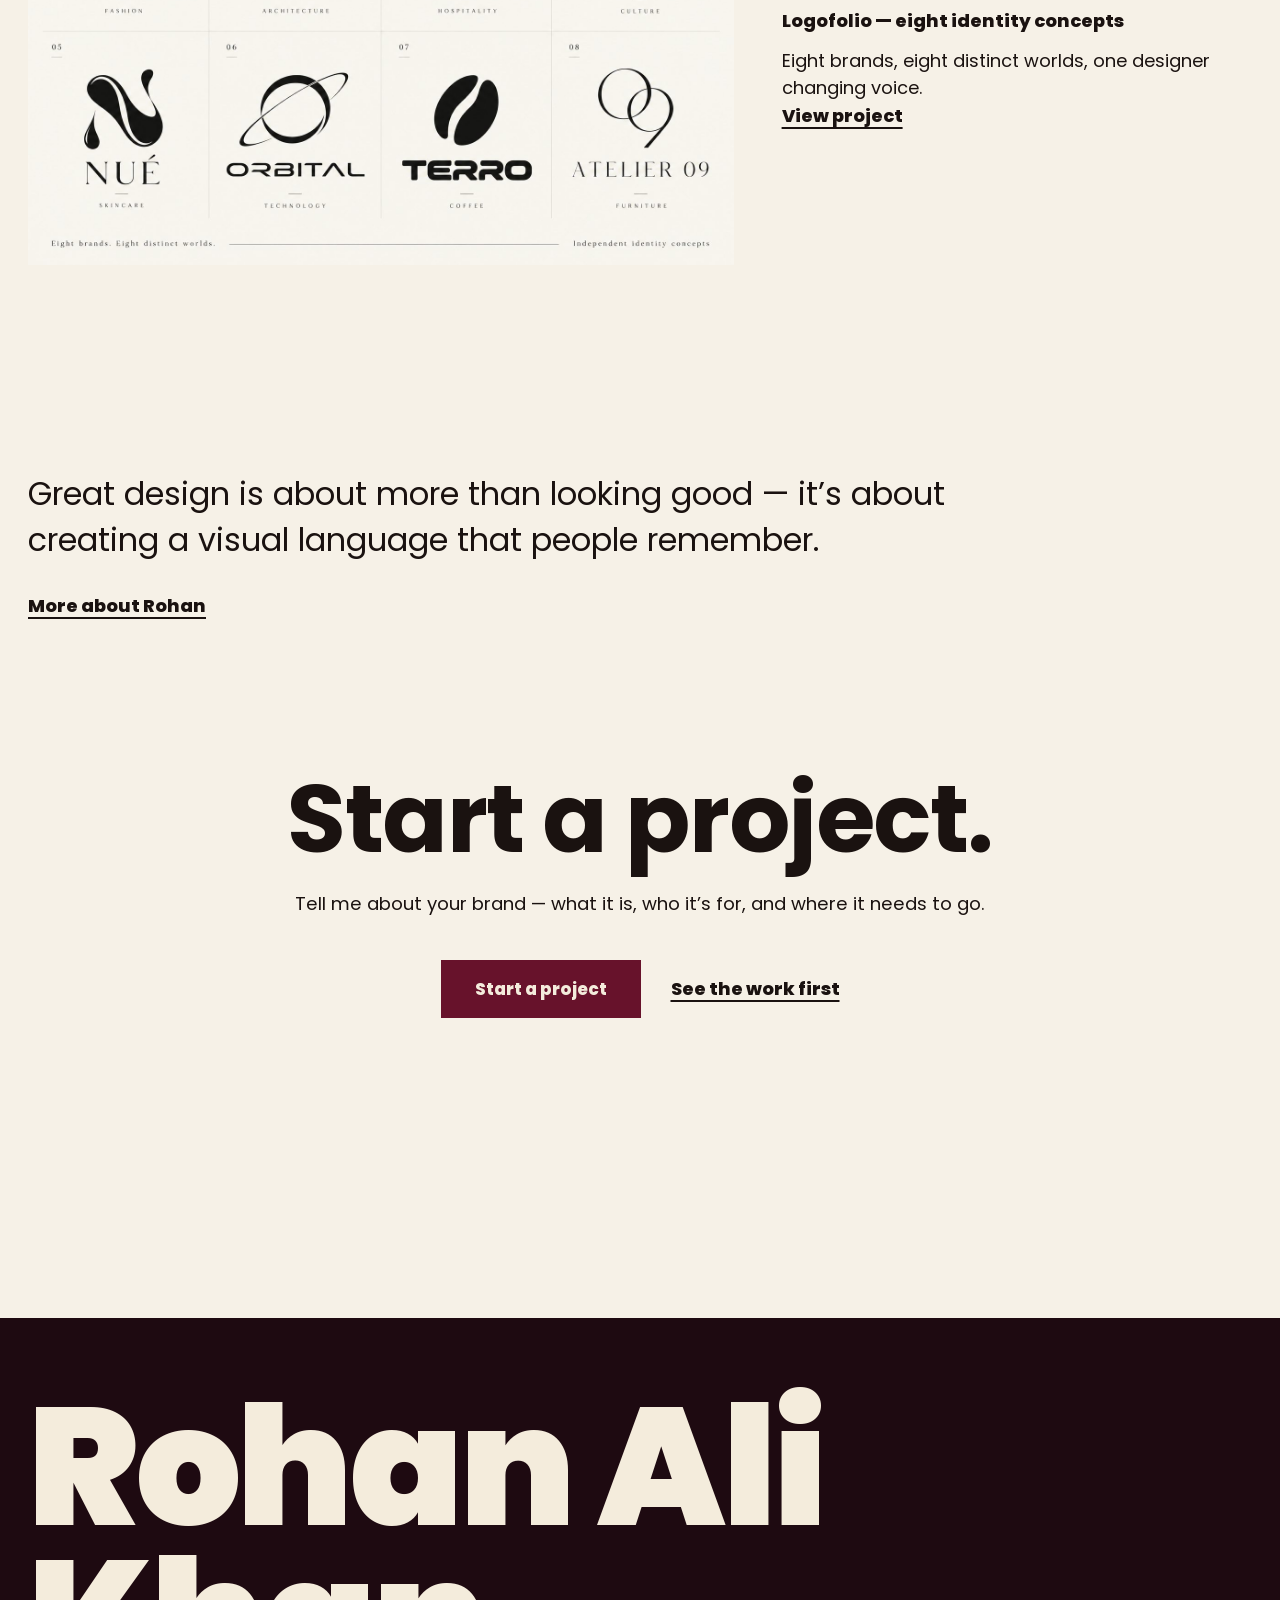
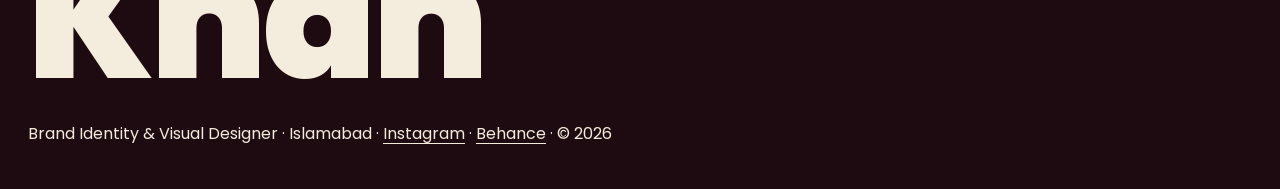
==== commit 5c4b39d2: "Poppins font, hero portrait cutout, premium motion, 3D ribbon to About" ====
--- a/index.html
+++ b/index.html
@@ -11,7 +11,7 @@
 <script>document.documentElement.className += " js";</script>
 <link rel="preconnect" href="https://fonts.googleapis.com">
 <link rel="preconnect" href="https://fonts.gstatic.com" crossorigin>
-<link href="https://fonts.googleapis.com/css2?family=Bodoni+Moda:ital,opsz,wght@0,6..96,500;0,6..96,700;0,6..96,900;1,6..96,500;1,6..96,700&family=Manrope:wght@400;600;800&display=swap" rel="stylesheet">
+<link href="https://fonts.googleapis.com/css2?family=Poppins:ital,wght@0,400;0,500;0,600;0,700;0,800;1,400;1,600&display=swap" rel="stylesheet">
 <link rel="stylesheet" href="assets/css/style.css">
 </head>
 <body>
@@ -42,10 +42,9 @@
             <a class="text-link text-link-light" href="work.html">See selected work</a>
           </div>
         </div>
-        <div class="stage">
-          <img class="poster" src="assets/img/form-cover.jpg" alt="Form / Fiction logofolio cover — a black ribbon sculpture" width="1536" height="1024" fetchpriority="high">
-          <span class="hint">Drag to turn</span>
-        </div>
+        <figure class="hero-portrait">
+          <img src="assets/img/rohan-portrait.png" alt="Rohan Ali Khan — brand identity and visual designer" width="854" height="1100" fetchpriority="high">
+        </figure>
       </div>
     </div>
   </section>
@@ -121,6 +120,5 @@
 </footer>
 
 <script src="assets/js/main.js" defer></script>
-<script type="module" src="assets/js/three-form.js"></script>
 </body>
 </html>
--- a/assets/css/style.css
+++ b/assets/css/style.css
@@ -1,6 +1,7 @@
 /* Rohan Ali Khan — theme: warm cream, espresso ink, Aurel wine (from his Aurel identity).
-   Dark wine-black for hero, dark chapters and footer. Bodoni Moda + Manrope (his own pairing).
-   Square corners. Motion: marquee, one reveal pattern, cursor preview, one 3D form. */
+   Type: Poppins — the font from his own Instagram posts (heavy rounded grotesque, 400–800).
+   Square corners. Motion: hero portrait entrance + float, marquee, one reveal pattern,
+   cursor preview, one 3D form on About. All motion disabled under prefers-reduced-motion. */
 :root {
   --paper: #f6f1e7;
   --paper-deep: #ece2cd;
@@ -18,10 +19,12 @@
 html { scroll-behavior: smooth; }
 body {
   background: var(--paper); color: var(--ink);
-  font-family: "Manrope", Helvetica, sans-serif;
+  font-family: "Poppins", Helvetica, sans-serif;
   font-size: 18px; line-height: 1.55;
   -webkit-font-smoothing: antialiased; overflow-x: hidden;
-}
+  animation: page-in 500ms ease-out both;
+}
+@keyframes page-in { from { opacity: 0; } to { opacity: 1; } }
 img { display: block; max-width: 100%; height: auto; background: var(--paper-deep); }
 figure { margin: 0; }
 a { color: inherit; }
@@ -33,7 +36,7 @@
 .hero :focus-visible, .block-dark :focus-visible, .nav :focus-visible, .footer :focus-visible { outline-color: var(--cream); }
 
 /* ---------- type ---------- */
-h1, h2, h3 { font-family: "Bodoni Moda", Didot, serif; font-weight: 700; letter-spacing: -0.015em; text-wrap: balance; }
+h1, h2, h3 { font-family: "Poppins", sans-serif; font-weight: 700; letter-spacing: -0.015em; text-wrap: balance; }
 h2 { font-size: clamp(2.7rem, 6vw, 4.6rem); line-height: 1.02; }
 h3 { font-size: clamp(2.4rem, 5vw, 4rem); line-height: 1.02; }
 .lede { font-size: clamp(1.1rem, 1.8vw, 1.32rem); line-height: 1.55; max-width: 34em; }
@@ -48,9 +51,12 @@
   padding: 22px max(var(--margin), calc((100vw - var(--measure)) / 2));
   position: relative; z-index: 50;
 }
-.wordmark { font-family: "Bodoni Moda", Didot, serif; font-weight: 900; font-size: 1.45rem; text-decoration: none; }
+.wordmark { font-family: "Poppins", sans-serif; font-weight: 900; font-size: 1.45rem; text-decoration: none; }
 .nav nav { display: flex; gap: 26px; margin-left: auto; align-items: center; }
-.nav nav a { text-decoration: none; font-size: 1rem; font-weight: 600; }
+.nav nav a { text-decoration: none; font-size: 1rem; font-weight: 600; position: relative; }
+.nav nav a::after { content: ""; position: absolute; left: 0; bottom: -5px; height: 2px; width: 100%; background: currentColor; transform: scaleX(0); transform-origin: left; transition: transform 320ms var(--ease-out); }
+.nav nav a:hover::after { transform: scaleX(1); }
+.nav nav a[aria-current="page"]::after { transform: scaleX(1); }
 .nav nav a:hover { text-decoration: underline; text-underline-offset: 4px; }
 .nav nav a[aria-current="page"] { text-decoration: underline; text-underline-offset: 4px; text-decoration-color: var(--accent-soft); text-decoration-thickness: 2px; }
 .nav-cta { background: var(--cream); color: var(--dark); text-decoration: none; font-weight: 800; padding: 11px 24px; transition: transform 120ms var(--ease-out); }
@@ -73,9 +79,9 @@
 .hero { background: var(--dark); color: var(--cream); padding: 72px var(--margin) 96px; }
 .hero-inner { max-width: var(--measure); margin: 0 auto; }
 .hero-role { font-weight: 600; font-size: 1.05rem; margin-bottom: 40px; }
-.hero-name { font-weight: 900; font-size: clamp(4.2rem, 13.5vw, 11.5rem); line-height: 0.92; letter-spacing: -0.02em; margin-bottom: 48px; }
+.hero-name { font-weight: 800; font-size: clamp(4.2rem, 13.5vw, 11.5rem); line-height: 0.92; letter-spacing: -0.03em; margin-bottom: 48px; }
 .hero-grid { display: grid; grid-template-columns: 1.25fr 1fr; gap: 64px; align-items: center; }
-.hero-line { font-family: "Bodoni Moda", Didot, serif; font-weight: 700; font-size: clamp(2rem, 4.2vw, 3.4rem); line-height: 1.08; margin-bottom: 24px; max-width: 12em; }
+.hero-line { font-family: "Poppins", sans-serif; font-weight: 700; font-size: clamp(2rem, 4.2vw, 3.4rem); line-height: 1.08; margin-bottom: 24px; max-width: 12em; }
 .hero-line em { font-style: italic; font-weight: 500; color: #e3b7c2; }
 .hero-copy .lede { margin-bottom: 36px; }
 .hero-actions { display: flex; align-items: center; gap: 28px; flex-wrap: wrap; }
@@ -87,6 +93,12 @@
 .stage.live .hint { opacity: 0.75; }
 .stage.live img.poster { display: none; }
 
+/* hero portrait — the opening image: cut-out portrait, animated entrance + slow float */
+.hero-portrait { justify-self: end; max-width: 520px; width: 100%; animation: portrait-in 1000ms cubic-bezier(0.22, 1, 0.36, 1) 300ms both; }
+.hero-portrait img { width: 100%; background: none; animation: portrait-float 7s ease-in-out 1.4s infinite alternate; }
+@keyframes portrait-in { from { opacity: 0; transform: translateY(36px) scale(0.96); } to { opacity: 1; transform: none; } }
+@keyframes portrait-float { from { transform: translateY(0); } to { transform: translateY(-12px); } }
+
 @keyframes rise { from { opacity: 0; transform: translateY(18px); } to { opacity: 1; transform: none; } }
 .hero-role, .hero-name, .hero-copy > *, .stage { animation: rise 300ms var(--ease-out) both; }
 .hero-name { animation-delay: 60ms; }
@@ -97,7 +109,7 @@
 
 /* ---------- marquee ---------- */
 .marquee { border-bottom: 2px solid var(--ink); overflow: hidden; padding: 26px 0; }
-.marquee-track { display: flex; width: max-content; font-family: "Bodoni Moda", Didot, serif; font-weight: 700; font-size: clamp(1.7rem, 3.4vw, 2.7rem); white-space: nowrap; animation: marquee 46s linear infinite; }
+.marquee-track { display: flex; width: max-content; font-family: "Poppins", sans-serif; font-weight: 700; font-size: clamp(1.7rem, 3.4vw, 2.7rem); white-space: nowrap; animation: marquee 46s linear infinite; }
 @keyframes marquee { from { transform: translateX(0); } to { transform: translateX(-50%); } }
 
 /* ---------- sections ---------- */
@@ -110,8 +122,8 @@
 .block-dark img { background: var(--dark-2); }
 
 /* reveal — one pattern, only when JS is available */
-html.js .reveal { opacity: 0; transform: translateY(24px); }
-html.js .reveal.in { opacity: 1; transform: none; transition: opacity 500ms var(--ease-out), transform 500ms var(--ease-out); }
+html.js .reveal { opacity: 0; transform: translateY(28px); }
+html.js .reveal.in { opacity: 1; transform: none; transition: opacity 700ms var(--ease-out), transform 700ms cubic-bezier(0.22, 1, 0.36, 1); }
 
 /* ---------- home: project teasers ---------- */
 .teaser { display: grid; grid-template-columns: 1.5fr 1fr; gap: 48px; align-items: center; padding: 56px 0; border-top: 2px solid var(--ink); text-decoration: none; }
@@ -124,7 +136,7 @@
 /* ---------- work page: index list ---------- */
 .work-list { border-top: 2px solid var(--ink); }
 .work-row { display: grid; grid-template-columns: auto 1fr auto; gap: 8px 36px; align-items: baseline; padding: 34px 0; border-bottom: 2px solid var(--ink); text-decoration: none; }
-.work-row .w-name { font-family: "Bodoni Moda", Didot, serif; font-weight: 700; font-size: clamp(2rem, 5vw, 3.6rem); line-height: 1; }
+.work-row .w-name { font-family: "Poppins", sans-serif; font-weight: 700; font-size: clamp(2rem, 5vw, 3.6rem); line-height: 1; }
 .work-row .w-scope { font-weight: 600; }
 .work-row .w-year { font-weight: 800; color: var(--accent); }
 .work-row:hover .w-name { color: var(--accent); }
@@ -134,7 +146,7 @@
 
 /* ---------- project pages ---------- */
 .page-hero { padding: 110px var(--margin) 0; }
-.page-hero h1 { font-family: "Bodoni Moda", Didot, serif; font-weight: 900; font-size: clamp(3.4rem, 10vw, 8rem); line-height: 0.95; letter-spacing: -0.02em; margin-bottom: 22px; }
+.page-hero h1 { font-family: "Poppins", sans-serif; font-weight: 900; font-size: clamp(3.4rem, 10vw, 8rem); line-height: 0.95; letter-spacing: -0.02em; margin-bottom: 22px; }
 .page-hero .scope { font-weight: 800; font-size: 1.1rem; margin-bottom: 16px; }
 .gallery { padding-top: 70px; }
 .row { display: grid; grid-template-columns: 1fr 1fr; gap: 32px; margin-bottom: 32px; }
@@ -144,30 +156,30 @@
 .piece-dark { margin-left: calc(-1 * var(--margin)); margin-right: calc(-1 * var(--margin)); padding: 80px var(--margin) 48px; }
 .piece-dark > * { max-width: var(--measure); margin-left: auto; margin-right: auto; }
 .prev-next { display: flex; justify-content: space-between; gap: 24px; flex-wrap: wrap; padding: 70px 0 0; }
-.prev-next a { font-family: "Bodoni Moda", Didot, serif; font-weight: 700; font-size: clamp(1.5rem, 3vw, 2.2rem); text-decoration: none; }
+.prev-next a { font-family: "Poppins", sans-serif; font-weight: 700; font-size: clamp(1.5rem, 3vw, 2.2rem); text-decoration: none; }
 .prev-next a:hover { color: var(--accent); }
-.prev-next .dir { display: block; font-family: "Manrope", sans-serif; font-size: 0.95rem; font-weight: 800; margin-bottom: 6px; }
+.prev-next .dir { display: block; font-family: "Poppins", sans-serif; font-size: 0.95rem; font-weight: 800; margin-bottom: 6px; }
 
 /* ---------- services ---------- */
 .service-list { border-top: 2px solid var(--ink); }
 .service-row { display: grid; grid-template-columns: 1fr 1.6fr; gap: 6px 32px; padding: 28px 0; border-bottom: 2px solid var(--ink); align-items: baseline; }
-.service-row dt { font-family: "Bodoni Moda", Didot, serif; font-weight: 700; font-size: 1.6rem; }
+.service-row dt { font-family: "Poppins", sans-serif; font-weight: 700; font-size: 1.6rem; }
 .service-row dd { font-size: 1.06rem; }
 
 /* ---------- about ---------- */
 .about-copy { font-size: clamp(1.35rem, 2.7vw, 2rem); line-height: 1.45; max-width: 29em; }
-.brand-names { font-family: "Bodoni Moda", Didot, serif; font-weight: 700; font-size: clamp(1.6rem, 3.6vw, 2.6rem); line-height: 1.35; }
+.brand-names { font-family: "Poppins", sans-serif; font-weight: 700; font-size: clamp(1.6rem, 3.6vw, 2.6rem); line-height: 1.35; }
 
 /* ---------- contact band / page ---------- */
 .contact { text-align: center; padding-bottom: 150px; }
 .contact h2 { font-size: clamp(3rem, 8vw, 6rem); margin-bottom: 22px; }
 .contact p { margin: 0 auto 42px; font-size: 1.14rem; }
 .contact-actions { display: flex; align-items: center; justify-content: center; gap: 30px; flex-wrap: wrap; }
-.contact-big { font-family: "Bodoni Moda", Didot, serif; font-weight: 900; font-size: clamp(3.2rem, 10vw, 8.5rem); line-height: 0.95; letter-spacing: -0.02em; margin-bottom: 30px; }
+.contact-big { font-family: "Poppins", sans-serif; font-weight: 900; font-size: clamp(3.2rem, 10vw, 8.5rem); line-height: 0.95; letter-spacing: -0.02em; margin-bottom: 30px; }
 
 /* ---------- footer ---------- */
 .footer { background: var(--dark); color: var(--cream); padding: 72px var(--margin) 42px; margin-top: 150px; }
-.footer-name { font-family: "Bodoni Moda", Didot, serif; font-weight: 900; letter-spacing: -0.02em; line-height: 0.92; font-size: clamp(3.4rem, 13vw, 11rem); max-width: var(--measure); margin: 0 auto 26px; }
+.footer-name { font-family: "Poppins", sans-serif; font-weight: 900; letter-spacing: -0.02em; line-height: 0.92; font-size: clamp(3.4rem, 13vw, 11rem); max-width: var(--measure); margin: 0 auto 26px; }
 .footer-small { max-width: var(--measure); margin: 0 auto; font-size: 1rem; }
 .footer-small a { text-decoration: underline; text-underline-offset: 4px; }
 
@@ -178,6 +190,7 @@
   .nav.open nav { display: flex; }
   .hero-grid { grid-template-columns: 1fr; gap: 44px; }
   .stage { justify-self: start; max-width: 420px; }
+  .hero-portrait { justify-self: start; max-width: 420px; }
   .teaser { grid-template-columns: 1fr; gap: 26px; }
   .work-row { grid-template-columns: 1fr; gap: 4px; }
   .row { grid-template-columns: 1fr; }
@@ -188,7 +201,9 @@
 }
 @media (prefers-reduced-motion: reduce) {
   html { scroll-behavior: auto; }
-  .hero-role, .hero-name, .hero-copy > *, .stage { animation: none; }
+  body { animation: none; }
+  .hero-role, .hero-name, .hero-copy > *, .stage, .hero-portrait { animation: none; }
+  .hero-portrait img { animation: none; }
   .marquee-track { animation: none; }
   html.js .reveal { opacity: 1; transform: none; }
 }
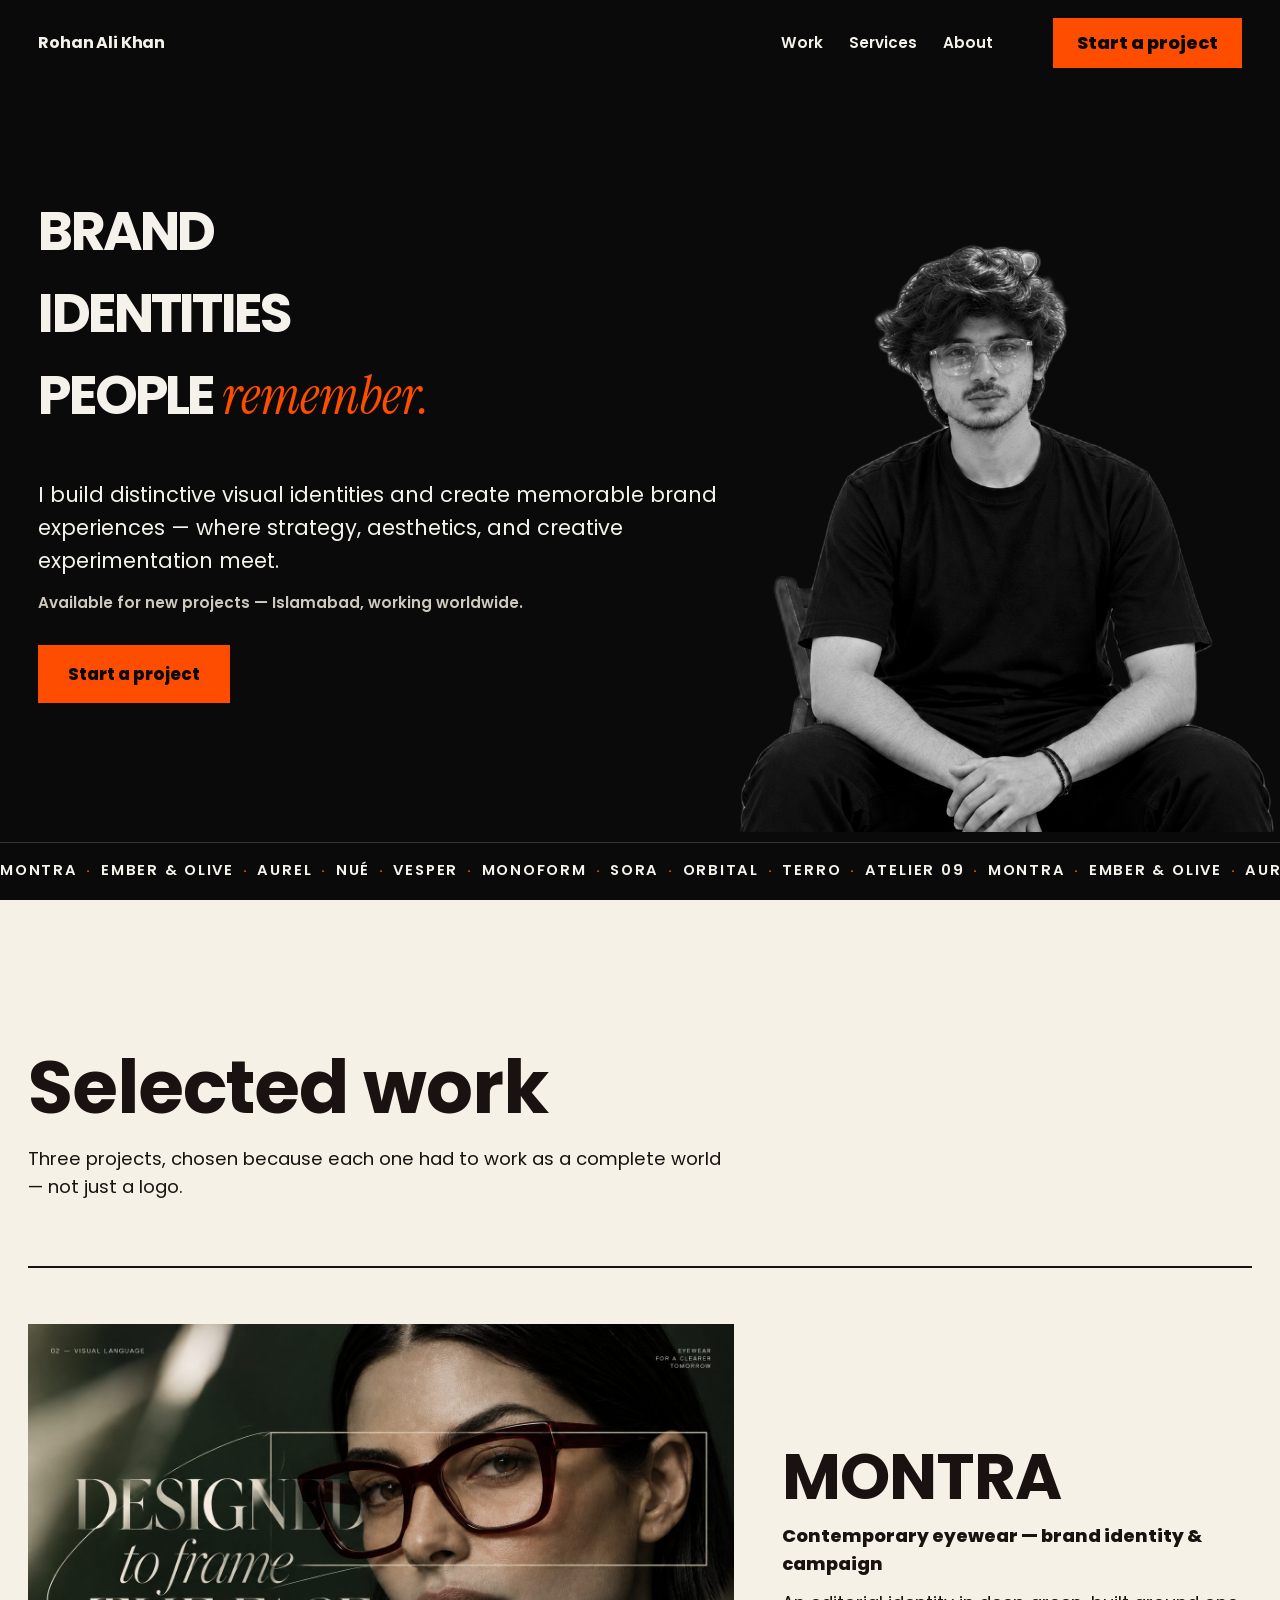
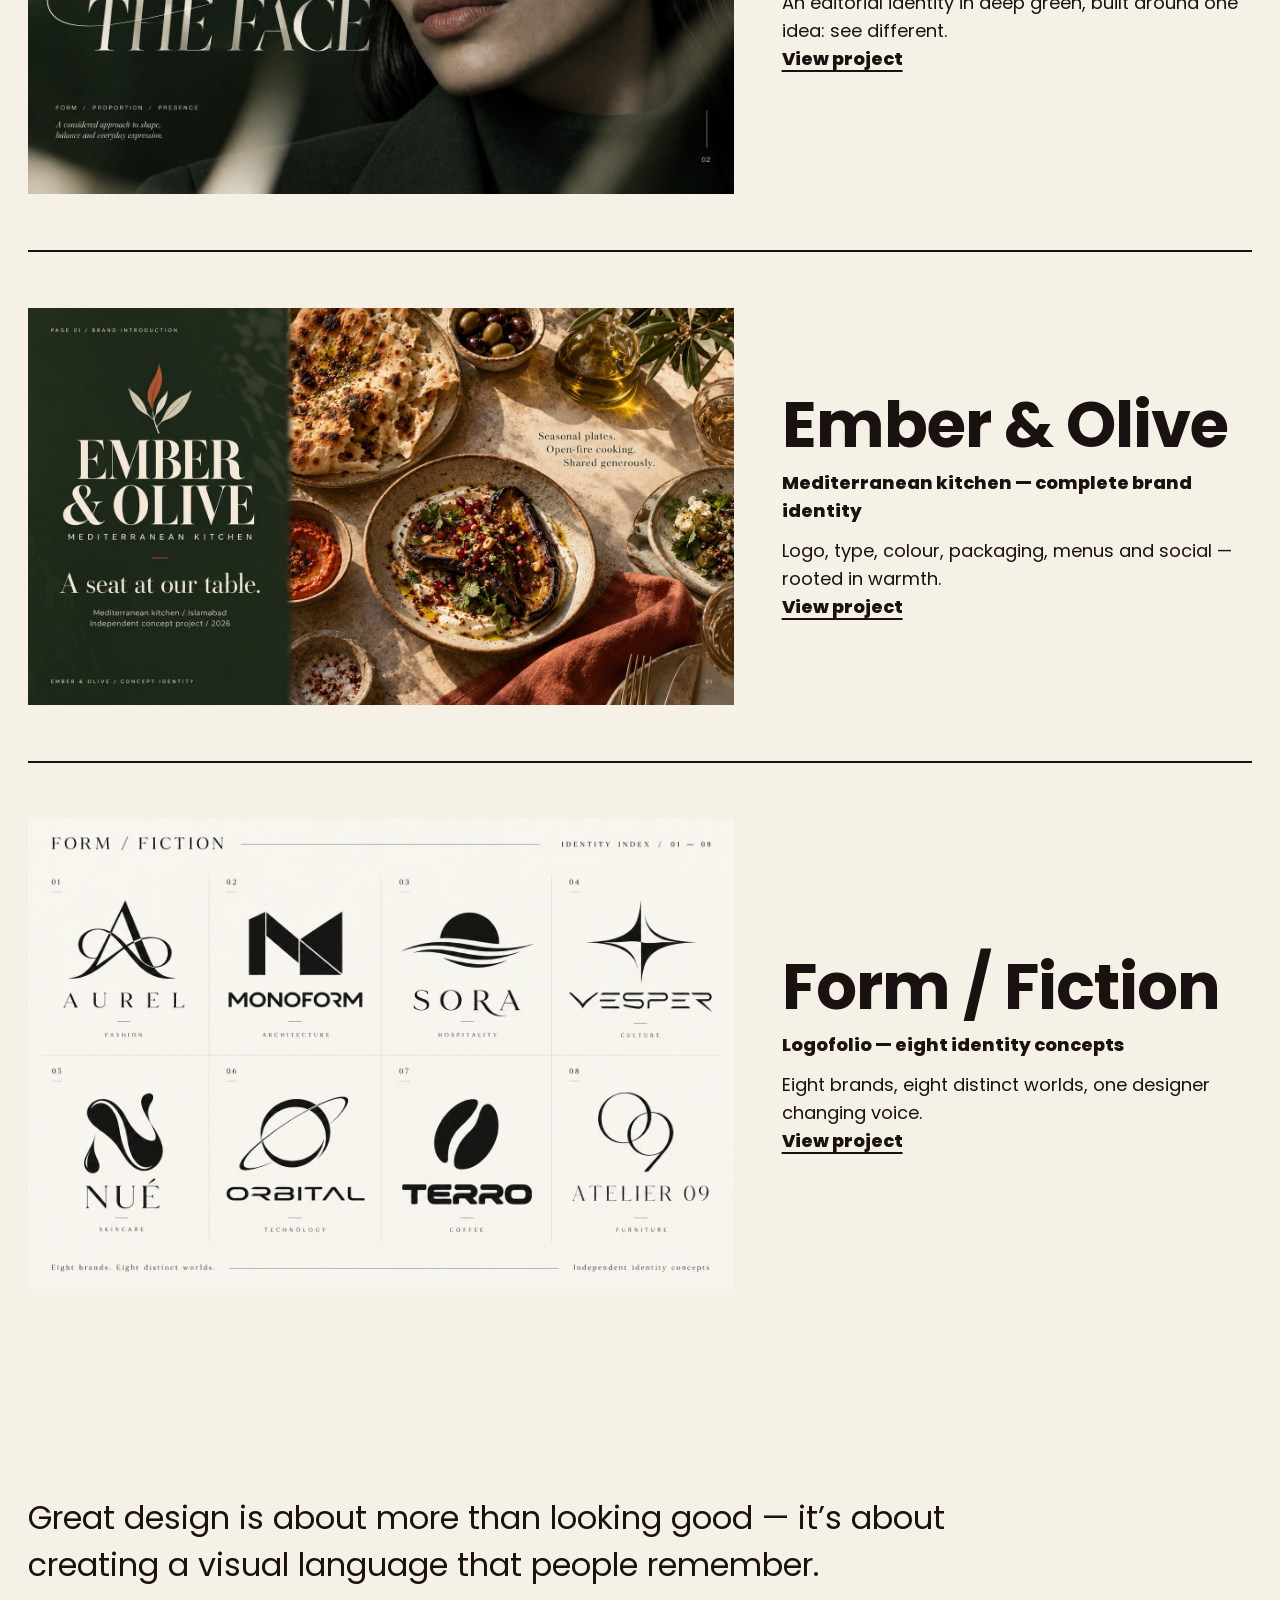
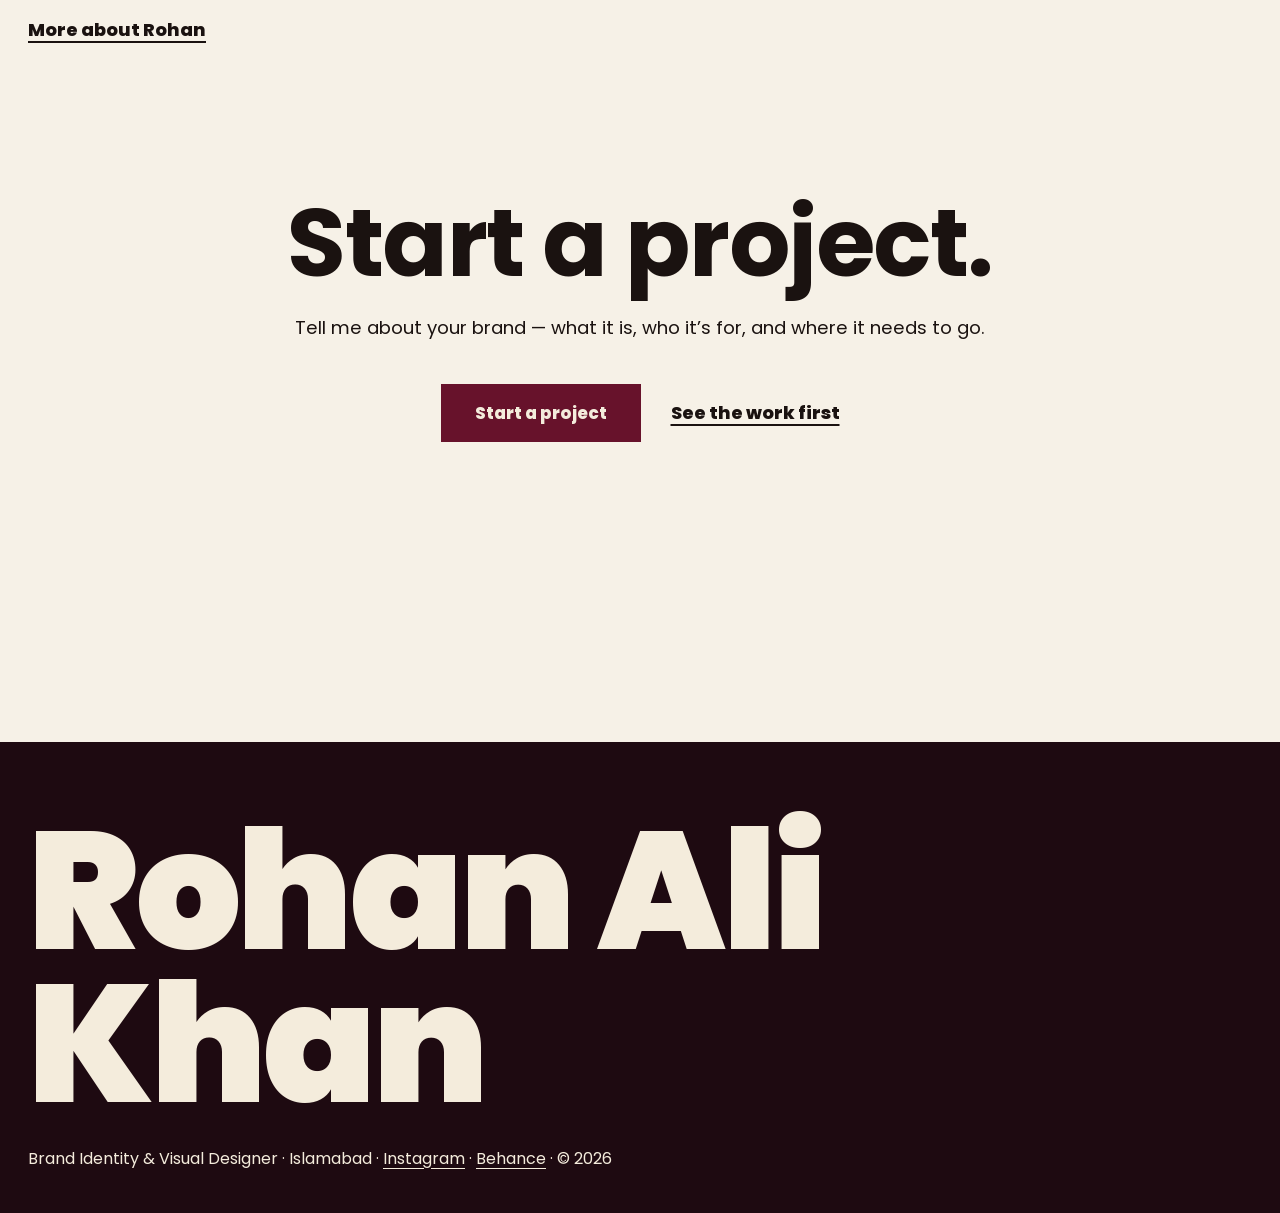
==== commit b130569b: "Rebuild hero: promise headline, full-bleed dark stage, large portrait, ticker" ====
--- a/index.html
+++ b/index.html
@@ -12,49 +12,89 @@
 <link rel="preconnect" href="https://fonts.googleapis.com">
 <link rel="preconnect" href="https://fonts.gstatic.com" crossorigin>
 <link href="https://fonts.googleapis.com/css2?family=Poppins:ital,wght@0,400;0,500;0,600;0,700;0,800;1,400;1,600&display=swap" rel="stylesheet">
+<link href="https://fonts.googleapis.com/css2?family=Archivo+Black&family=Instrument+Serif:ital@0;1&display=swap" rel="stylesheet">
 <link rel="stylesheet" href="assets/css/style.css">
+<style>
+/* Index hero rebuild — hero + header only. Overrides the shared stylesheet on this page;
+   every section below the hero keeps its existing styles and content untouched. */
+body { animation: none; }
+.nav { background: #0A0A0B; color: #F5F2EC; position: absolute; top: 0; left: 0; right: 0; z-index: 50; padding: 18px clamp(16px, 3vw, 48px); }
+.wordmark { font-size: 1rem; font-weight: 700; letter-spacing: -0.01em; }
+.nav nav a { font-size: 0.95rem; }
+.nav-cta { background: #FF4D00; color: #0A0A0B; margin-left: 28px; }
+.nav-cta:hover { background: #E64400; color: #0A0A0B; }
+.menu-btn { margin-left: 14px; }
+.hero { background: #0A0A0B; color: #F5F2EC; min-height: 100svh; display: flex; flex-direction: column; padding: 0; position: relative; overflow: hidden; }
+.hero-inner { max-width: none; width: 100%; margin: 0; flex: 1; display: flex; flex-direction: column; justify-content: center; padding: 108px clamp(16px, 3vw, 48px) 44px; position: relative; z-index: 2; }
+.hero-headline { font-family: "Archivo Black", "Arial Black", sans-serif; font-weight: 400; text-transform: uppercase; font-size: clamp(3.5rem, 11vw, 10rem); line-height: 0.9; letter-spacing: -0.02em; color: #F5F2EC; margin: 0 0 30px; }
+.hero-line { display: block; white-space: nowrap; animation: hero-rise 420ms cubic-bezier(0.22, 1, 0.36, 1) both; }
+.hero-line:nth-child(2) { animation-delay: 75ms; }
+.hero-line:nth-child(3) { animation-delay: 150ms; }
+.hero-line em { font-family: "Instrument Serif", Georgia, serif; font-style: italic; font-weight: 400; text-transform: none; letter-spacing: 0; color: #FF4D00; }
+@keyframes hero-rise { from { opacity: 0; transform: translateY(24px); } to { opacity: 1; transform: none; } }
+.hero-lede { color: #F5F2EC; margin: 0 0 14px; max-width: 36em; }
+.hero-status { font-size: 0.95rem; font-weight: 600; color: #CFCAC0; margin: 0 0 30px; max-width: none; }
+.hero-actions { display: flex; flex-wrap: wrap; gap: 16px; }
+.hero-cta { display: inline-block; background: #FF4D00; color: #0A0A0B; font-weight: 800; font-size: 1.05rem; text-decoration: none; padding: 16px 30px; min-height: 48px; }
+.hero-cta:hover { background: #E64400; }
+.hero-cta:focus-visible, .nav-cta:focus-visible { outline: 3px solid #F5F2EC; outline-offset: 3px; }
+.hero-portrait { position: absolute; right: clamp(0px, 2vw, 32px); bottom: 68px; height: min(78svh, 760px); width: auto; z-index: 1; animation: none; }
+.hero-portrait img { height: 100%; width: auto; max-width: none; background: none; filter: grayscale(1) contrast(1.05); animation: none; }
+.hero-portrait:hover img { filter: none; }
+.hero-marquee { border-top: 1px solid rgba(245, 242, 236, 0.18); border-bottom: none; padding: 16px 0 18px; position: relative; z-index: 2; background: #0A0A0B; }
+.hero-marquee .marquee-track { font-weight: 600; font-size: 0.92rem; letter-spacing: 0.12em; text-transform: uppercase; animation: hero-marquee 60s linear infinite; }
+@keyframes hero-marquee { from { transform: translateX(0); } to { transform: translateX(-50%); } }
+.hero-marquee .sep { color: #FF4D00; padding: 0 0.6em; }
+@media (max-width: 860px) {
+  .nav nav { margin-left: 0; }
+  .nav-cta { margin-left: auto; }
+  .hero-inner { padding-top: 96px; justify-content: flex-start; }
+  .hero-portrait { position: static; height: auto; width: min(420px, 88vw); margin: 32px auto 0; }
+  .hero-portrait img { height: auto; width: 100%; max-width: 100%; }
+}
+@media (max-width: 520px) {
+  .hero-headline { font-size: clamp(2.4rem, 11vw, 3.5rem); }
+  .hero-cta { width: 100%; text-align: center; padding: 18px 30px; }
+}
+@media (prefers-reduced-motion: reduce) {
+  .hero-line, .hero-marquee .marquee-track { animation: none; }
+}
+</style>
 </head>
 <body>
 <a class="skip" href="#work">Skip to work</a>
 
 <header class="nav">
   <a class="wordmark" href="index.html">Rohan Ali Khan</a>
-  <button class="menu-btn" aria-expanded="false" aria-controls="navlinks">Menu</button>
   <nav id="navlinks" aria-label="Sections">
     <a href="work.html">Work</a>
     <a href="about.html#services">Services</a>
     <a href="about.html">About</a>
-    <a class="nav-cta" href="contact.html">Start a project</a>
   </nav>
+  <a class="nav-cta" href="contact.html">Start a project</a>
+  <button class="menu-btn" aria-expanded="false" aria-controls="navlinks">Menu</button>
 </header>
 
 <main>
   <section class="hero">
     <div class="hero-inner">
-      <p class="hero-role">Brand Identity &amp; Visual Designer — Islamabad, Pakistan</p>
-      <h1 class="hero-name">Rohan<br>Ali Khan</h1>
-      <div class="hero-grid">
-        <div class="hero-copy">
-          <p class="hero-line">Brand identities people <em>remember</em>.</p>
-          <p class="lede">I build distinctive visual identities and create memorable brand experiences — where strategy, aesthetics, and creative experimentation meet.</p>
-          <div class="hero-actions">
-            <a class="btn btn-light" href="contact.html">Start a project</a>
-            <a class="text-link text-link-light" href="work.html">See selected work</a>
-          </div>
-        </div>
-        <figure class="hero-portrait">
-          <img src="assets/img/rohan-portrait.png" alt="Rohan Ali Khan — brand identity and visual designer" width="854" height="1100" fetchpriority="high">
-        </figure>
+      <h1 class="hero-headline"><span class="hero-line">Brand</span><span class="hero-line">identities</span><span class="hero-line">people <em>remember.</em></span></h1>
+      <p class="lede hero-lede">I build distinctive visual identities and create memorable brand experiences — where strategy, aesthetics, and creative experimentation meet.</p>
+      <p class="hero-status">Available for new projects — Islamabad, working worldwide.</p>
+      <div class="hero-actions">
+        <a class="hero-cta" href="#contact">Start a project</a>
+      </div>
+    </div>
+    <figure class="hero-portrait">
+      <img src="assets/img/rohan-portrait.png" alt="Rohan Ali Khan — brand identity and visual designer" width="854" height="1100" fetchpriority="high">
+    </figure>
+    <div class="marquee hero-marquee" aria-label="Brands designed: MONTRA, Ember and Olive, Aurel, Nué, Vesper, Monoform, Sora, Orbital, Terro, Atelier 09">
+      <div class="marquee-track">
+        <span>MONTRA<span class="sep" aria-hidden="true">·</span>EMBER &amp; OLIVE<span class="sep" aria-hidden="true">·</span>AUREL<span class="sep" aria-hidden="true">·</span>NU&Eacute;<span class="sep" aria-hidden="true">·</span>VESPER<span class="sep" aria-hidden="true">·</span>MONOFORM<span class="sep" aria-hidden="true">·</span>SORA<span class="sep" aria-hidden="true">·</span>ORBITAL<span class="sep" aria-hidden="true">·</span>TERRO<span class="sep" aria-hidden="true">·</span>ATELIER 09<span class="sep" aria-hidden="true">·</span></span>
+        <span aria-hidden="true">MONTRA<span class="sep" aria-hidden="true">·</span>EMBER &amp; OLIVE<span class="sep" aria-hidden="true">·</span>AUREL<span class="sep" aria-hidden="true">·</span>NU&Eacute;<span class="sep" aria-hidden="true">·</span>VESPER<span class="sep" aria-hidden="true">·</span>MONOFORM<span class="sep" aria-hidden="true">·</span>SORA<span class="sep" aria-hidden="true">·</span>ORBITAL<span class="sep" aria-hidden="true">·</span>TERRO<span class="sep" aria-hidden="true">·</span>ATELIER 09<span class="sep" aria-hidden="true">·</span></span>
       </div>
     </div>
   </section>
-
-  <div class="marquee" aria-label="Brands designed: MONTRA, Ember and Olive, Aurel, Nué, Vesper, Monoform, Sora, Orbital, Terro, Atelier 09">
-    <div class="marquee-track">
-      <span>MONTRA&ensp;·&ensp;EMBER &amp; OLIVE&ensp;·&ensp;AUREL&ensp;·&ensp;NU&Eacute;&ensp;·&ensp;VESPER&ensp;·&ensp;MONOFORM&ensp;·&ensp;SORA&ensp;·&ensp;ORBITAL&ensp;·&ensp;TERRO&ensp;·&ensp;ATELIER 09&ensp;·&ensp;</span>
-      <span aria-hidden="true">MONTRA&ensp;·&ensp;EMBER &amp; OLIVE&ensp;·&ensp;AUREL&ensp;·&ensp;NU&Eacute;&ensp;·&ensp;VESPER&ensp;·&ensp;MONOFORM&ensp;·&ensp;SORA&ensp;·&ensp;ORBITAL&ensp;·&ensp;TERRO&ensp;·&ensp;ATELIER 09&ensp;·&ensp;</span>
-    </div>
-  </div>
 
   <section id="work">
     <div class="wrap">
@@ -102,7 +142,7 @@
     </div>
   </section>
 
-  <section class="contact">
+  <section class="contact" id="contact">
     <div class="wrap reveal">
       <h2>Start a project.</h2>
       <p>Tell me about your brand — what it is, who it&rsquo;s for, and where it needs to go.</p>
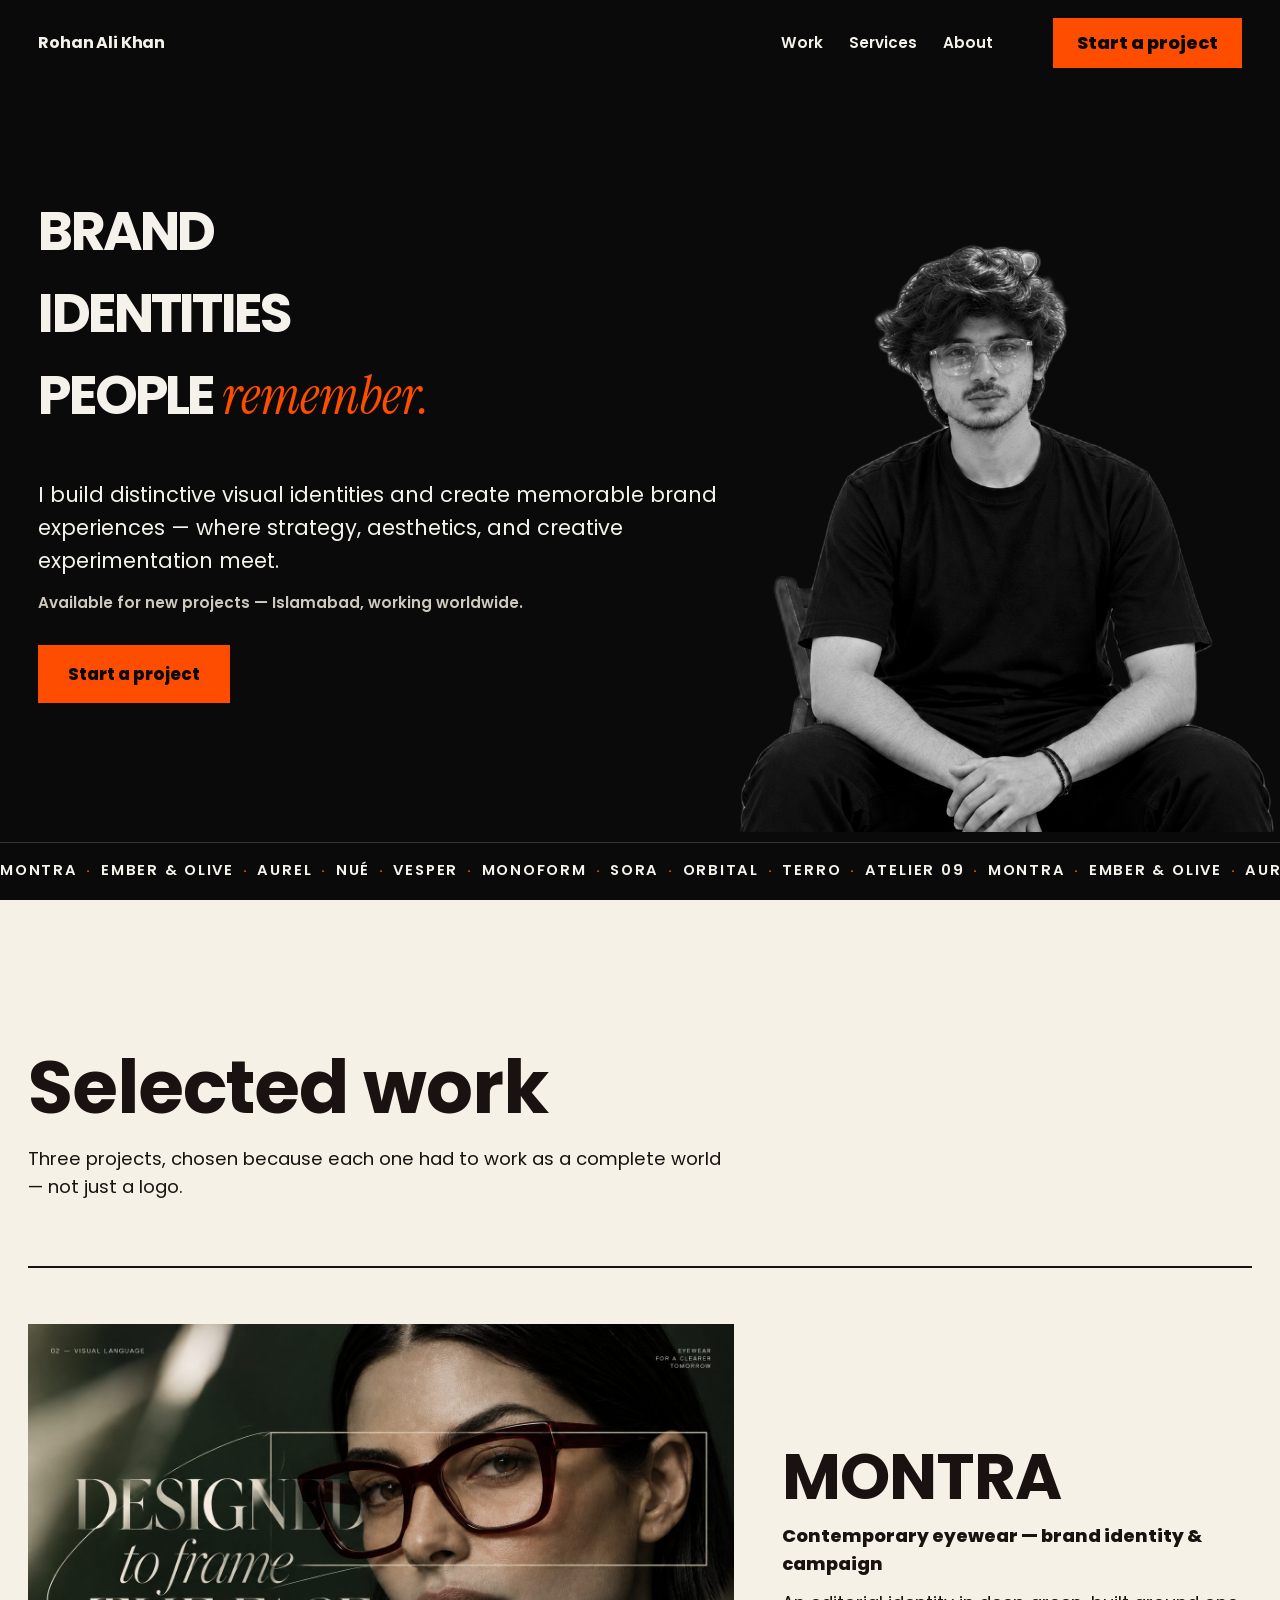
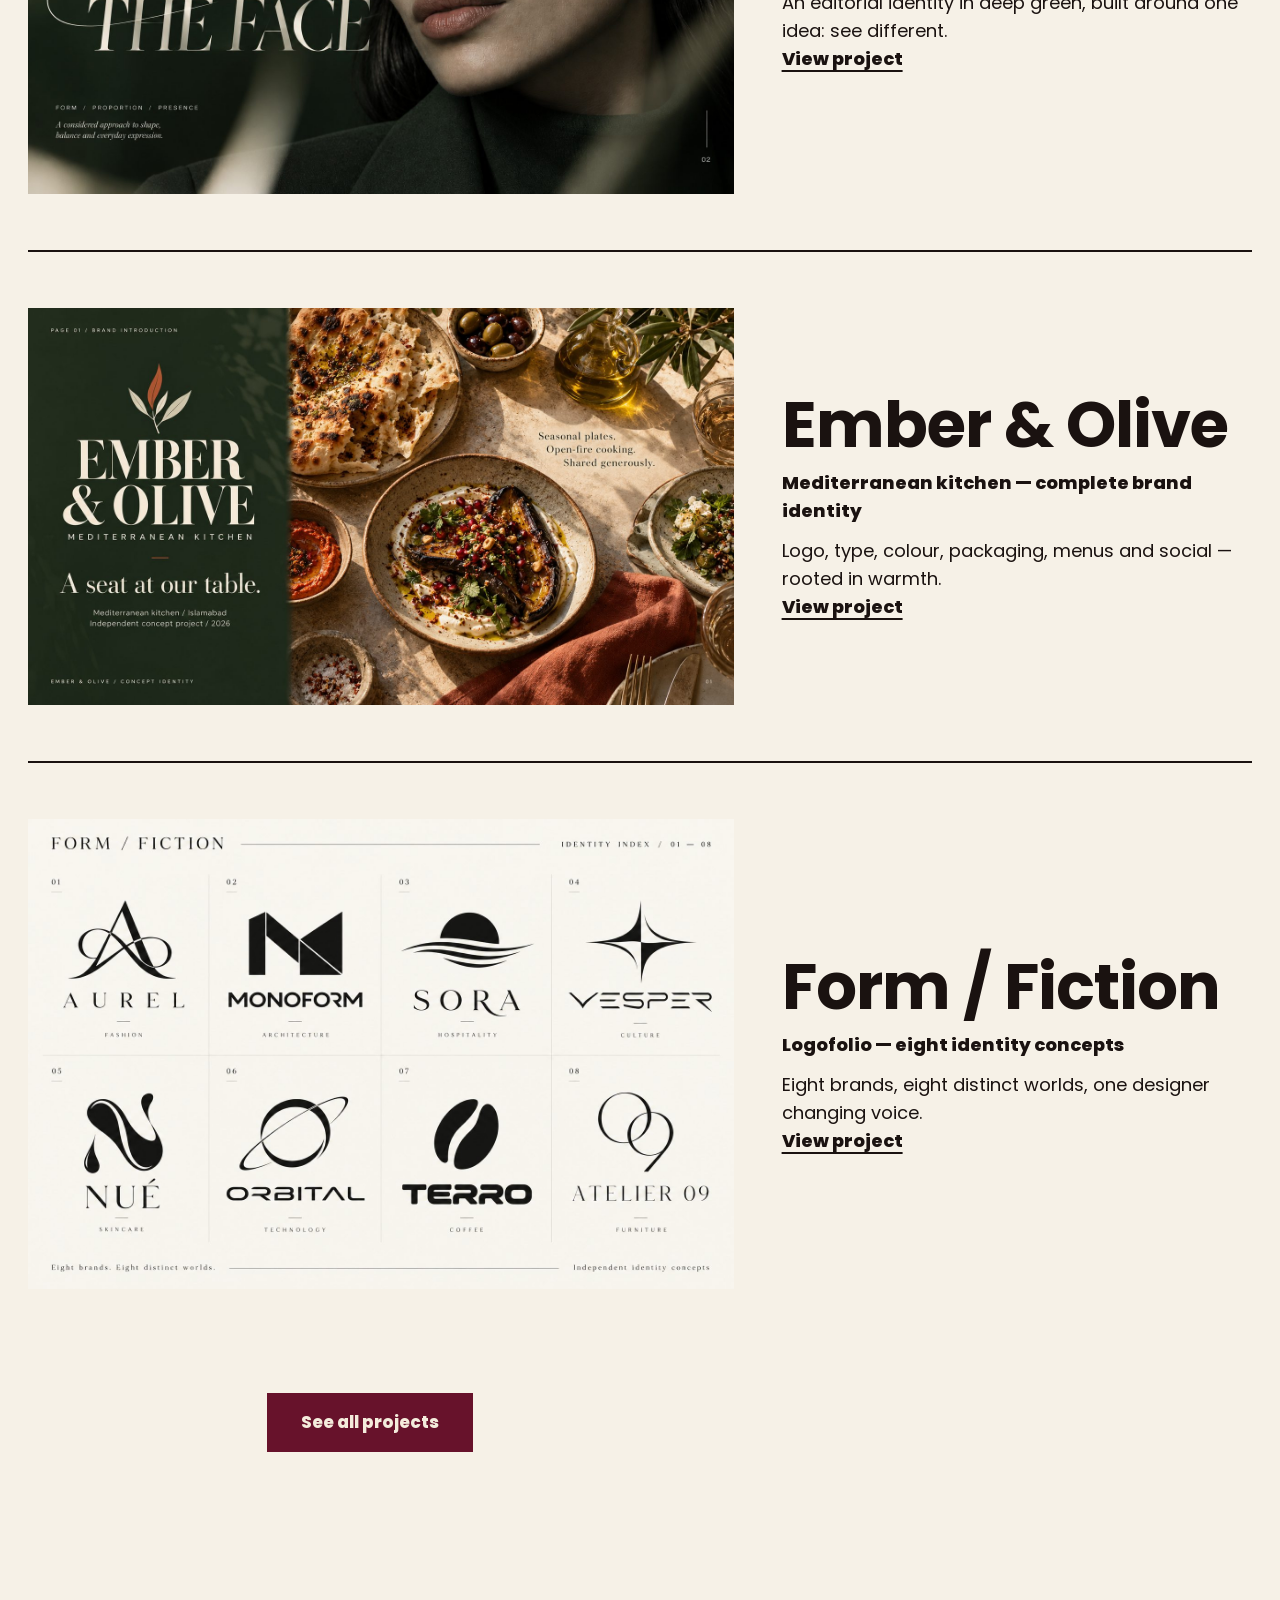
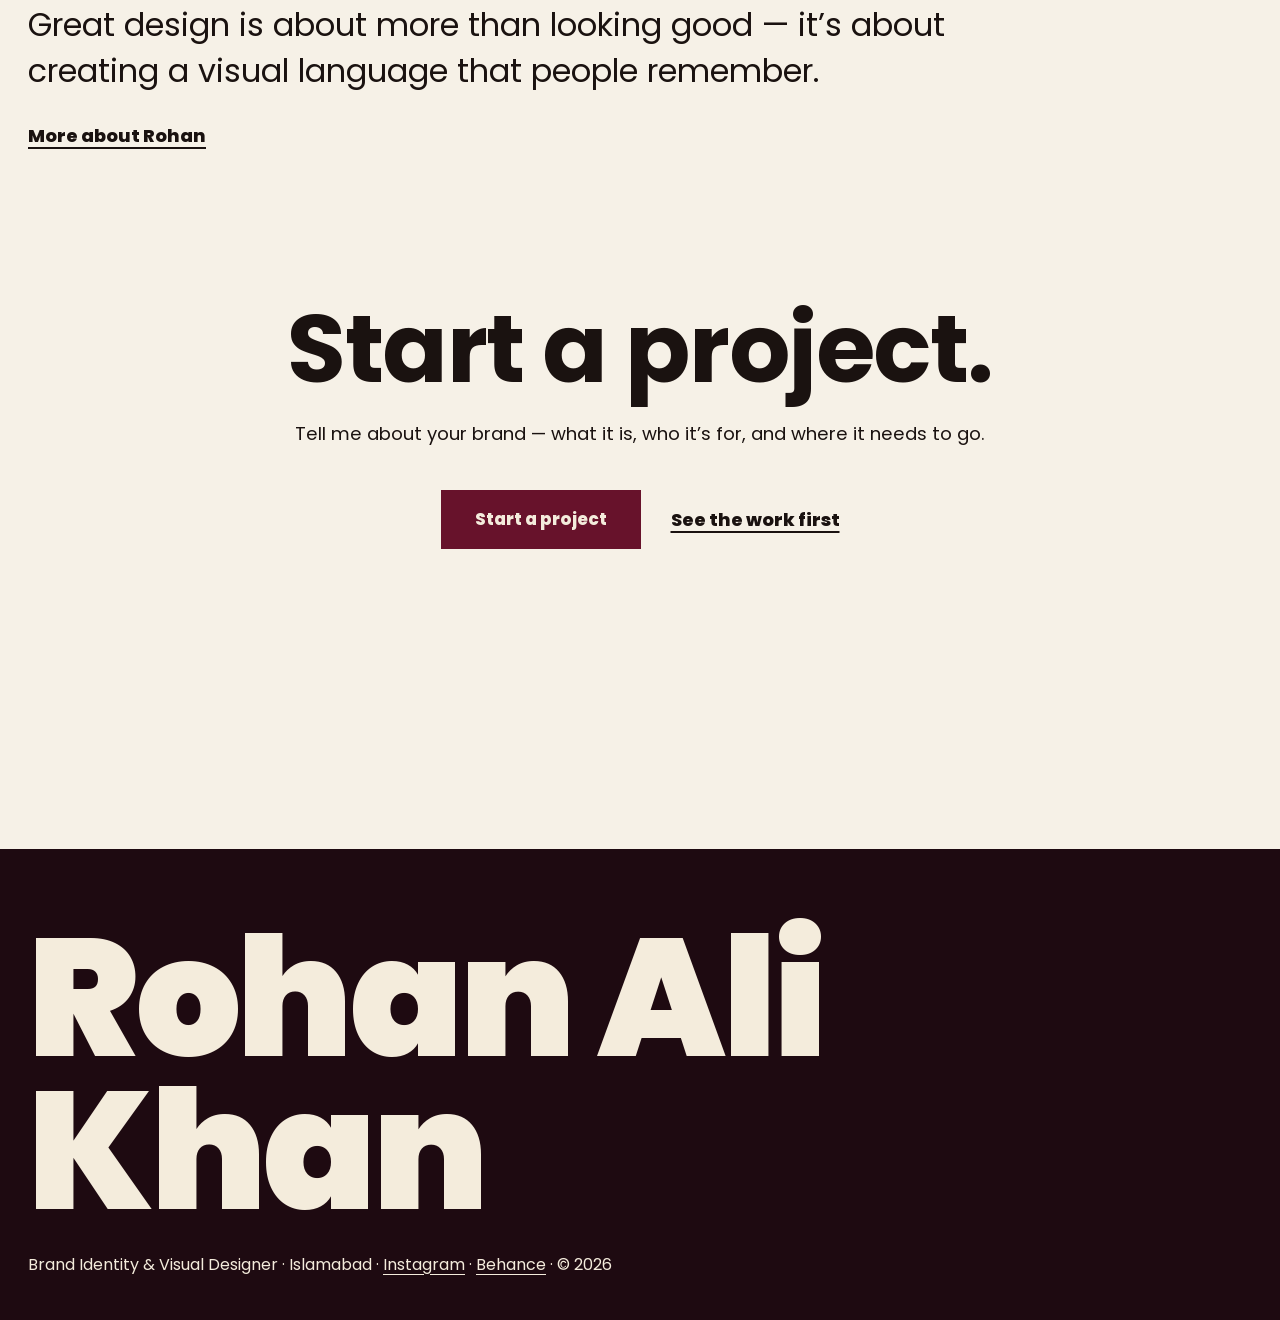
==== commit 00d685fb: "Add ODDPOP and AFTERFORM projects, list all 5 on Work, add See all projects button on home" ====
--- a/index.html
+++ b/index.html
@@ -6,7 +6,7 @@
 <title>Rohan Ali Khan — Brand Identity &amp; Visual Designer</title>
 <meta name="description" content="Rohan Ali Khan is a brand identity and visual designer in Islamabad. Brand identity, logo design, packaging and campaign visuals for brands people remember.">
 <meta property="og:title" content="Rohan Ali Khan — Brand Identity & Visual Designer">
-<meta property="og:description" content="Brand identities people remember. Selected work: MONTRA eyewear, Ember & Olive, Form / Fiction logofolio.">
+<meta property="og:description" content="Brand identities people remember. Work: MONTRA eyewear, Ember & Olive, Form / Fiction logofolio, ODDPOP, AFTERFORM.">
 <meta property="og:type" content="website">
 <script>document.documentElement.className += " js";</script>
 <link rel="preconnect" href="https://fonts.googleapis.com">
@@ -132,6 +132,8 @@
           <p class="go">View project</p>
         </div>
       </a>
+
+      <p class="reveal" style="margin-top:48px; text-align:center"><a class="btn" href="work.html">See all projects</a></p>
     </div>
   </section>
 
